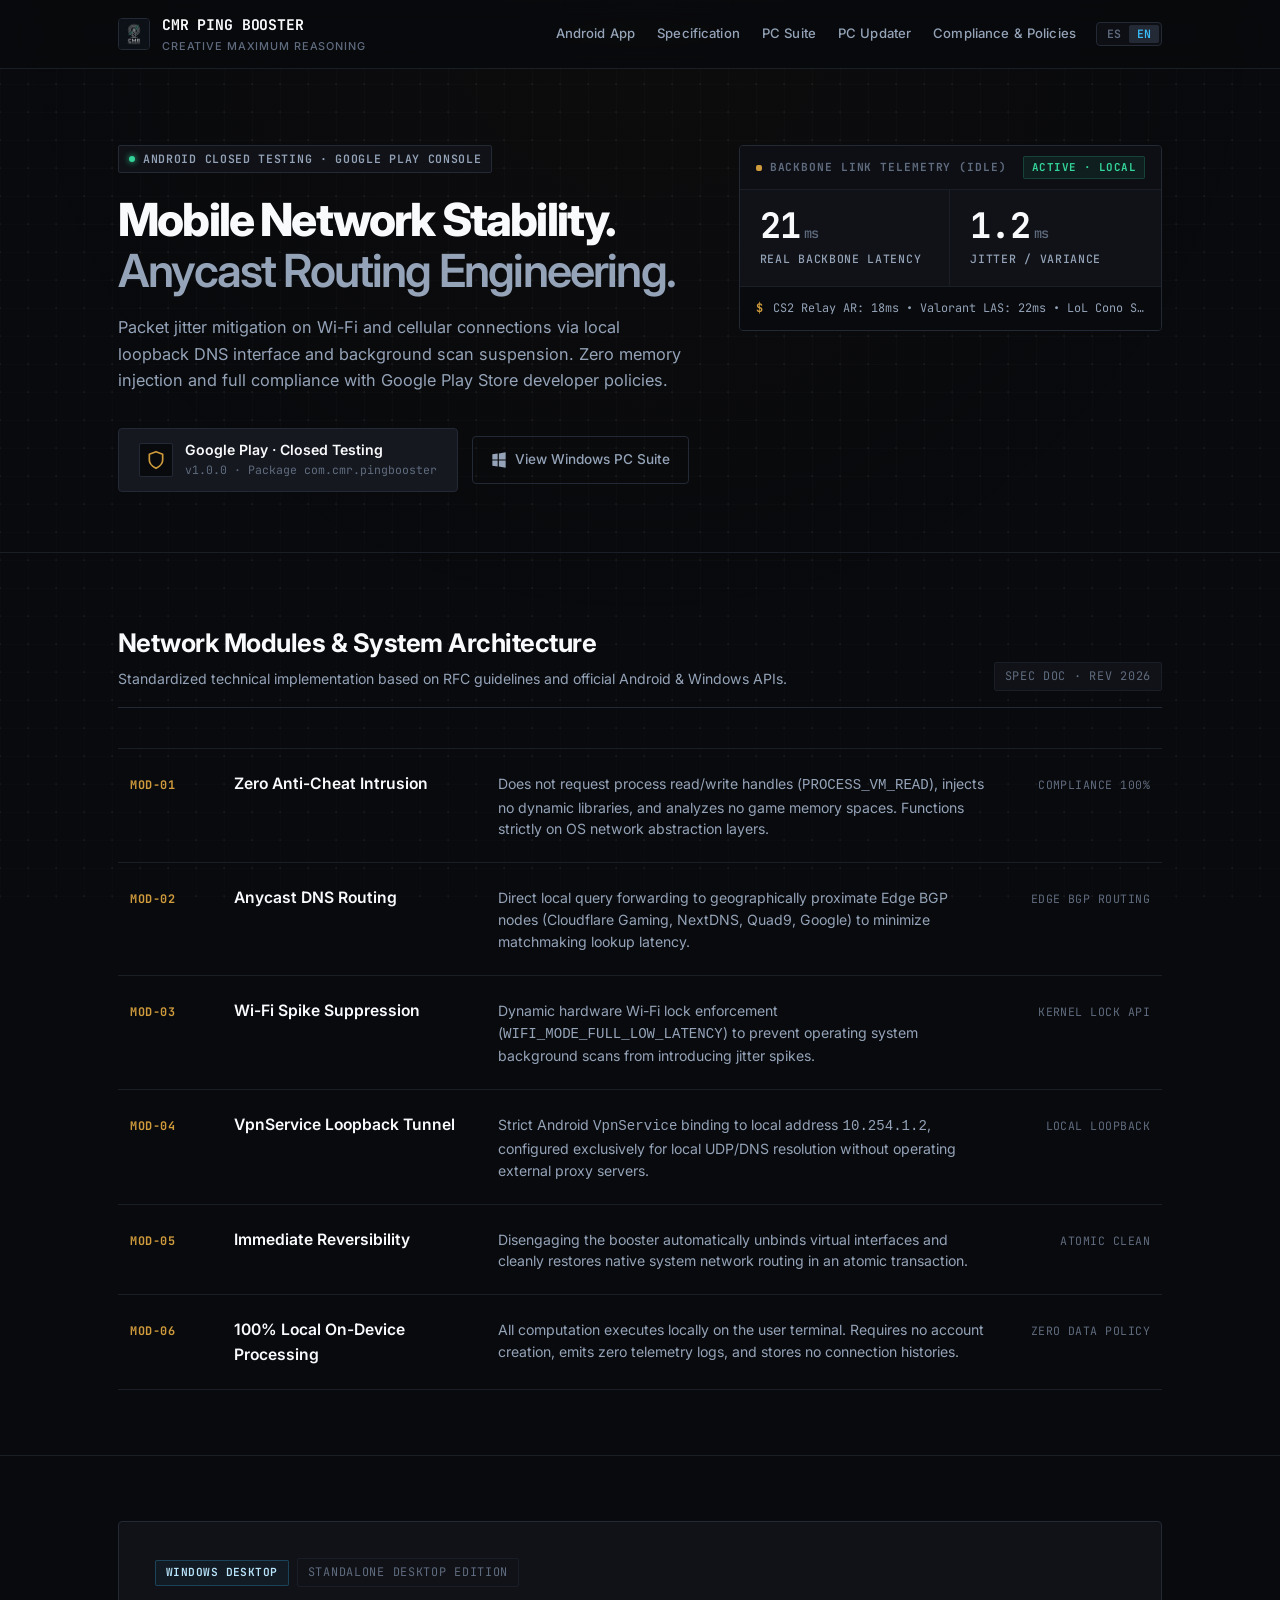
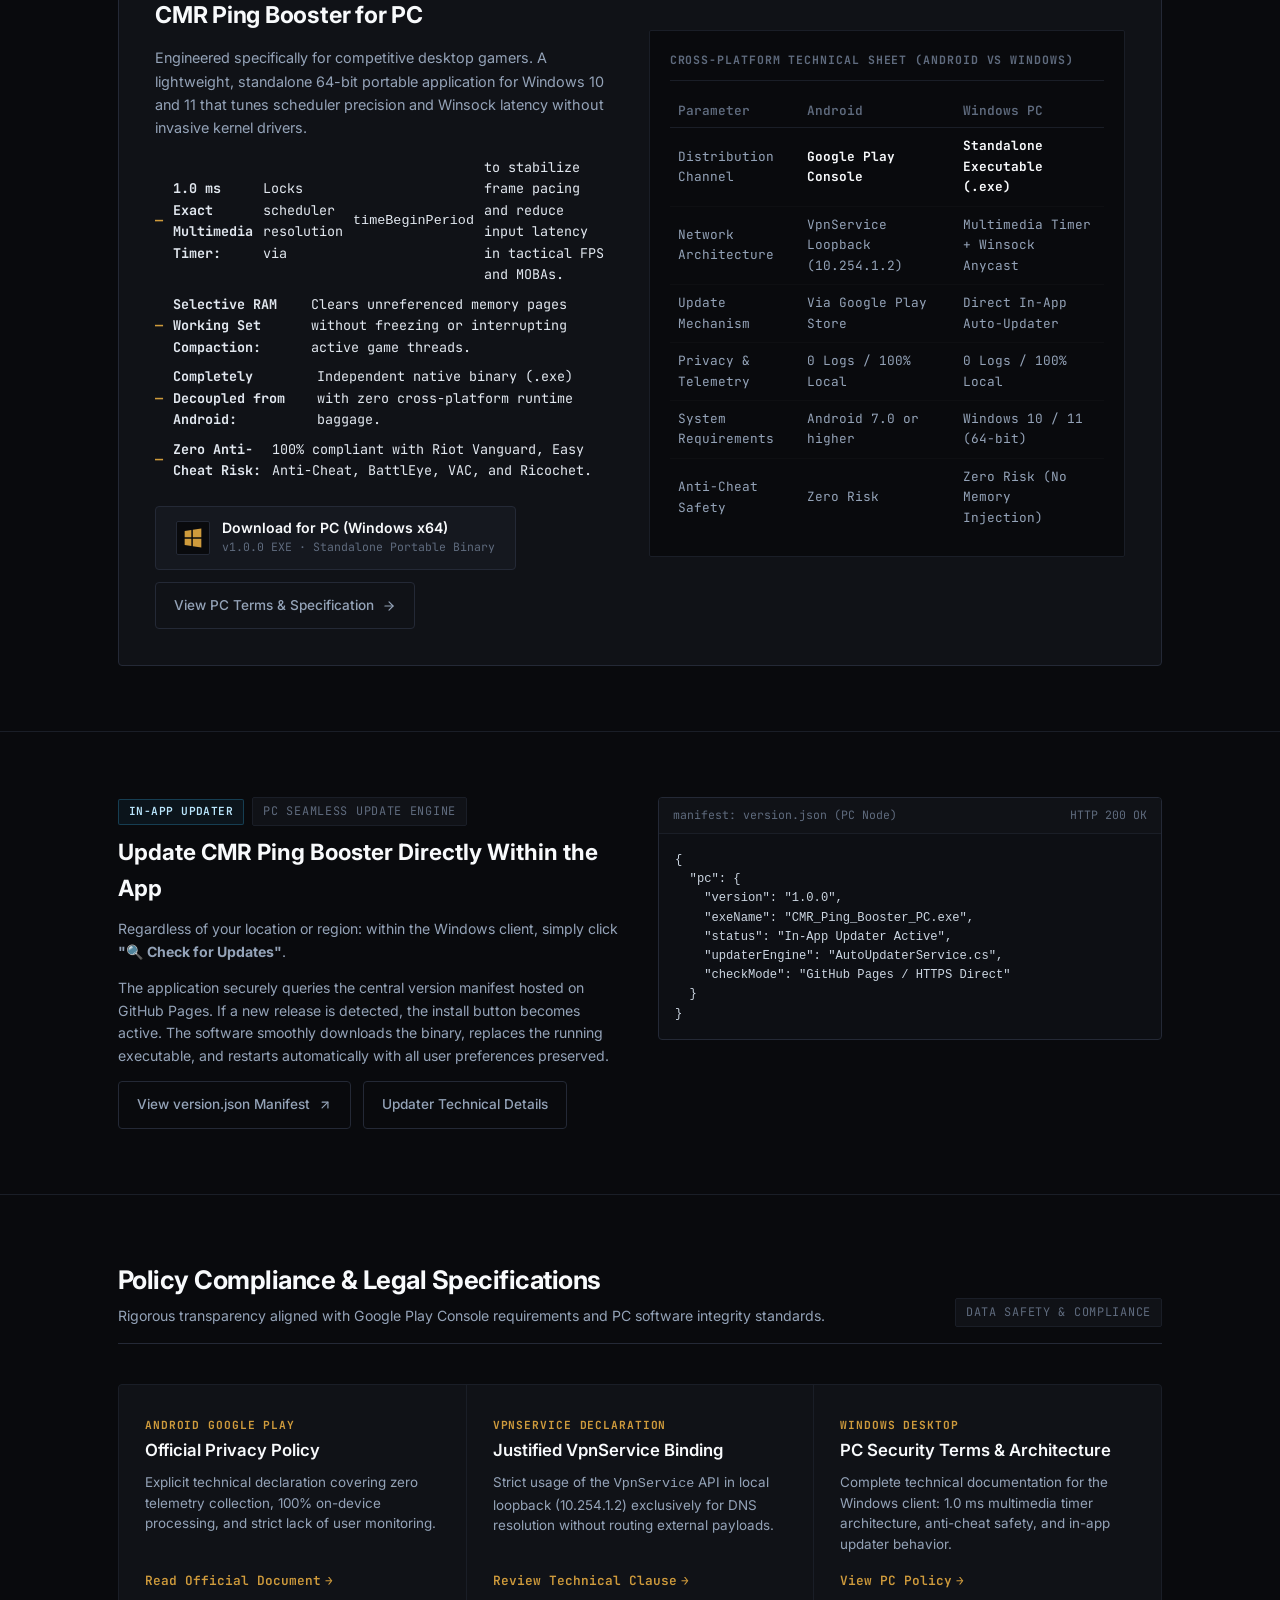
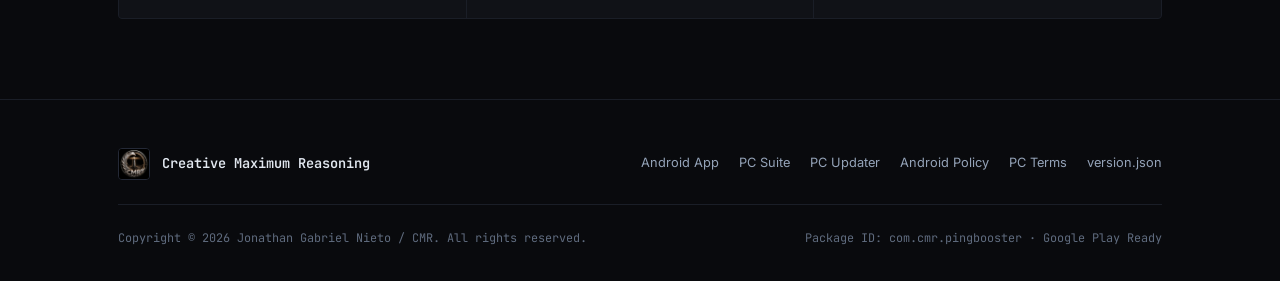
==== en/index.html @ 562e1747 "feat: optimizar landing, agregar soporte bilingue ES/EN, politica PC y actualizador in-app" ====
<!DOCTYPE html>
<html lang="en">
<head>
  <meta charset="UTF-8">
  <meta name="viewport" content="width=device-width, initial-scale=1.0">
  <title>CMR Ping Booster · Gaming Network Stability Suite (Android & PC)</title>
  
  <meta name="description" content="Official website for CMR Ping Booster. Network latency optimization, Anycast DNS routing, and jitter mitigation for mobile gaming and Windows PC. Google Play Store compliant.">
  <meta name="author" content="Jonathan Gabriel Nieto / CMR — Creative Maximum Reasoning">
  <meta name="creator" content="Jonathan Gabriel Nieto">
  <meta name="publisher" content="Creative Maximum Reasoning (CMR)">
  <meta name="copyright" content="Copyright © 2026 Jonathan Gabriel Nieto / CMR — Creative Maximum Reasoning. All rights reserved.">
  <meta name="application-name" content="CMR Ping Booster">
  <meta name="theme-color" content="#090a0d">
  
  <meta property="og:title" content="CMR Ping Booster · Official Gaming Network Suite">
  <meta property="og:description" content="Network and system stability optimization for Android and Windows. Matte technical interface, LATAM Anycast routing, and zero anti-cheat risk.">
  <meta property="og:type" content="website">
  <meta property="og:site_name" content="Creative Maximum Reasoning (CMR)">
  <meta property="og:image" content="../assets/cmr_brand.png">
  <meta property="article:author" content="Jonathan Gabriel Nieto">
  
  <link rel="icon" type="image/x-icon" href="../assets/favicon.ico">
  <link rel="apple-touch-icon" href="../assets/logo.png">
  
  <link rel="preconnect" href="https://fonts.googleapis.com">
  <link rel="preconnect" href="https://fonts.gstatic.com" crossorigin>
  <link href="https://fonts.googleapis.com/css2?family=Inter:wght@400;500;600;700;800&family=JetBrains+Mono:wght@400;500;600;700&display=swap" rel="stylesheet">
  
  <link rel="stylesheet" href="../styles.css">

  <script type="application/ld+json">
  {
    "@context": "https://schema.org",
    "@type": "SoftwareApplication",
    "name": "CMR Ping Booster",
    "operatingSystem": "Android, Windows 10, Windows 11",
    "applicationCategory": "UtilitiesApplication",
    "offers": {
      "@type": "Offer",
      "price": "0.00",
      "priceCurrency": "USD"
    },
    "author": {
      "@type": "Person",
      "name": "Jonathan Gabriel Nieto"
    },
    "publisher": {
      "@type": "Organization",
      "name": "Creative Maximum Reasoning (CMR)",
      "logo": "https://chinomr262.github.io/CMR-Ping-Booster/assets/cmr_brand.png"
    },
    "copyrightHolder": {
      "@type": "Person",
      "name": "Jonathan Gabriel Nieto"
    },
    "copyrightYear": 2026,
    "description": "Cross-platform network optimization, jitter mitigation, and Anycast DNS routing suite for Android and PC developed by Creative Maximum Reasoning."
  }
  </script>
</head>
<body>

  <header class="navbar">
    <div class="container nav-container">
      <a href="./index.html" class="brand">
        <img src="../assets/logo.png" alt="Official CMR Logo" class="brand-logo">
        <div class="brand-text">
          <h1>CMR Ping Booster</h1>
          <span>Creative Maximum Reasoning</span>
        </div>
      </a>
      <div class="nav-wrapper">
        <nav class="nav-links">
          <a href="#app-android" class="nav-link">Android App</a>
          <a href="#architecture" class="nav-link">Specification</a>
          <a href="#pc-suite" class="nav-link">PC Suite</a>
          <a href="#pc-updater" class="nav-link">PC Updater</a>
          <a href="#compliance" class="nav-link">Compliance & Policies</a>
        </nav>
        <div class="nav-actions">
          <div class="lang-switch" aria-label="Language selector">
            <a href="../index.html" class="lang-option">ES</a>
            <a href="./index.html" class="lang-option active">EN</a>
          </div>
        </div>
      </div>
    </div>
  </header>

  <main>
    <!-- HERO SECTION / ANDROID MOBILE -->
    <section class="hero" id="app-android">
      <div class="container">
        <div class="hero-editorial">
          
          <div class="hero-main-column">
            <div class="badge-live">
              <span class="status-indicator"></span>
              <span>Android Closed Testing · Google Play Console</span>
            </div>
            
            <h2 class="hero-title">
              Mobile Network Stability.<br>
              <span class="hero-title-sub">Anycast Routing Engineering.</span>
            </h2>
            
            <p class="hero-subtitle">
              Packet jitter mitigation on Wi-Fi and cellular connections via local loopback DNS interface and background scan suspension. Zero memory injection and full compliance with Google Play Store developer policies.
            </p>

            <div class="cta-group" id="downloads-android">
              <a href="./privacy.html" class="btn-download" id="btn-dl-android">
                <div class="btn-icon-wrapper">
                  <svg width="20" height="20" viewBox="0 0 24 24" fill="none" stroke="currentColor" stroke-width="2" stroke-linecap="round" stroke-linejoin="round">
                    <path d="M12 22s8-4 8-10V5l-8-3-8 3v7c0 6 8 10 8 10z" />
                  </svg>
                </div>
                <div class="btn-content">
                  <span class="btn-title">Google Play · Closed Testing</span>
                  <span class="btn-sub" id="android-version-badge">v1.0.0 · Package com.cmr.pingbooster</span>
                </div>
              </a>

              <a href="#pc-suite" class="btn-secondary-action">
                <svg width="16" height="16" viewBox="0 0 24 24" fill="currentColor">
                  <path d="M2 3.5l8-1.1v8.8H2V3.5zm9.8-1.4L22 0.5v10.7h-10.2V2.1zm-9.8 10.7h8v8.8l-8-1.1v-7.7zm9.8 0H22v10.7l-10.2-1.6V12.8z"/>
                </svg>
                <span>View Windows PC Suite</span>
              </a>
            </div>
          </div>

          <!-- TELEMETRY RACK HUD -->
          <div class="telemetry-rack">
            <div class="rack-header">
              <span class="rack-header-label">Backbone Link Telemetry (Idle)</span>
              <span class="rack-state-pill">ACTIVE · LOCAL</span>
            </div>

            <div class="rack-metrics-grid">
              <div class="rack-metric-cell">
                <div class="rack-metric-value">
                  <span id="live-ping-val">21</span><span class="rack-metric-unit">ms</span>
                </div>
                <div class="rack-metric-caption">Real Backbone Latency</div>
              </div>
              
              <div class="rack-metric-cell">
                <div class="rack-metric-value">
                  <span id="live-jitter-val">1.2</span><span class="rack-metric-unit">ms</span>
                </div>
                <div class="rack-metric-caption">Jitter / Variance</div>
              </div>
            </div>

            <div class="rack-terminal">
              <span class="terminal-prompt">$</span>
              <span class="terminal-stream" id="radar-live-text">CS2 Relay AR: 18ms   •   Valorant LAS: 22ms   •   LoL Cono Sur: 19ms   •   Fortnite BR: 28ms</span>
            </div>
          </div>

        </div>
      </div>
    </section>

    <!-- TECHNICAL SPECIFICATION -->
    <section class="spec-section" id="architecture">
      <div class="container">
        
        <div class="section-editorial-head">
          <div class="head-title-wrap">
            <h2>Network Modules & System Architecture</h2>
            <p>Standardized technical implementation based on RFC guidelines and official Android & Windows APIs.</p>
          </div>
          <span class="head-meta-code">SPEC DOC · REV 2026</span>
        </div>

        <div class="spec-rows-list">
          
          <div class="spec-row">
            <span class="spec-code">MOD-01</span>
            <div class="spec-name">Zero Anti-Cheat Intrusion</div>
            <div class="spec-desc">
              Does not request process read/write handles (<code>PROCESS_VM_READ</code>), injects no dynamic libraries, and analyzes no game memory spaces. Functions strictly on OS network abstraction layers.
            </div>
            <div class="spec-status">Compliance 100%</div>
          </div>

          <div class="spec-row">
            <span class="spec-code">MOD-02</span>
            <div class="spec-name">Anycast DNS Routing</div>
            <div class="spec-desc">
              Direct local query forwarding to geographically proximate Edge BGP nodes (Cloudflare Gaming, NextDNS, Quad9, Google) to minimize matchmaking lookup latency.
            </div>
            <div class="spec-status">Edge BGP Routing</div>
          </div>

          <div class="spec-row">
            <span class="spec-code">MOD-03</span>
            <div class="spec-name">Wi-Fi Spike Suppression</div>
            <div class="spec-desc">
              Dynamic hardware Wi-Fi lock enforcement (<code>WIFI_MODE_FULL_LOW_LATENCY</code>) to prevent operating system background scans from introducing jitter spikes.
            </div>
            <div class="spec-status">Kernel Lock API</div>
          </div>

          <div class="spec-row">
            <span class="spec-code">MOD-04</span>
            <div class="spec-name">VpnService Loopback Tunnel</div>
            <div class="spec-desc">
              Strict Android <code>VpnService</code> binding to local address <code>10.254.1.2</code>, configured exclusively for local UDP/DNS resolution without operating external proxy servers.
            </div>
            <div class="spec-status">Local Loopback</div>
          </div>

          <div class="spec-row">
            <span class="spec-code">MOD-05</span>
            <div class="spec-name">Immediate Reversibility</div>
            <div class="spec-desc">
              Disengaging the booster automatically unbinds virtual interfaces and cleanly restores native system network routing in an atomic transaction.
            </div>
            <div class="spec-status">Atomic Clean</div>
          </div>

          <div class="spec-row">
            <span class="spec-code">MOD-06</span>
            <div class="spec-name">100% Local On-Device Processing</div>
            <div class="spec-desc">
              All computation executes locally on the user terminal. Requires no account creation, emits zero telemetry logs, and stores no connection histories.
            </div>
            <div class="spec-status">Zero Data Policy</div>
          </div>

        </div>

      </div>
    </section>

    <!-- DEDICATED PC SUITE (WINDOWS) -->
    <section class="desktop-suite-section" id="pc-suite">
      <div class="container">
        
        <div class="desktop-console-layout">
          <div class="desktop-info-col">
            <div style="display: flex; align-items: center; gap: 8px; margin-bottom: 6px;">
              <span class="badge-pill-status pc">WINDOWS DESKTOP</span>
              <span class="head-meta-code">STANDALONE DESKTOP EDITION</span>
            </div>
            <h3>CMR Ping Booster for PC</h3>
            <p>
              Engineered specifically for competitive desktop gamers. A lightweight, standalone 64-bit portable application for Windows 10 and 11 that tunes scheduler precision and Winsock latency without invasive kernel drivers.
            </p>
            
            <ul class="desktop-features-check">
              <li><strong>1.0 ms Exact Multimedia Timer:</strong> Locks scheduler resolution via <code>timeBeginPeriod</code> to stabilize frame pacing and reduce input latency in tactical FPS and MOBAs.</li>
              <li><strong>Selective RAM Working Set Compaction:</strong> Clears unreferenced memory pages without freezing or interrupting active game threads.</li>
              <li><strong>Completely Decoupled from Android:</strong> Independent native binary (.exe) with zero cross-platform runtime baggage.</li>
              <li><strong>Zero Anti-Cheat Risk:</strong> 100% compliant with Riot Vanguard, Easy Anti-Cheat, BattlEye, VAC, and Ricochet.</li>
            </ul>

            <div style="display: flex; flex-wrap: wrap; gap: 12px; margin-top: 20px;">
              <a href="../CMR_Ping_Booster_PC.exe" download class="btn-download" id="btn-dl-pc">
                <div class="btn-icon-wrapper">
                  <svg width="20" height="20" viewBox="0 0 24 24" fill="currentColor">
                    <path d="M2 3.5l8-1.1v8.8H2V3.5zm9.8-1.4L22 0.5v10.7h-10.2V2.1zm-9.8 10.7h8v8.8l-8-1.1v-7.7zm9.8 0H22v10.7l-10.2-1.6V12.8z"/>
                  </svg>
                </div>
                <div class="btn-content">
                  <span class="btn-title">Download for PC (Windows x64)</span>
                  <span class="btn-sub" id="pc-version-badge">v1.0.0 EXE · Standalone Portable Binary</span>
                </div>
              </a>

              <a href="./pc-privacy.html" class="btn-secondary-action">
                <span>View PC Terms & Specification</span>
                <svg width="14" height="14" viewBox="0 0 24 24" fill="none" stroke="currentColor" stroke-width="2" stroke-linecap="round" stroke-linejoin="round">
                  <line x1="5" y1="12" x2="19" y2="12"></line>
                  <polyline points="12 5 19 12 12 19"></polyline>
                </svg>
              </a>
            </div>
          </div>

          <div class="arch-compare-box">
            <div class="arch-compare-title">Cross-Platform Technical Sheet (Android vs Windows)</div>
            <table class="arch-table">
              <thead>
                <tr>
                  <th>Parameter</th>
                  <th>Android</th>
                  <th>Windows PC</th>
                </tr>
              </thead>
              <tbody>
                <tr>
                  <td>Distribution Channel</td>
                  <td><strong>Google Play Console</strong></td>
                  <td><strong>Standalone Executable (.exe)</strong></td>
                </tr>
                <tr>
                  <td>Network Architecture</td>
                  <td>VpnService Loopback (10.254.1.2)</td>
                  <td>Multimedia Timer + Winsock Anycast</td>
                </tr>
                <tr>
                  <td>Update Mechanism</td>
                  <td>Via Google Play Store</td>
                  <td>Direct In-App Auto-Updater</td>
                </tr>
                <tr>
                  <td>Privacy & Telemetry</td>
                  <td>0 Logs / 100% Local</td>
                  <td>0 Logs / 100% Local</td>
                </tr>
                <tr>
                  <td>System Requirements</td>
                  <td>Android 7.0 or higher</td>
                  <td>Windows 10 / 11 (64-bit)</td>
                </tr>
                <tr>
                  <td>Anti-Cheat Safety</td>
                  <td>Zero Risk</td>
                  <td>Zero Risk (No Memory Injection)</td>
                </tr>
              </tbody>
            </table>
          </div>
        </div>

      </div>
    </section>

    <!-- PC IN-APP AUTO-UPDATER SECTION -->
    <section class="updater-section" id="pc-updater">
      <div class="container">
        <div class="updater-layout">
          
          <div class="updater-details">
            <div style="display: flex; align-items: center; gap: 8px; margin-bottom: 6px;">
              <span class="badge-pill-status pc">IN-APP UPDATER</span>
              <span class="head-meta-code">PC SEAMLESS UPDATE ENGINE</span>
            </div>
            <h3>Update CMR Ping Booster Directly Within the App</h3>
            <p>
              Regardless of your location or region: within the Windows client, simply click <strong>"🔍 Check for Updates"</strong>.
            </p>
            <p>
              The application securely queries the central version manifest hosted on GitHub Pages. If a new release is detected, the install button becomes active. The software smoothly downloads the binary, replaces the running executable, and restarts automatically with all user preferences preserved.
            </p>
            <div style="margin-top: 14px; display: flex; gap: 12px; align-items: center;">
              <a href="../version.json" target="_blank" class="btn-secondary-action">
                <span>View version.json Manifest</span>
                <svg width="14" height="14" viewBox="0 0 24 24" fill="none" stroke="currentColor" stroke-width="2" stroke-linecap="round" stroke-linejoin="round">
                  <line x1="7" y1="17" x2="17" y2="7"></line>
                  <polyline points="7 7 17 7 17 17"></polyline>
                </svg>
              </a>
              <a href="./pc-privacy.html#in-app-updater" class="btn-secondary-action">
                <span>Updater Technical Details</span>
              </a>
            </div>
          </div>

          <div class="json-console">
            <div class="json-console-header">
              <span>manifest: version.json (PC Node)</span>
              <span>HTTP 200 OK</span>
            </div>
            <pre><code>{
  "pc": {
    "version": "1.0.0",
    "exeName": "CMR_Ping_Booster_PC.exe",
    "status": "In-App Updater Active",
    "updaterEngine": "AutoUpdaterService.cs",
    "checkMode": "GitHub Pages / HTTPS Direct"
  }
}</code></pre>
          </div>

        </div>
      </div>
    </section>

    <!-- COMPLIANCE & LEGAL AUDIT -->
    <section class="legal-audit-section" id="compliance">
      <div class="container">
        
        <div class="section-editorial-head">
          <div class="head-title-wrap">
            <h2>Policy Compliance & Legal Specifications</h2>
            <p>Rigorous transparency aligned with Google Play Console requirements and PC software integrity standards.</p>
          </div>
          <span class="head-meta-code">DATA SAFETY & COMPLIANCE</span>
        </div>

        <div class="audit-grid">
          
          <div class="audit-cell">
            <div>
              <span class="audit-cell-tag">ANDROID GOOGLE PLAY</span>
              <h3>Official Privacy Policy</h3>
              <p>
                Explicit technical declaration covering zero telemetry collection, 100% on-device processing, and strict lack of user monitoring.
              </p>
            </div>
            <a href="./privacy.html" class="audit-cell-link">
              <span>Read Official Document</span>
              <span>→</span>
            </a>
          </div>

          <div class="audit-cell">
            <div>
              <span class="audit-cell-tag">VPNSERVICE DECLARATION</span>
              <h3>Justified VpnService Binding</h3>
              <p>
                Strict usage of the <code>VpnService</code> API in local loopback (10.254.1.2) exclusively for DNS resolution without routing external payloads.
              </p>
            </div>
            <a href="./privacy.html#vpnservice" class="audit-cell-link">
              <span>Review Technical Clause</span>
              <span>→</span>
            </a>
          </div>

          <div class="audit-cell">
            <div>
              <span class="audit-cell-tag">WINDOWS DESKTOP</span>
              <h3>PC Security Terms & Architecture</h3>
              <p>
                Complete technical documentation for the Windows client: 1.0 ms multimedia timer architecture, anti-cheat safety, and in-app updater behavior.
              </p>
            </div>
            <a href="./pc-privacy.html" class="audit-cell-link">
              <span>View PC Policy</span>
              <span>→</span>
            </a>
          </div>

        </div>

      </div>
    </section>
  </main>

  <footer class="footer">
    <div class="container">
      <div class="footer-top-row">
        <div class="footer-identity">
          <img src="../assets/cmr_brand.png?v=2026" alt="Official CMR Logo" class="footer-logo-img">
          <span class="footer-brand-name">Creative Maximum Reasoning</span>
        </div>
        
        <div class="footer-links-row">
          <a href="./index.html#app-android" class="footer-link">Android App</a>
          <a href="./index.html#pc-suite" class="footer-link">PC Suite</a>
          <a href="./index.html#pc-updater" class="footer-link">PC Updater</a>
          <a href="./privacy.html" class="footer-link">Android Policy</a>
          <a href="./pc-privacy.html" class="footer-link">PC Terms</a>
          <a href="../version.json" class="footer-link">version.json</a>
        </div>
      </div>

      <div class="footer-bottom-row">
        <span>Copyright © 2026 Jonathan Gabriel Nieto / CMR. All rights reserved.</span>
        <span>Package ID: com.cmr.pingbooster · Google Play Ready</span>
      </div>
    </div>
  </footer>

  <script src="../app.js"></script>
</body>
</html>
---- styles.css ----
/* ==========================================================================
   CMR PING BOOSTER — SISTEMA DE DISEÑO MATE INDUSTRIAL & EDITORIAL TÉCNICO
   Diseñado con criterio de ingeniería real: sin tarjetas de IA repetitivas,
   sin gradientes neón genéricos, con fondo sólido texturizado y alta legibilidad.
   ========================================================================== */

:root {
  /* Fondo Sólido Grafito & Carbón Mate */
  --bg-canvas: #090a0d;
  --bg-panel: #101217;
  --bg-panel-elevated: #15181f;
  --bg-panel-subtle: #0d0f14;
  --bg-input: #08090c;

  /* Bordes de Corte Técnico y Separadores Milimétricos */
  --border-dim: #1a1e27;
  --border-subtle: #242936;
  --border-mid: #323a4b;
  --border-strong: #454f64;

  /* Acentos Mate Calibrados (Bronce Industrial, Verde Telemetría, Titanio) */
  --accent-gold: #cf9b3c;
  --accent-gold-subtle: rgba(207, 155, 60, 0.08);
  --accent-gold-border: rgba(207, 155, 60, 0.25);
  --accent-green: #34d399;
  --accent-green-subtle: rgba(52, 211, 153, 0.08);
  --accent-cyan: #38bdf8;
  --accent-cyan-subtle: rgba(56, 189, 248, 0.08);

  /* Tipografía y Escala de Contraste Mate */
  --text-pure: #f8fafc;
  --text-primary: #e2e8f0;
  --text-secondary: #94a3b8;
  --text-muted: #5f6b7e;
  --text-code: #cbd5e1;

  --font-main: 'Inter', -apple-system, BlinkMacSystemFont, 'Segoe UI', Roboto, sans-serif;
  --font-mono: 'JetBrains Mono', 'Consolas', monospace;

  --radius-xs: 2px;
  --radius-sm: 4px;
  --radius-md: 6px;
  --radius-lg: 8px;

  --ease-fast: 0.15s cubic-bezier(0.2, 0, 0, 1);
  --ease-smooth: 0.25s cubic-bezier(0.16, 1, 0.3, 1);
}

*, *::before, *::after {
  box-sizing: border-box;
  margin: 0;
  padding: 0;
}

html {
  scroll-behavior: smooth;
  color-scheme: dark;
}

body {
  background-color: var(--bg-canvas);
  color: var(--text-primary);
  font-family: var(--font-main);
  line-height: 1.6;
  -webkit-font-smoothing: antialiased;
  -moz-osx-font-smoothing: grayscale;
  overflow-x: hidden;
  position: relative;
  min-height: 100vh;
}

/* ================= TEXTURA DE FONDO SÓLIDO TÉCNICO =================
   Trama de micromalla táctil mate (puntos y retícula de ingeniería de 28px)
   que aporta profundidad física tangible sin gradientes brillantes de IA. */
body::before {
  content: "";
  position: fixed;
  top: 0;
  left: 0;
  width: 100vw;
  height: 100vh;
  background-image: 
    radial-gradient(circle at 50% 0%, rgba(207, 155, 60, 0.025) 0%, transparent 60%),
    linear-gradient(to right, rgba(255, 255, 255, 0.012) 1px, transparent 1px),
    linear-gradient(to bottom, rgba(255, 255, 255, 0.012) 1px, transparent 1px),
    radial-gradient(rgba(255, 255, 255, 0.04) 1px, transparent 1px);
  background-size: 100% 100%, 28px 28px, 28px 28px, 28px 28px;
  background-position: center top, 0 0, 0 0, 14px 14px;
  pointer-events: none;
  z-index: -1;
}

/* Contenedor central con guías de alineación */
.container {
  width: 100%;
  max-width: 1100px;
  margin: 0 auto;
  padding: 0 28px;
}

/* ================= HEADER / NAVBAR TÉCNICO ================= */
.navbar {
  position: sticky;
  top: 0;
  z-index: 100;
  background: rgba(9, 10, 13, 0.92);
  backdrop-filter: blur(12px);
  -webkit-backdrop-filter: blur(12px);
  border-bottom: 1px solid var(--border-dim);
  padding: 13px 0;
}

.nav-container {
  display: flex;
  align-items: center;
  justify-content: space-between;
  gap: 16px;
}

.nav-wrapper {
  display: flex;
  align-items: center;
  gap: 20px;
}

.brand {
  display: flex;
  align-items: center;
  gap: 12px;
  text-decoration: none;
  color: inherit;
}

.brand-logo {
  width: 32px;
  height: 32px;
  border-radius: var(--radius-sm);
  border: 1px solid var(--border-subtle);
  display: block;
}

.brand-text h1 {
  font-size: 0.92rem;
  font-weight: 700;
  letter-spacing: -0.01em;
  color: var(--text-pure);
  text-transform: uppercase;
  font-family: var(--font-mono);
}

.brand-text span {
  font-size: 0.68rem;
  color: var(--text-muted);
  text-transform: uppercase;
  letter-spacing: 0.08em;
  font-weight: 500;
  display: block;
  margin-top: 1px;
}

.nav-links {
  display: flex;
  align-items: center;
  gap: 22px;
}

.nav-link {
  color: var(--text-secondary);
  text-decoration: none;
  font-size: 0.82rem;
  font-weight: 500;
  letter-spacing: 0.01em;
  transition: color var(--ease-fast);
}

.nav-link:hover {
  color: var(--text-pure);
}

.btn-nav {
  padding: 6px 14px;
  background: var(--bg-panel-elevated);
  border: 1px solid var(--border-subtle);
  color: var(--text-primary);
  font-size: 0.80rem;
  font-weight: 600;
  border-radius: var(--radius-xs);
  text-decoration: none;
  transition: all var(--ease-fast);
  font-family: var(--font-mono);
  letter-spacing: 0.02em;
}

.btn-nav:hover {
  background: var(--border-dim);
  border-color: var(--border-mid);
  color: var(--text-pure);
}

/* Selector de Idioma (ES / EN) */
.nav-actions {
  display: flex;
  align-items: center;
  gap: 12px;
}

.lang-switch {
  display: inline-flex;
  align-items: center;
  background: var(--bg-panel-subtle);
  border: 1px solid var(--border-subtle);
  border-radius: var(--radius-sm);
  padding: 2px;
  font-family: var(--font-mono);
  font-size: 0.72rem;
  font-weight: 600;
}

.lang-option {
  padding: 3px 8px;
  color: var(--text-muted);
  text-decoration: none;
  border-radius: 2px;
  transition: all var(--ease-fast);
  line-height: 1;
}

.lang-option:hover {
  color: var(--text-primary);
}

.lang-option.active {
  background: var(--border-subtle);
  color: var(--accent-cyan);
}

.badge-pill-status {
  display: inline-flex;
  align-items: center;
  gap: 6px;
  padding: 3px 10px;
  font-family: var(--font-mono);
  font-size: 0.70rem;
  font-weight: 600;
  letter-spacing: 0.04em;
  border-radius: var(--radius-xs);
  border: 1px solid var(--border-subtle);
  background: var(--bg-panel-subtle);
  color: var(--text-secondary);
}

.badge-pill-status.android {
  border-color: rgba(52, 211, 153, 0.25);
  color: #a7f3d0;
  background: rgba(16, 185, 129, 0.06);
}

.badge-pill-status.pc {
  border-color: rgba(56, 189, 248, 0.25);
  color: #bae6fd;
  background: rgba(56, 189, 248, 0.06);
}

/* ================= HERO POSTER & PRESENTACIÓN ================= */
.hero {
  padding: 76px 0 60px;
  position: relative;
  border-bottom: 1px solid var(--border-dim);
}

.hero-editorial {
  display: grid;
  grid-template-columns: 1.15fr 0.85fr;
  gap: 48px;
  align-items: start;
}

.hero-main-column {
  display: flex;
  flex-direction: column;
}

.badge-live {
  display: inline-flex;
  align-items: center;
  gap: 8px;
  align-self: flex-start;
  background: var(--bg-panel);
  border: 1px solid var(--border-subtle);
  padding: 4px 10px;
  border-radius: var(--radius-xs);
  font-size: 0.72rem;
  font-weight: 600;
  color: var(--text-secondary);
  text-transform: uppercase;
  letter-spacing: 0.06em;
  font-family: var(--font-mono);
  margin-bottom: 22px;
}

.status-indicator {
  width: 6px;
  height: 6px;
  background: var(--accent-green);
  border-radius: 50%;
  box-shadow: 0 0 6px var(--accent-green);
}

.hero-title {
  font-size: 2.85rem;
  font-weight: 800;
  letter-spacing: -0.04em;
  line-height: 1.1;
  margin-bottom: 18px;
  color: var(--text-pure);
}

.hero-title-sub {
  color: var(--text-secondary);
  font-weight: 600;
}

.hero-subtitle {
  font-size: 1.02rem;
  color: var(--text-secondary);
  line-height: 1.65;
  margin-bottom: 34px;
  max-width: 580px;
}

/* ================= BOTONES MECANIZADOS SÓLIDOS ================= */
.cta-group {
  display: flex;
  gap: 14px;
  flex-wrap: wrap;
  align-items: center;
}

.btn-download {
  display: inline-flex;
  align-items: center;
  gap: 12px;
  padding: 12px 20px;
  background: var(--bg-panel-elevated);
  border: 1px solid var(--border-subtle);
  border-radius: var(--radius-sm);
  text-decoration: none;
  color: var(--text-pure);
  transition: all var(--ease-fast);
  text-align: left;
}

.btn-download:hover {
  background: var(--border-subtle);
  border-color: var(--border-mid);
  transform: translateY(-1px);
}

.btn-download:active {
  transform: translateY(0);
}

.btn-icon-wrapper {
  width: 34px;
  height: 34px;
  background: var(--bg-canvas);
  border: 1px solid var(--border-subtle);
  border-radius: var(--radius-xs);
  display: flex;
  align-items: center;
  justify-content: center;
  color: var(--accent-gold);
  flex-shrink: 0;
}

.btn-content {
  display: flex;
  flex-direction: column;
}

.btn-title {
  font-size: 0.88rem;
  font-weight: 600;
  color: var(--text-pure);
  line-height: 1.25;
}

.btn-sub {
  font-size: 0.72rem;
  color: var(--text-muted);
  font-family: var(--font-mono);
  margin-top: 2px;
}

/* Botón secundario sobrio */
.btn-secondary-action {
  display: inline-flex;
  align-items: center;
  gap: 8px;
  padding: 12px 18px;
  background: transparent;
  border: 1px solid var(--border-subtle);
  border-radius: var(--radius-sm);
  color: var(--text-secondary);
  font-size: 0.85rem;
  font-weight: 500;
  text-decoration: none;
  transition: all var(--ease-fast);
}

.btn-secondary-action:hover {
  color: var(--text-pure);
  border-color: var(--border-mid);
  background: var(--bg-panel);
}

/* ================= RACK DE INSTRUMENTACIÓN & TELEMETRÍA =================
   Diseño de ingeniería sobrio (tipo consola de rack de red) */
.telemetry-rack {
  background: var(--bg-panel);
  border: 1px solid var(--border-subtle);
  border-radius: var(--radius-sm);
  overflow: hidden;
}

.rack-header {
  display: flex;
  justify-content: space-between;
  align-items: center;
  padding: 10px 16px;
  background: var(--bg-panel-subtle);
  border-bottom: 1px solid var(--border-dim);
}

.rack-header-label {
  font-size: 0.70rem;
  font-weight: 700;
  text-transform: uppercase;
  letter-spacing: 0.08em;
  color: var(--text-muted);
  font-family: var(--font-mono);
  display: flex;
  align-items: center;
  gap: 8px;
}

.rack-header-label::before {
  content: "";
  display: inline-block;
  width: 6px;
  height: 6px;
  background: var(--accent-gold);
  border-radius: var(--radius-xs);
}

.rack-state-pill {
  font-size: 0.68rem;
  font-weight: 700;
  font-family: var(--font-mono);
  color: var(--accent-green);
  background: var(--accent-green-subtle);
  padding: 2px 8px;
  border: 1px solid rgba(52, 211, 153, 0.2);
  border-radius: var(--radius-xs);
  letter-spacing: 0.04em;
}

.rack-metrics-grid {
  display: grid;
  grid-template-columns: 1fr 1fr;
  border-bottom: 1px solid var(--border-dim);
}

.rack-metric-cell {
  padding: 18px 20px;
  border-right: 1px solid var(--border-dim);
}

.rack-metric-cell:last-child {
  border-right: none;
}

.rack-metric-value {
  font-family: var(--font-mono);
  font-size: 2.2rem;
  font-weight: 700;
  line-height: 1;
  color: var(--text-pure);
  letter-spacing: -0.03em;
  display: flex;
  align-items: baseline;
  gap: 4px;
}

.rack-metric-unit {
  font-size: 0.85rem;
  font-weight: 500;
  color: var(--text-muted);
}

.rack-metric-caption {
  font-size: 0.72rem;
  color: var(--text-secondary);
  font-weight: 500;
  text-transform: uppercase;
  letter-spacing: 0.06em;
  margin-top: 6px;
  font-family: var(--font-mono);
}

/* Terminal de servidores en vivo */
.rack-terminal {
  padding: 12px 16px;
  background: var(--bg-canvas);
  font-family: var(--font-mono);
  font-size: 0.74rem;
  color: var(--text-secondary);
  display: flex;
  align-items: center;
  gap: 10px;
  overflow: hidden;
}

.terminal-prompt {
  color: var(--accent-gold);
  font-weight: 700;
  flex-shrink: 0;
}

.terminal-stream {
  overflow: hidden;
  white-space: nowrap;
  text-overflow: ellipsis;
  color: var(--text-secondary);
}

/* ================= ESPECIFICACIÓN DE INGENIERÍA (CARDLESS SPEC SHEET) =================
   En lugar de tarjetas de IA repetidas, usamos una división de especificación técnica
   limpia con numeración de arquitectura, metadatos y rigor analítico. */
.spec-section {
  padding: 70px 0 65px;
  border-bottom: 1px solid var(--border-dim);
}

.section-editorial-head {
  display: flex;
  justify-content: space-between;
  align-items: flex-end;
  margin-bottom: 40px;
  padding-bottom: 16px;
  border-bottom: 1px solid var(--border-subtle);
  flex-wrap: wrap;
  gap: 16px;
}

.head-title-wrap h2 {
  font-size: 1.6rem;
  font-weight: 700;
  letter-spacing: -0.02em;
  color: var(--text-pure);
}

.head-title-wrap p {
  color: var(--text-secondary);
  font-size: 0.88rem;
  margin-top: 4px;
}

.head-meta-code {
  font-family: var(--font-mono);
  font-size: 0.74rem;
  color: var(--text-muted);
  text-transform: uppercase;
  letter-spacing: 0.06em;
  background: var(--bg-panel);
  border: 1px solid var(--border-dim);
  padding: 4px 10px;
  border-radius: var(--radius-xs);
}

/* Lista dividida de especificaciones técnicas (Anti-Cards) */
.spec-rows-list {
  display: flex;
  flex-direction: column;
}

.spec-row {
  display: grid;
  grid-template-columns: 80px 240px 1fr 140px;
  gap: 24px;
  padding: 22px 12px;
  border-bottom: 1px solid var(--border-dim);
  align-items: baseline;
  transition: background-color var(--ease-fast);
}

.spec-row:first-child {
  border-top: 1px solid var(--border-dim);
}

.spec-row:hover {
  background: rgba(255, 255, 255, 0.015);
}

.spec-code {
  font-family: var(--font-mono);
  font-size: 0.74rem;
  font-weight: 700;
  color: var(--accent-gold);
  letter-spacing: 0.05em;
}

.spec-name {
  font-size: 0.98rem;
  font-weight: 600;
  color: var(--text-pure);
}

.spec-desc {
  font-size: 0.88rem;
  color: var(--text-secondary);
  line-height: 1.55;
}

.spec-status {
  font-family: var(--font-mono);
  font-size: 0.72rem;
  color: var(--text-muted);
  text-align: right;
  text-transform: uppercase;
  letter-spacing: 0.04em;
}

/* ================= SECCIÓN PC / COMPLEMENTO DE ESCRITORIO ================= */
.desktop-suite-section {
  padding: 65px 0;
  border-bottom: 1px solid var(--border-dim);
}

.desktop-console-layout {
  display: grid;
  grid-template-columns: 1fr 1.05fr;
  gap: 40px;
  align-items: center;
  background: var(--bg-panel);
  border: 1px solid var(--border-subtle);
  border-radius: var(--radius-sm);
  padding: 36px;
}

.desktop-info-col h3 {
  font-size: 1.45rem;
  font-weight: 700;
  color: var(--text-pure);
  margin-top: 10px;
  margin-bottom: 12px;
  letter-spacing: -0.01em;
}

.desktop-info-col p {
  font-size: 0.90rem;
  color: var(--text-secondary);
  line-height: 1.6;
  margin-bottom: 14px;
}

.desktop-features-check {
  list-style: none;
  display: flex;
  flex-direction: column;
  gap: 8px;
  margin: 18px 0 24px;
}

.desktop-features-check li {
  display: flex;
  align-items: center;
  gap: 10px;
  font-size: 0.84rem;
  color: var(--text-primary);
  font-family: var(--font-mono);
}

.desktop-features-check li::before {
  content: "—";
  color: var(--accent-gold);
  font-weight: 700;
}

/* Bloque comparativo de arquitectura */
.arch-compare-box {
  background: var(--bg-canvas);
  border: 1px solid var(--border-dim);
  border-radius: var(--radius-xs);
  padding: 20px;
}

.arch-compare-title {
  font-family: var(--font-mono);
  font-size: 0.72rem;
  font-weight: 700;
  text-transform: uppercase;
  color: var(--text-muted);
  letter-spacing: 0.08em;
  padding-bottom: 10px;
  border-bottom: 1px solid var(--border-dim);
  margin-bottom: 14px;
}

.arch-table {
  width: 100%;
  border-collapse: collapse;
  font-size: 0.80rem;
  font-family: var(--font-mono);
}

.arch-table th {
  text-align: left;
  padding: 6px 8px;
  color: var(--text-muted);
  font-weight: 600;
  border-bottom: 1px solid var(--border-dim);
}

.arch-table td {
  padding: 8px 8px;
  color: var(--text-secondary);
  border-bottom: 1px solid rgba(255, 255, 255, 0.02);
}

.arch-table tr:last-child td {
  border-bottom: none;
}

.arch-table td strong {
  color: var(--text-pure);
}

/* ================= SECCIÓN DE ACTUALIZADOR & VERSION.JSON ================= */
.updater-section {
  padding: 65px 0;
  border-bottom: 1px solid var(--border-dim);
}

.updater-layout {
  display: grid;
  grid-template-columns: 1fr 1fr;
  gap: 36px;
  align-items: start;
}

.updater-details h3 {
  font-size: 1.4rem;
  font-weight: 700;
  color: var(--text-pure);
  margin-top: 8px;
  margin-bottom: 12px;
}

.updater-details p {
  font-size: 0.88rem;
  color: var(--text-secondary);
  line-height: 1.6;
  margin-bottom: 14px;
}

.json-console {
  background: var(--bg-panel-subtle);
  border: 1px solid var(--border-subtle);
  border-radius: var(--radius-sm);
  overflow: hidden;
}

.json-console-header {
  display: flex;
  justify-content: space-between;
  align-items: center;
  padding: 8px 14px;
  background: var(--bg-panel);
  border-bottom: 1px solid var(--border-dim);
  font-family: var(--font-mono);
  font-size: 0.72rem;
  color: var(--text-muted);
}

.json-console pre {
  padding: 16px;
  font-family: var(--font-mono);
  font-size: 0.76rem;
  color: var(--text-code);
  line-height: 1.5;
  overflow-x: auto;
}

/* ================= CUMPLIMIENTO LEGAL & AUDITORÍA GOOGLE PLAY ================= */
.legal-audit-section {
  padding: 65px 0 80px;
}

.audit-grid {
  display: grid;
  grid-template-columns: repeat(3, 1fr);
  gap: 1px;
  background: var(--border-dim);
  border: 1px solid var(--border-dim);
  border-radius: var(--radius-sm);
  overflow: hidden;
}

.audit-cell {
  background: var(--bg-panel);
  padding: 26px;
  display: flex;
  flex-direction: column;
  justify-content: space-between;
}

.audit-cell-tag {
  font-family: var(--font-mono);
  font-size: 0.70rem;
  font-weight: 700;
  color: var(--accent-gold);
  text-transform: uppercase;
  letter-spacing: 0.08em;
  margin-bottom: 8px;
}

.audit-cell h3 {
  font-size: 1.05rem;
  font-weight: 600;
  color: var(--text-pure);
  margin-bottom: 8px;
}

.audit-cell p {
  font-size: 0.84rem;
  color: var(--text-secondary);
  line-height: 1.55;
  margin-bottom: 16px;
}

.audit-cell-link {
  font-size: 0.80rem;
  color: var(--accent-gold);
  text-decoration: none;
  font-weight: 600;
  font-family: var(--font-mono);
  display: inline-flex;
  align-items: center;
  gap: 4px;
}

.audit-cell-link:hover {
  text-decoration: underline;
}

/* ================= FOOTER EDITORIAL SOBRIO ================= */
.footer {
  padding: 48px 0 36px;
  border-top: 1px solid var(--border-dim);
  background: var(--bg-canvas);
  font-size: 0.82rem;
  color: var(--text-muted);
}

.footer-top-row {
  display: flex;
  justify-content: space-between;
  align-items: center;
  padding-bottom: 24px;
  border-bottom: 1px solid var(--border-dim);
  margin-bottom: 24px;
  flex-wrap: wrap;
  gap: 16px;
}

.footer-identity {
  display: flex;
  align-items: center;
  gap: 12px;
}

.footer-logo-img {
  width: 32px;
  height: 32px;
  border-radius: var(--radius-sm);
  border: 1px solid var(--border-subtle);
  object-fit: cover;
}

.footer-brand-name {
  font-weight: 600;
  color: var(--text-primary);
  font-family: var(--font-mono);
  font-size: 0.85rem;
}

.footer-links-row {
  display: flex;
  gap: 20px;
}

.footer-link {
  color: var(--text-secondary);
  text-decoration: none;
  font-size: 0.80rem;
  transition: color var(--ease-fast);
}

.footer-link:hover {
  color: var(--accent-gold);
}

.footer-bottom-row {
  display: flex;
  justify-content: space-between;
  align-items: center;
  color: var(--text-muted);
  font-size: 0.74rem;
  font-family: var(--font-mono);
  flex-wrap: wrap;
  gap: 12px;
}

/* ================= DOCUMENTO LEGAL & POLÍTICAS (EDITORIAL PRIVACY) ================= */
.legal-main {
  padding: 60px 0 80px;
}

.legal-document {
  background: var(--bg-panel);
  border: 1px solid var(--border-subtle);
  border-radius: var(--radius-sm);
  overflow: hidden;
}

.legal-header {
  padding: 36px 36px 28px;
  border-bottom: 1px solid var(--border-dim);
  background: var(--bg-panel-subtle);
}

.legal-header h1 {
  font-size: 1.85rem;
  font-weight: 700;
  color: var(--text-pure);
  letter-spacing: -0.02em;
  margin: 10px 0 8px;
}

.legal-meta-strip {
  display: flex;
  flex-wrap: wrap;
  gap: 14px;
  align-items: center;
  font-size: 0.76rem;
  font-family: var(--font-mono);
  color: var(--text-muted);
}

.legal-summary-grid {
  display: grid;
  grid-template-columns: repeat(4, 1fr);
  gap: 1px;
  background: var(--border-dim);
  border-bottom: 1px solid var(--border-dim);
}

.legal-summary-item {
  background: var(--bg-panel);
  padding: 18px 20px;
  display: flex;
  flex-direction: column;
  gap: 4px;
}

.legal-summary-val {
  font-family: var(--font-mono);
  font-size: 1.05rem;
  font-weight: 700;
  color: var(--text-pure);
}

.legal-summary-lbl {
  font-size: 0.70rem;
  color: var(--text-muted);
  text-transform: uppercase;
  letter-spacing: 0.05em;
  font-family: var(--font-mono);
}

.legal-content {
  padding: 36px;
  display: flex;
  flex-direction: column;
  gap: 36px;
  color: var(--text-secondary);
  font-size: 0.92rem;
  line-height: 1.7;
}

.legal-section {
  padding-left: 20px;
  border-left: 1px solid var(--border-mid);
}

.legal-section-title {
  font-size: 1.05rem;
  font-weight: 600;
  color: var(--text-pure);
  margin-bottom: 10px;
  display: flex;
  align-items: center;
  gap: 10px;
}

.legal-section-num {
  font-family: var(--font-mono);
  font-size: 0.74rem;
  color: var(--accent-gold);
  background: var(--accent-gold-subtle);
  border: 1px solid var(--accent-gold-border);
  padding: 1px 6px;
  border-radius: var(--radius-xs);
}

.legal-highlight-box {
  background: var(--bg-panel-subtle);
  border: 1px solid var(--border-subtle);
  border-radius: var(--radius-xs);
  padding: 18px 20px;
  margin-top: 12px;
}

.legal-table {
  width: 100%;
  border-collapse: collapse;
  margin-top: 14px;
  font-size: 0.82rem;
}

.legal-table th, .legal-table td {
  padding: 10px 14px;
  text-align: left;
  border-bottom: 1px solid var(--border-dim);
}

.legal-table th {
  background: var(--bg-panel-subtle);
  color: var(--text-muted);
  font-weight: 600;
  font-size: 0.74rem;
  text-transform: uppercase;
  letter-spacing: 0.05em;
  font-family: var(--font-mono);
}

.legal-table td {
  color: var(--text-secondary);
}

.legal-table td code {
  font-family: var(--font-mono);
  color: var(--text-pure);
  background: var(--bg-canvas);
  border: 1px solid var(--border-dim);
  padding: 2px 6px;
  border-radius: var(--radius-xs);
}

.contact-channels {
  display: grid;
  grid-template-columns: repeat(auto-fit, minmax(240px, 1fr));
  gap: 14px;
  margin-top: 14px;
}

.contact-card {
  background: var(--bg-panel-subtle);
  border: 1px solid var(--border-subtle);
  border-radius: var(--radius-xs);
  padding: 14px 18px;
  display: flex;
  flex-direction: column;
  gap: 4px;
}

.contact-label {
  font-size: 0.70rem;
  text-transform: uppercase;
  color: var(--text-muted);
  letter-spacing: 0.05em;
  font-family: var(--font-mono);
}

.contact-email {
  font-family: var(--font-mono);
  color: var(--accent-gold);
  text-decoration: none;
  font-size: 0.88rem;
  font-weight: 600;
}

/* ================= RESPONSIVE DESIGN ================= */
@media (max-width: 960px) {
  .hero-editorial {
    grid-template-columns: 1fr;
    gap: 36px;
  }

  .spec-row {
    grid-template-columns: 70px 1fr;
    gap: 12px 18px;
  }

  .spec-row .spec-name {
    grid-column: 2;
  }

  .spec-row .spec-desc {
    grid-column: 1 / -1;
  }

  .spec-row .spec-status {
    grid-column: 1 / -1;
    text-align: left;
    margin-top: 4px;
  }

  .desktop-console-layout {
    grid-template-columns: 1fr;
  }

  .updater-layout {
    grid-template-columns: 1fr;
  }

  .audit-grid {
    grid-template-columns: 1fr;
  }

  .legal-summary-grid {
    grid-template-columns: 1fr 1fr;
  }
}

@media (max-width: 680px) {
  .hero-title {
    font-size: 2.2rem;
  }

  .nav-links {
    display: none;
  }

  .rack-metrics-grid {
    grid-template-columns: 1fr;
  }

  .rack-metric-cell {
    border-right: none;
    border-bottom: 1px solid var(--border-dim);
  }

  .cta-group {
    flex-direction: column;
    align-items: stretch;
  }

  .btn-download {
    width: 100%;
  }

  .legal-header, .legal-content {
    padding: 24px 20px;
  }
}
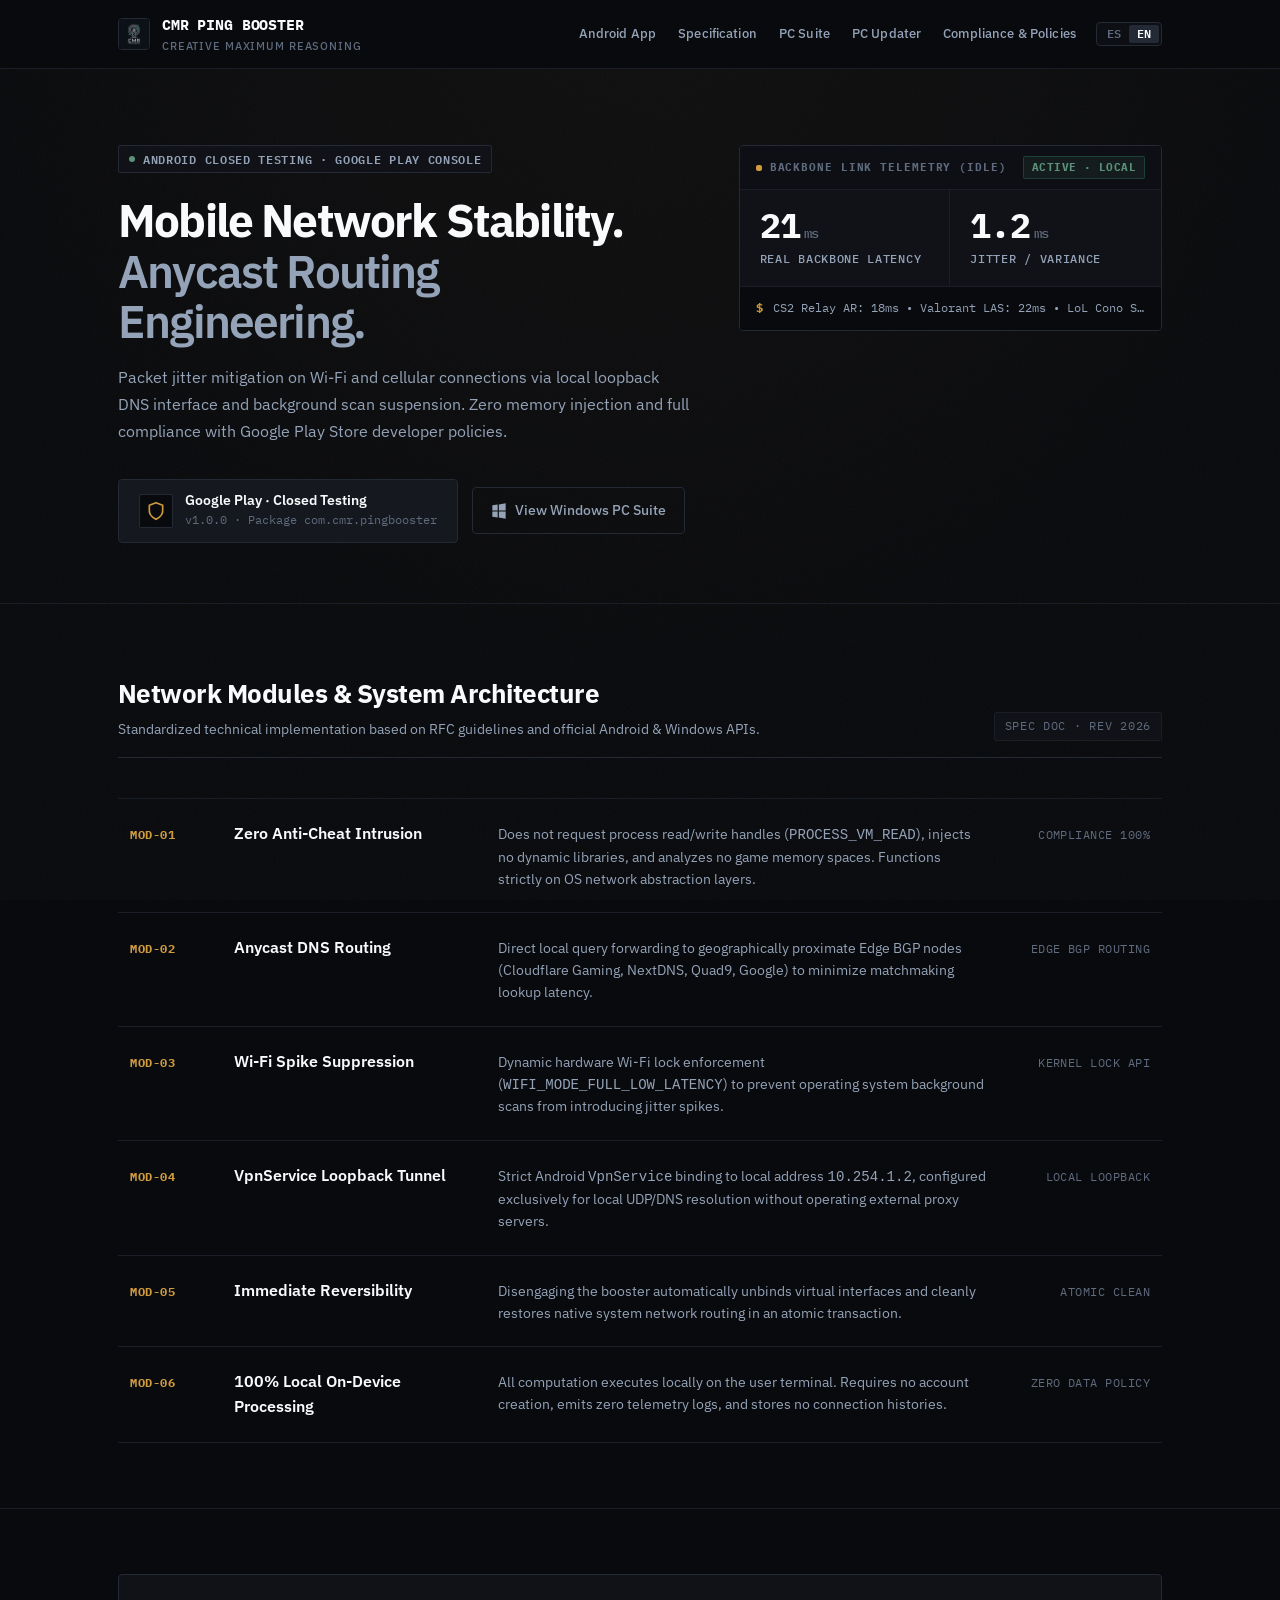
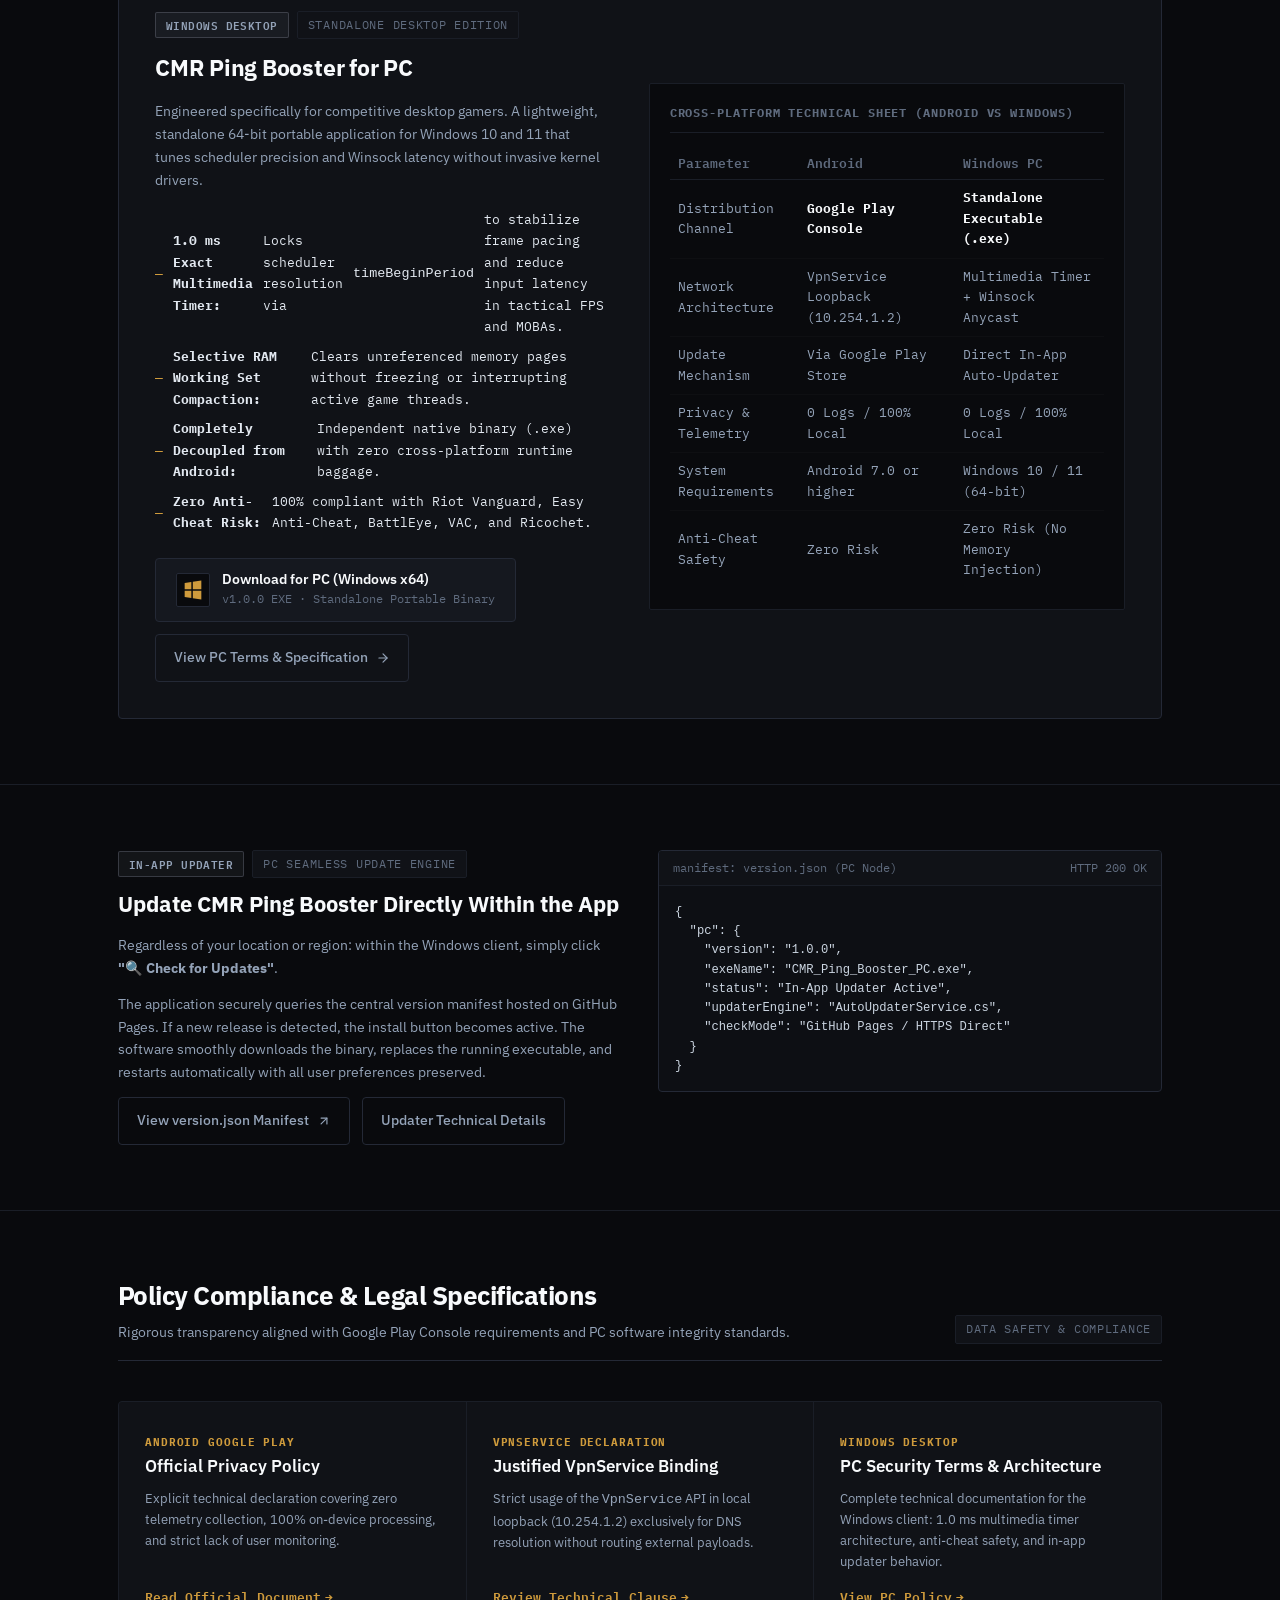
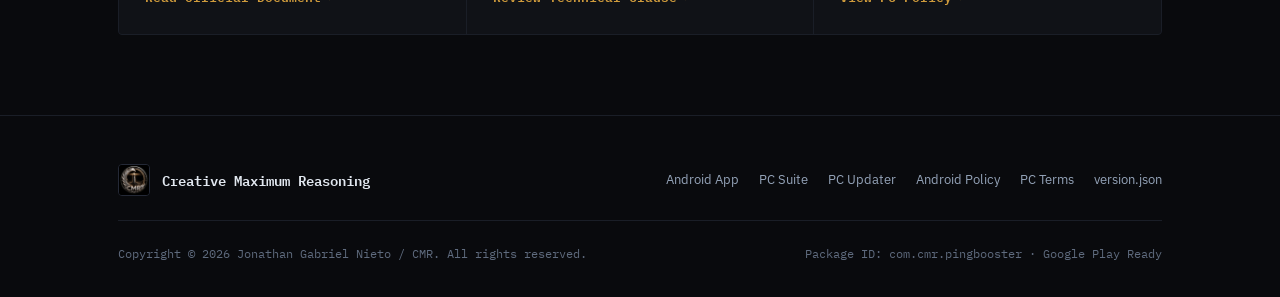
==== commit fcd2673c: "style: limpieza visual anti-IA, tipografia IBM Plex, textura de grano fisico y paleta acero" ====
--- a/en/index.html
+++ b/en/index.html
@@ -25,7 +25,7 @@
   
   <link rel="preconnect" href="https://fonts.googleapis.com">
   <link rel="preconnect" href="https://fonts.gstatic.com" crossorigin>
-  <link href="https://fonts.googleapis.com/css2?family=Inter:wght@400;500;600;700;800&family=JetBrains+Mono:wght@400;500;600;700&display=swap" rel="stylesheet">
+  <link href="https://fonts.googleapis.com/css2?family=IBM+Plex+Mono:wght@400;500;600;700&family=IBM+Plex+Sans:wght@400;500;600;700&display=swap" rel="stylesheet">
   
   <link rel="stylesheet" href="../styles.css">
 
--- a/styles.css
+++ b/styles.css
@@ -18,24 +18,24 @@
   --border-mid: #323a4b;
   --border-strong: #454f64;
 
-  /* Acentos Mate Calibrados (Bronce Industrial, Verde Telemetría, Titanio) */
+  /* Acentos Mate Calibrados (Bronce Industrial, Verde Óxido, Gris Acero) */
   --accent-gold: #cf9b3c;
   --accent-gold-subtle: rgba(207, 155, 60, 0.08);
   --accent-gold-border: rgba(207, 155, 60, 0.25);
-  --accent-green: #34d399;
-  --accent-green-subtle: rgba(52, 211, 153, 0.08);
-  --accent-cyan: #38bdf8;
-  --accent-cyan-subtle: rgba(56, 189, 248, 0.08);
-
-  /* Tipografía y Escala de Contraste Mate */
+  --accent-green: #5b9279;
+  --accent-green-subtle: rgba(91, 146, 121, 0.10);
+  --accent-steel: #8b93a3;
+  --accent-steel-subtle: rgba(139, 147, 163, 0.10);
+
+  /* Tipografía Técnica de Ingeniería (IBM Plex) */
   --text-pure: #f8fafc;
   --text-primary: #e2e8f0;
   --text-secondary: #94a3b8;
   --text-muted: #5f6b7e;
   --text-code: #cbd5e1;
 
-  --font-main: 'Inter', -apple-system, BlinkMacSystemFont, 'Segoe UI', Roboto, sans-serif;
-  --font-mono: 'JetBrains Mono', 'Consolas', monospace;
+  --font-main: 'IBM Plex Sans', -apple-system, BlinkMacSystemFont, 'Segoe UI', Roboto, sans-serif;
+  --font-mono: 'IBM Plex Mono', 'Consolas', monospace;
 
   --radius-xs: 2px;
   --radius-sm: 4px;
@@ -69,9 +69,9 @@
   min-height: 100vh;
 }
 
-/* ================= TEXTURA DE FONDO SÓLIDO TÉCNICO =================
-   Trama de micromalla táctil mate (puntos y retícula de ingeniería de 28px)
-   que aporta profundidad física tangible sin gradientes brillantes de IA. */
+/* ================= TEXTURA DE FONDO FÍSICO MATE =================
+   Grano sutil e imperfección física orgánica (ruido mineral y halo de bronce tenue)
+   en reemplazo de retículas y patrones matemáticos regulares. */
 body::before {
   content: "";
   position: fixed;
@@ -80,12 +80,10 @@
   width: 100vw;
   height: 100vh;
   background-image: 
-    radial-gradient(circle at 50% 0%, rgba(207, 155, 60, 0.025) 0%, transparent 60%),
-    linear-gradient(to right, rgba(255, 255, 255, 0.012) 1px, transparent 1px),
-    linear-gradient(to bottom, rgba(255, 255, 255, 0.012) 1px, transparent 1px),
-    radial-gradient(rgba(255, 255, 255, 0.04) 1px, transparent 1px);
-  background-size: 100% 100%, 28px 28px, 28px 28px, 28px 28px;
-  background-position: center top, 0 0, 0 0, 14px 14px;
+    radial-gradient(circle at 50% 0%, rgba(207, 155, 60, 0.035) 0%, transparent 65%),
+    url("data:image/svg+xml,%3Csvg viewBox='0 0 200 200' xmlns='http://www.w3.org/2000/svg'%3E%3Cfilter id='noiseFilter'%3E%3CfeTurbulence type='fractalNoise' baseFrequency='0.75' numOctaves='3' stitchTiles='stitch'/%3E%3C/filter%3E%3Crect width='100%25' height='100%25' filter='url(%23noiseFilter)' opacity='0.035'/%3E%3C/svg%3E");
+  background-size: 100% 100%, 180px 180px;
+  background-position: center top, 0 0;
   pointer-events: none;
   z-index: -1;
 }
@@ -103,9 +101,7 @@
   position: sticky;
   top: 0;
   z-index: 100;
-  background: rgba(9, 10, 13, 0.92);
-  backdrop-filter: blur(12px);
-  -webkit-backdrop-filter: blur(12px);
+  background: var(--bg-canvas);
   border-bottom: 1px solid var(--border-dim);
   padding: 13px 0;
 }
@@ -231,7 +227,7 @@
 
 .lang-option.active {
   background: var(--border-subtle);
-  color: var(--accent-cyan);
+  color: var(--text-pure);
 }
 
 .badge-pill-status {
@@ -250,15 +246,15 @@
 }
 
 .badge-pill-status.android {
-  border-color: rgba(52, 211, 153, 0.25);
+  border-color: rgba(91, 146, 121, 0.35);
   color: #a7f3d0;
-  background: rgba(16, 185, 129, 0.06);
+  background: rgba(91, 146, 121, 0.08);
 }
 
 .badge-pill-status.pc {
-  border-color: rgba(56, 189, 248, 0.25);
-  color: #bae6fd;
-  background: rgba(56, 189, 248, 0.06);
+  border-color: rgba(139, 147, 163, 0.30);
+  color: var(--text-secondary);
+  background: rgba(139, 147, 163, 0.08);
 }
 
 /* ================= HERO POSTER & PRESENTACIÓN ================= */
@@ -303,7 +299,16 @@
   height: 6px;
   background: var(--accent-green);
   border-radius: 50%;
-  box-shadow: 0 0 6px var(--accent-green);
+  animation: status-pulse 2.5s ease-in-out infinite;
+}
+
+@keyframes status-pulse {
+  0%, 100% {
+    opacity: 1;
+  }
+  50% {
+    opacity: 0.45;
+  }
 }
 
 .hero-title {
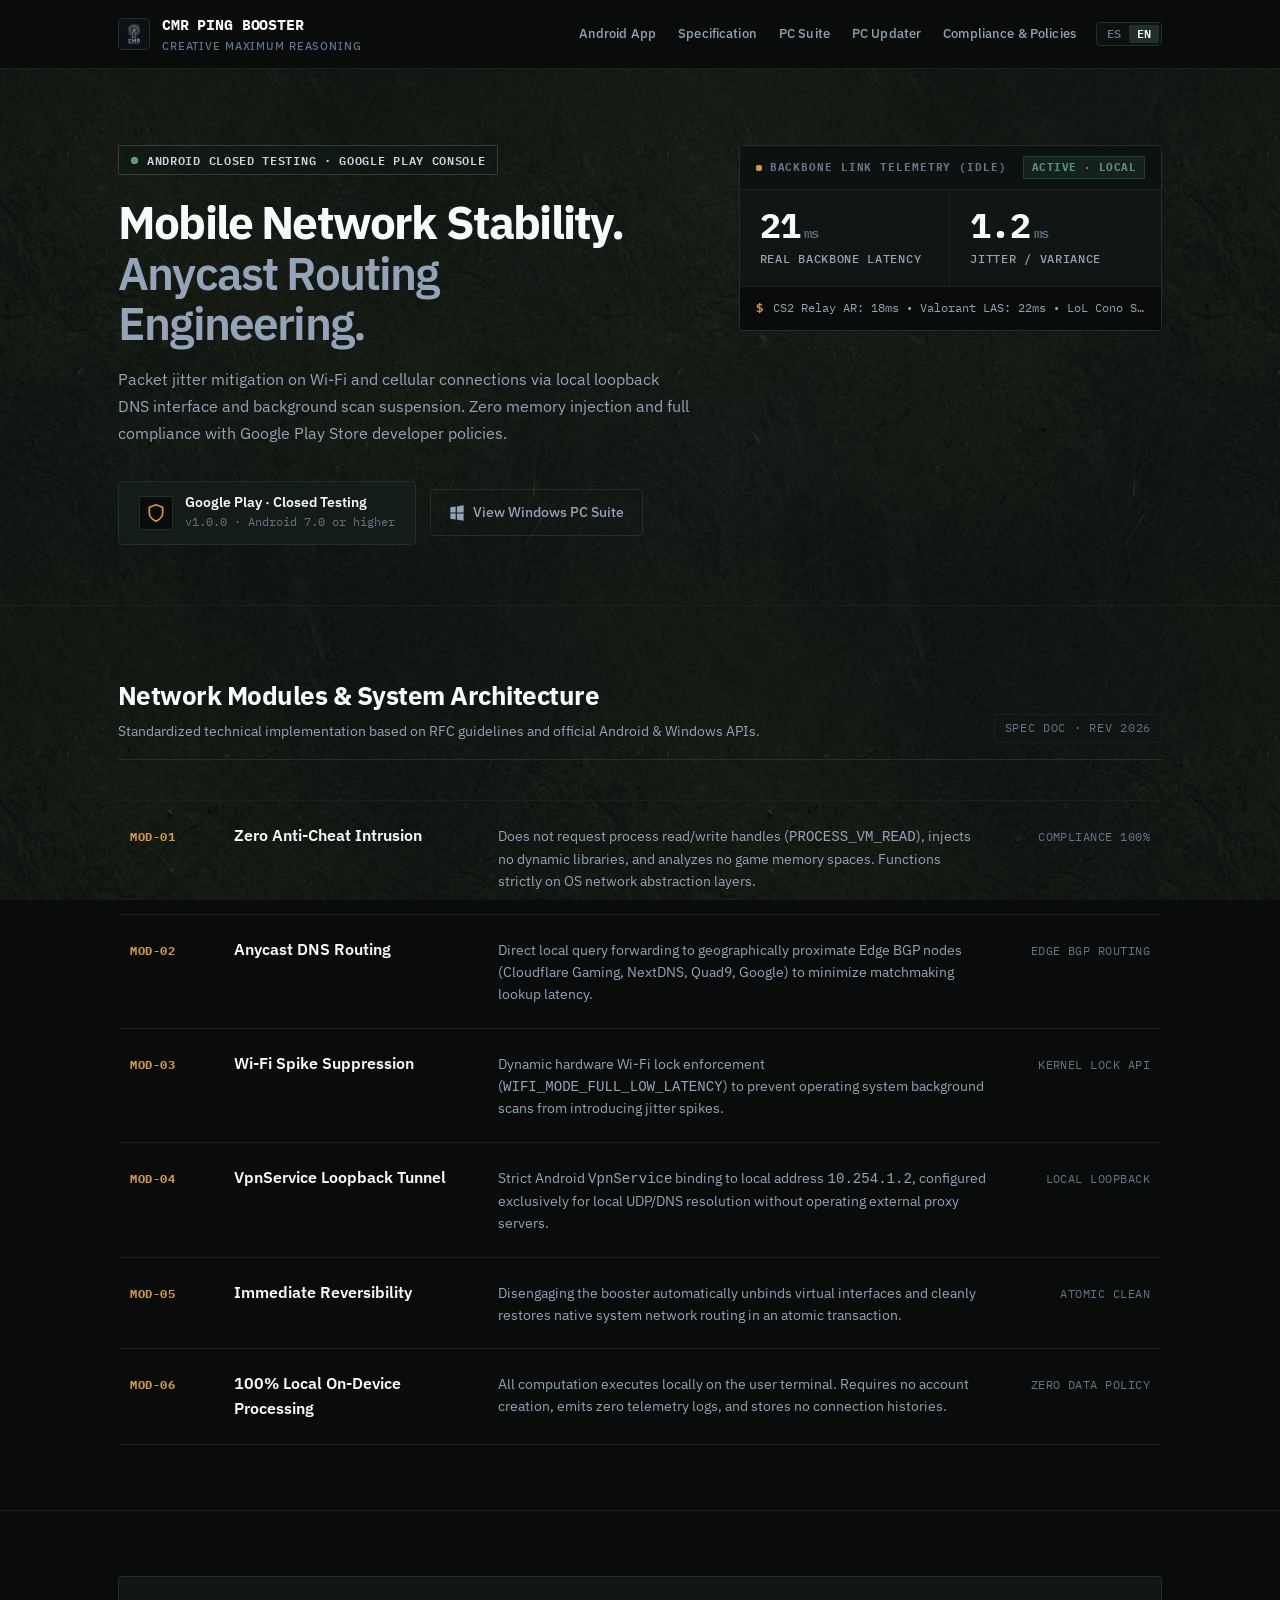
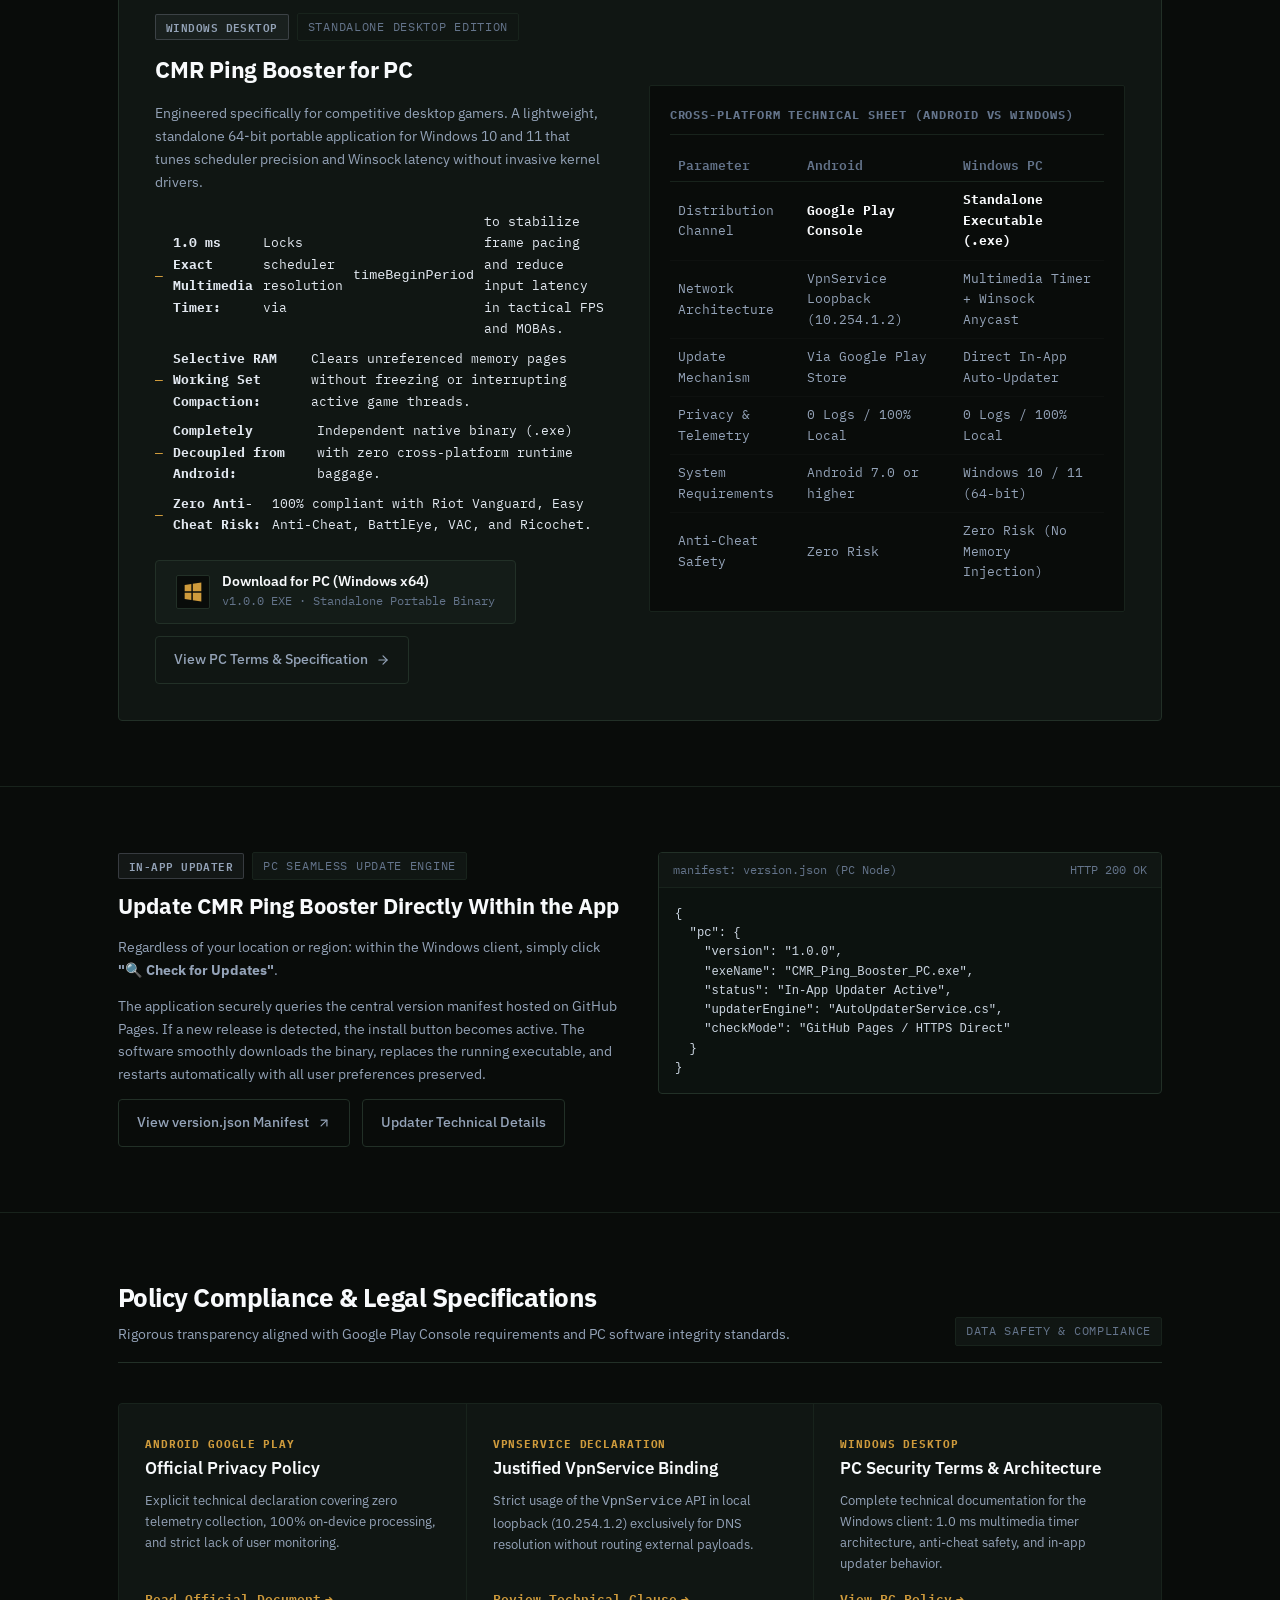
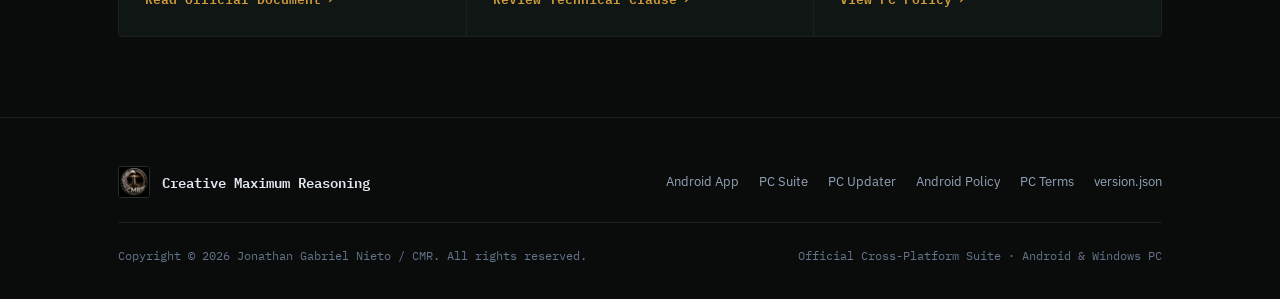
==== commit 6f0af558: "feat: textura fisica verde mate, hover verdoso suntuoso, sello fijo sobrio y limpieza de comentarios" ====
--- a/en/index.html
+++ b/en/index.html
@@ -118,7 +118,7 @@
                 </div>
                 <div class="btn-content">
                   <span class="btn-title">Google Play · Closed Testing</span>
-                  <span class="btn-sub" id="android-version-badge">v1.0.0 · Package com.cmr.pingbooster</span>
+                  <span class="btn-sub" id="android-version-badge">v1.0.0 · Android 7.0 or higher</span>
                 </div>
               </a>
 
@@ -464,7 +464,7 @@
 
       <div class="footer-bottom-row">
         <span>Copyright © 2026 Jonathan Gabriel Nieto / CMR. All rights reserved.</span>
-        <span>Package ID: com.cmr.pingbooster · Google Play Ready</span>
+        <span>Official Cross-Platform Suite · Android & Windows PC</span>
       </div>
     </div>
   </footer>
--- a/styles.css
+++ b/styles.css
@@ -1,29 +1,28 @@
 /* ==========================================================================
    CMR PING BOOSTER — SISTEMA DE DISEÑO MATE INDUSTRIAL & EDITORIAL TÉCNICO
-   Diseñado con criterio de ingeniería real: sin tarjetas de IA repetitivas,
-   sin gradientes neón genéricos, con fondo sólido texturizado y alta legibilidad.
+   Arquitectura visual de instrumentación técnica, acabados minerales y alta legibilidad.
    ========================================================================== */
 
 :root {
-  /* Fondo Sólido Grafito & Carbón Mate */
-  --bg-canvas: #090a0d;
-  --bg-panel: #101217;
-  --bg-panel-elevated: #15181f;
-  --bg-panel-subtle: #0d0f14;
-  --bg-input: #08090c;
-
-  /* Bordes de Corte Técnico y Separadores Milimétricos */
-  --border-dim: #1a1e27;
-  --border-subtle: #242936;
-  --border-mid: #323a4b;
-  --border-strong: #454f64;
-
-  /* Acentos Mate Calibrados (Bronce Industrial, Verde Óxido, Gris Acero) */
+  /* Fondo Sólido Grafito & Carbón con Matiz Bosque Mate */
+  --bg-canvas: #090c0a;
+  --bg-panel: #101613;
+  --bg-panel-elevated: #141c18;
+  --bg-panel-subtle: #0c120f;
+  --bg-input: #080b09;
+
+  /* Bordes de Corte Técnico y Separadores con Pátina Mineral */
+  --border-dim: #18231c;
+  --border-subtle: #223027;
+  --border-mid: #2f4236;
+  --border-strong: #405849;
+
+  /* Acentos Mate Calibrados (Bronce Industrial, Verde Óxido Artesanal, Gris Acero) */
   --accent-gold: #cf9b3c;
   --accent-gold-subtle: rgba(207, 155, 60, 0.08);
   --accent-gold-border: rgba(207, 155, 60, 0.25);
   --accent-green: #5b9279;
-  --accent-green-subtle: rgba(91, 146, 121, 0.10);
+  --accent-green-subtle: rgba(91, 146, 121, 0.12);
   --accent-steel: #8b93a3;
   --accent-steel-subtle: rgba(139, 147, 163, 0.10);
 
@@ -31,7 +30,7 @@
   --text-pure: #f8fafc;
   --text-primary: #e2e8f0;
   --text-secondary: #94a3b8;
-  --text-muted: #5f6b7e;
+  --text-muted: #64748b;
   --text-code: #cbd5e1;
 
   --font-main: 'IBM Plex Sans', -apple-system, BlinkMacSystemFont, 'Segoe UI', Roboto, sans-serif;
@@ -42,8 +41,8 @@
   --radius-md: 6px;
   --radius-lg: 8px;
 
-  --ease-fast: 0.15s cubic-bezier(0.2, 0, 0, 1);
-  --ease-smooth: 0.25s cubic-bezier(0.16, 1, 0.3, 1);
+  --ease-fast: 0.2s cubic-bezier(0.16, 1, 0.3, 1);
+  --ease-smooth: 0.3s cubic-bezier(0.16, 1, 0.3, 1);
 }
 
 *, *::before, *::after {
@@ -69,9 +68,9 @@
   min-height: 100vh;
 }
 
-/* ================= TEXTURA DE FONDO FÍSICO MATE =================
-   Grano sutil e imperfección física orgánica (ruido mineral y halo de bronce tenue)
-   en reemplazo de retículas y patrones matemáticos regulares. */
+/* ================= TEXTURA DE FONDO VERDE PIZARRA MATE (ARTESANAL) =================
+   Imagen de textura física de grano mineral y fibra vegetal verdosa mate,
+   combinada con un halo sutil de bronce cálido superior. */
 body::before {
   content: "";
   position: fixed;
@@ -80,10 +79,13 @@
   width: 100vw;
   height: 100vh;
   background-image: 
-    radial-gradient(circle at 50% 0%, rgba(207, 155, 60, 0.035) 0%, transparent 65%),
-    url("data:image/svg+xml,%3Csvg viewBox='0 0 200 200' xmlns='http://www.w3.org/2000/svg'%3E%3Cfilter id='noiseFilter'%3E%3CfeTurbulence type='fractalNoise' baseFrequency='0.75' numOctaves='3' stitchTiles='stitch'/%3E%3C/filter%3E%3Crect width='100%25' height='100%25' filter='url(%23noiseFilter)' opacity='0.035'/%3E%3C/svg%3E");
-  background-size: 100% 100%, 180px 180px;
-  background-position: center top, 0 0;
+    radial-gradient(circle at 50% 0%, rgba(207, 155, 60, 0.045) 0%, transparent 65%),
+    radial-gradient(circle at 50% 45%, rgba(91, 146, 121, 0.06) 0%, transparent 80%),
+    url("./assets/green_slate_texture.jpg");
+  background-size: 100% 100%, 100% 100%, 600px 600px;
+  background-position: center top, center center, 0 0;
+  background-repeat: no-repeat, no-repeat, repeat;
+  opacity: 0.38;
   pointer-events: none;
   z-index: -1;
 }
@@ -279,15 +281,15 @@
 .badge-live {
   display: inline-flex;
   align-items: center;
-  gap: 8px;
+  gap: 9px;
   align-self: flex-start;
-  background: var(--bg-panel);
-  border: 1px solid var(--border-subtle);
-  padding: 4px 10px;
+  background: rgba(16, 26, 20, 0.65);
+  border: 1px solid rgba(91, 146, 121, 0.35);
+  padding: 5px 12px;
   border-radius: var(--radius-xs);
   font-size: 0.72rem;
   font-weight: 600;
-  color: var(--text-secondary);
+  color: #cbd5e1;
   text-transform: uppercase;
   letter-spacing: 0.06em;
   font-family: var(--font-mono);
@@ -295,20 +297,13 @@
 }
 
 .status-indicator {
-  width: 6px;
-  height: 6px;
+  width: 7px;
+  height: 7px;
   background: var(--accent-green);
+  border: 1px solid rgba(167, 243, 208, 0.35);
   border-radius: 50%;
-  animation: status-pulse 2.5s ease-in-out infinite;
-}
-
-@keyframes status-pulse {
-  0%, 100% {
-    opacity: 1;
-  }
-  50% {
-    opacity: 0.45;
-  }
+  display: inline-block;
+  flex-shrink: 0;
 }
 
 .hero-title {
@@ -333,7 +328,7 @@
   max-width: 580px;
 }
 
-/* ================= BOTONES MECANIZADOS SÓLIDOS ================= */
+/* ================= BOTONES MECANIZADOS ARTESANALES (VERDE MATE HOVER) ================= */
 .cta-group {
   display: flex;
   gap: 14px;
@@ -351,14 +346,21 @@
   border-radius: var(--radius-sm);
   text-decoration: none;
   color: var(--text-pure);
-  transition: all var(--ease-fast);
+  transition: all 0.25s cubic-bezier(0.16, 1, 0.3, 1);
   text-align: left;
 }
 
 .btn-download:hover {
-  background: var(--border-subtle);
-  border-color: var(--border-mid);
-  transform: translateY(-1px);
+  background: #14221a;
+  border-color: rgba(91, 146, 121, 0.55);
+  box-shadow: 0 6px 20px rgba(16, 32, 23, 0.40);
+  transform: translateY(-2px);
+}
+
+.btn-download:hover .btn-icon-wrapper {
+  border-color: rgba(91, 146, 121, 0.50);
+  background: #0c1510;
+  color: #a7f3d0;
 }
 
 .btn-download:active {
@@ -376,6 +378,7 @@
   justify-content: center;
   color: var(--accent-gold);
   flex-shrink: 0;
+  transition: all 0.25s ease;
 }
 
 .btn-content {
@@ -397,7 +400,7 @@
   margin-top: 2px;
 }
 
-/* Botón secundario sobrio */
+/* Botón secundario con pátina verde mate en hover */
 .btn-secondary-action {
   display: inline-flex;
   align-items: center;
@@ -410,22 +413,28 @@
   font-size: 0.85rem;
   font-weight: 500;
   text-decoration: none;
-  transition: all var(--ease-fast);
+  transition: all 0.25s cubic-bezier(0.16, 1, 0.3, 1);
 }
 
 .btn-secondary-action:hover {
   color: var(--text-pure);
-  border-color: var(--border-mid);
-  background: var(--bg-panel);
-}
-
-/* ================= RACK DE INSTRUMENTACIÓN & TELEMETRÍA =================
-   Diseño de ingeniería sobrio (tipo consola de rack de red) */
+  border-color: rgba(91, 146, 121, 0.45);
+  background: rgba(91, 146, 121, 0.12);
+  transform: translateY(-1px);
+}
+
+/* ================= RACK DE INSTRUMENTACIÓN & TELEMETRÍA ================= */
 .telemetry-rack {
   background: var(--bg-panel);
   border: 1px solid var(--border-subtle);
   border-radius: var(--radius-sm);
   overflow: hidden;
+  transition: border-color 0.25s ease, box-shadow 0.25s ease;
+}
+
+.telemetry-rack:hover {
+  border-color: rgba(91, 146, 121, 0.40);
+  box-shadow: 0 8px 24px rgba(16, 30, 22, 0.35);
 }
 
 .rack-header {
@@ -540,8 +549,7 @@
 }
 
 /* ================= ESPECIFICACIÓN DE INGENIERÍA (CARDLESS SPEC SHEET) =================
-   En lugar de tarjetas de IA repetidas, usamos una división de especificación técnica
-   limpia con numeración de arquitectura, metadatos y rigor analítico. */
+   Estructura modular dividida en formato spec sheet con numeración de arquitectura y rigor técnico. */
 .spec-section {
   padding: 70px 0 65px;
   border-bottom: 1px solid var(--border-dim);
@@ -596,7 +604,8 @@
   padding: 22px 12px;
   border-bottom: 1px solid var(--border-dim);
   align-items: baseline;
-  transition: background-color var(--ease-fast);
+  transition: all 0.25s cubic-bezier(0.16, 1, 0.3, 1);
+  border-radius: var(--radius-xs);
 }
 
 .spec-row:first-child {
@@ -604,7 +613,9 @@
 }
 
 .spec-row:hover {
-  background: rgba(255, 255, 255, 0.015);
+  background: rgba(18, 30, 23, 0.45);
+  border-color: rgba(91, 146, 121, 0.30);
+  padding-left: 16px;
 }
 
 .spec-code {
@@ -698,6 +709,13 @@
   border: 1px solid var(--border-dim);
   border-radius: var(--radius-xs);
   padding: 20px;
+  transition: all 0.25s cubic-bezier(0.16, 1, 0.3, 1);
+}
+
+.arch-compare-box:hover {
+  background: #111b15;
+  border-color: rgba(91, 146, 121, 0.40);
+  box-shadow: 0 6px 20px rgba(16, 32, 23, 0.30);
 }
 
 .arch-compare-title {
@@ -818,6 +836,20 @@
   display: flex;
   flex-direction: column;
   justify-content: space-between;
+  transition: all 0.25s cubic-bezier(0.16, 1, 0.3, 1);
+}
+
+.audit-cell:hover {
+  background: #132219;
+  box-shadow: inset 0 0 0 1px rgba(91, 146, 121, 0.45);
+}
+
+.audit-cell:hover h3 {
+  color: var(--text-pure);
+}
+
+.audit-cell:hover .audit-cell-link {
+  color: #a7f3d0;
 }
 
 .audit-cell-tag {
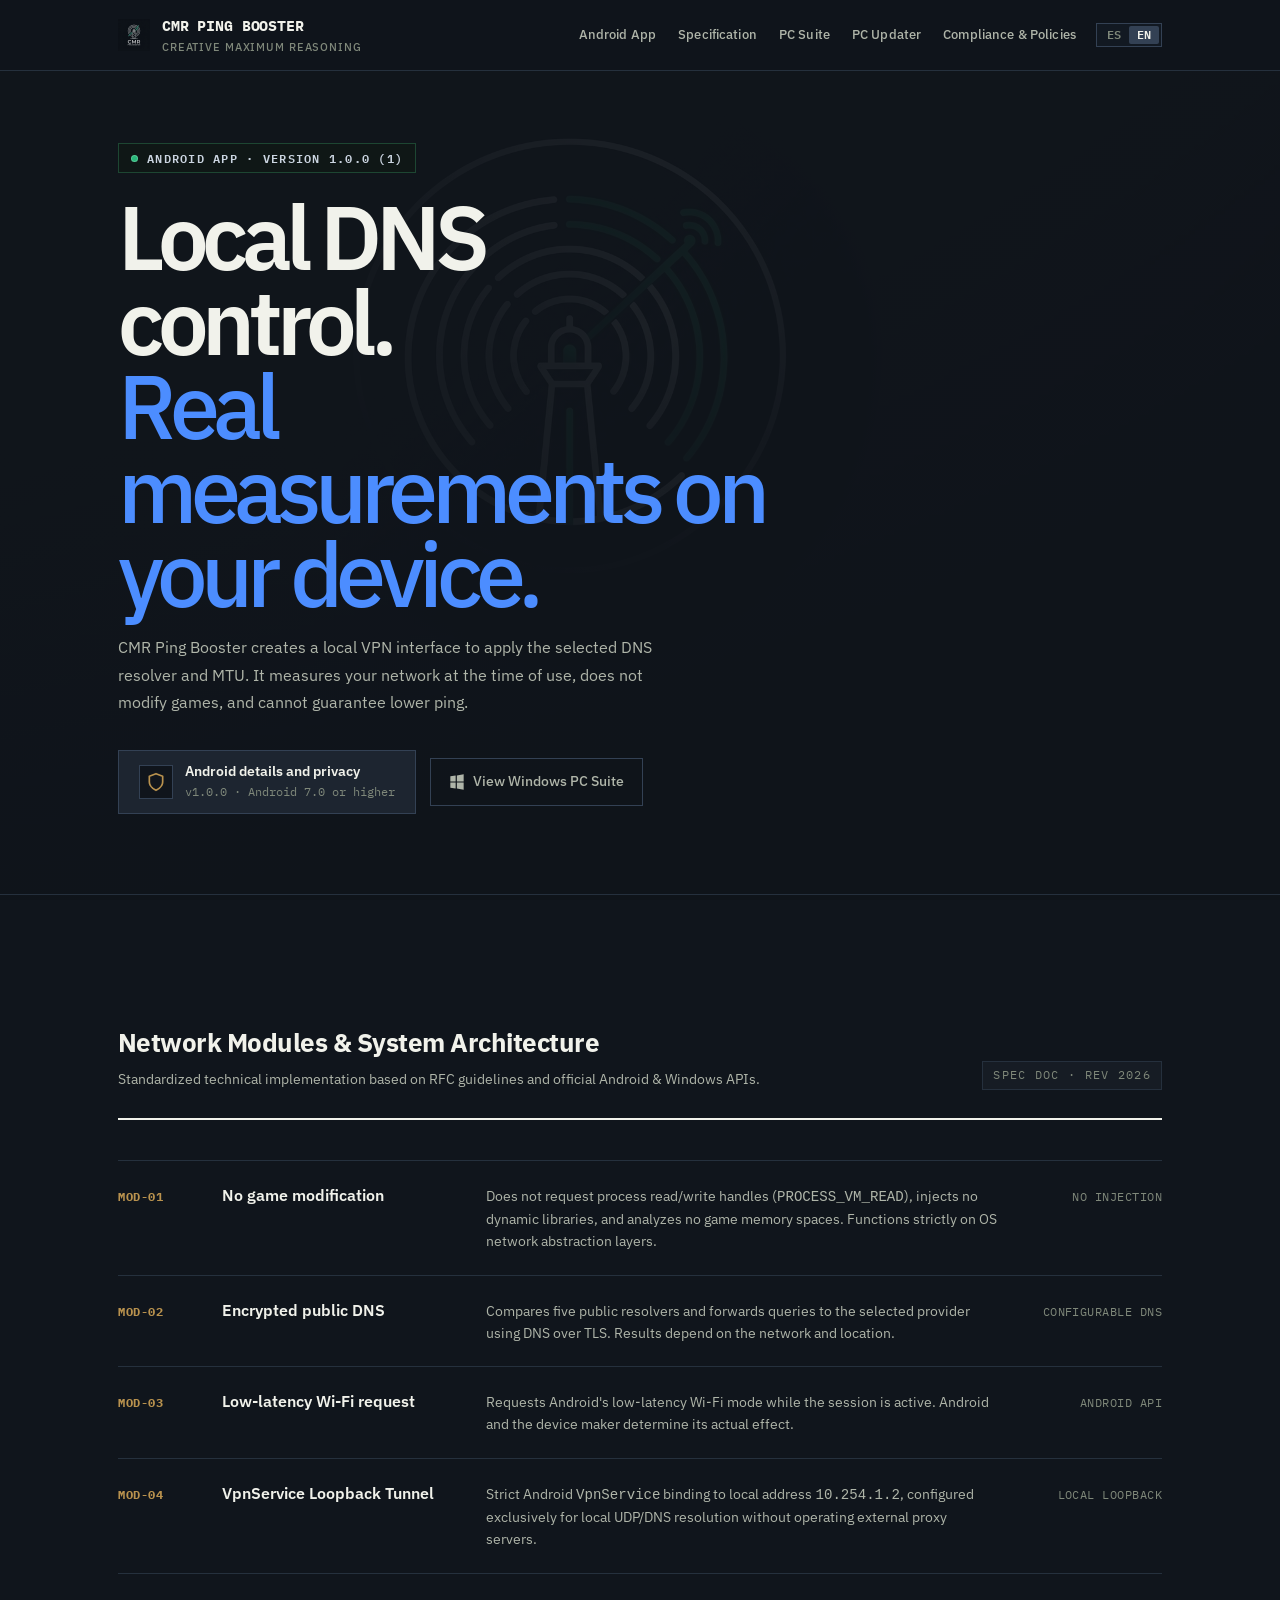
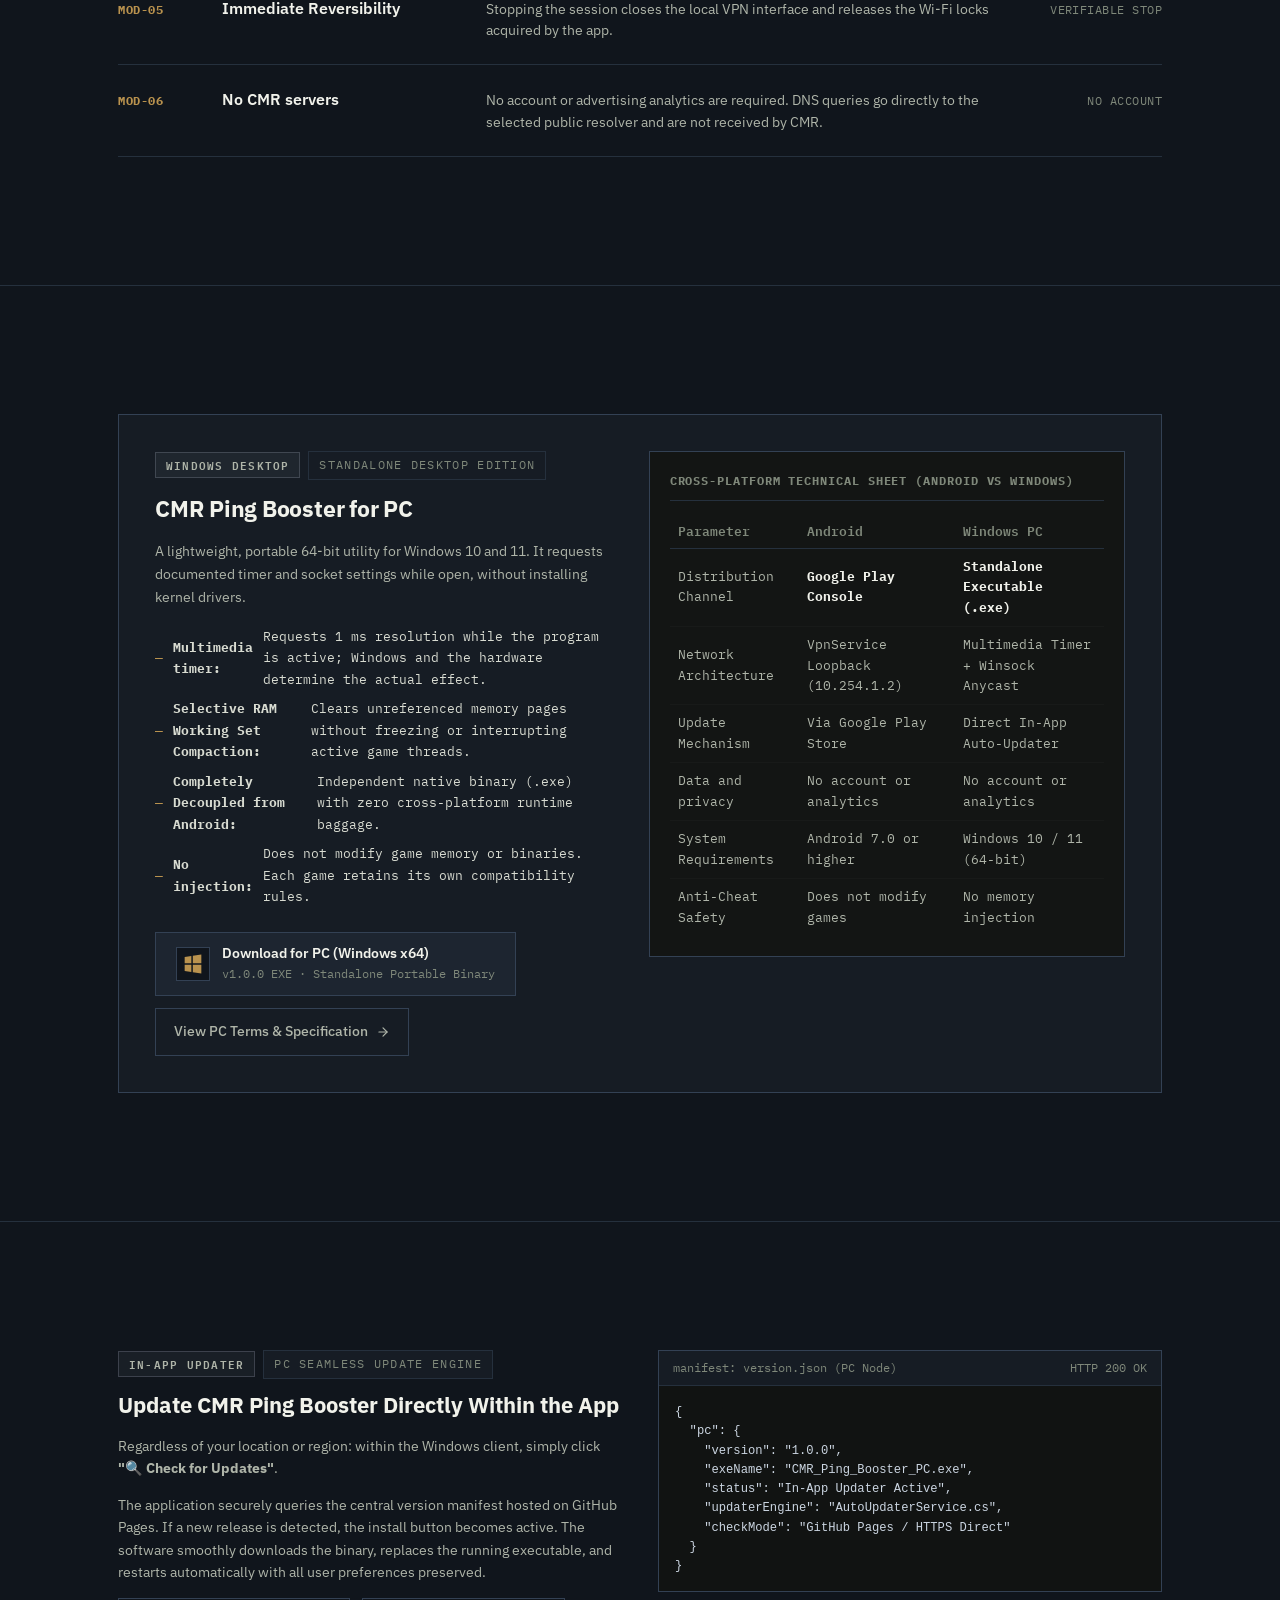
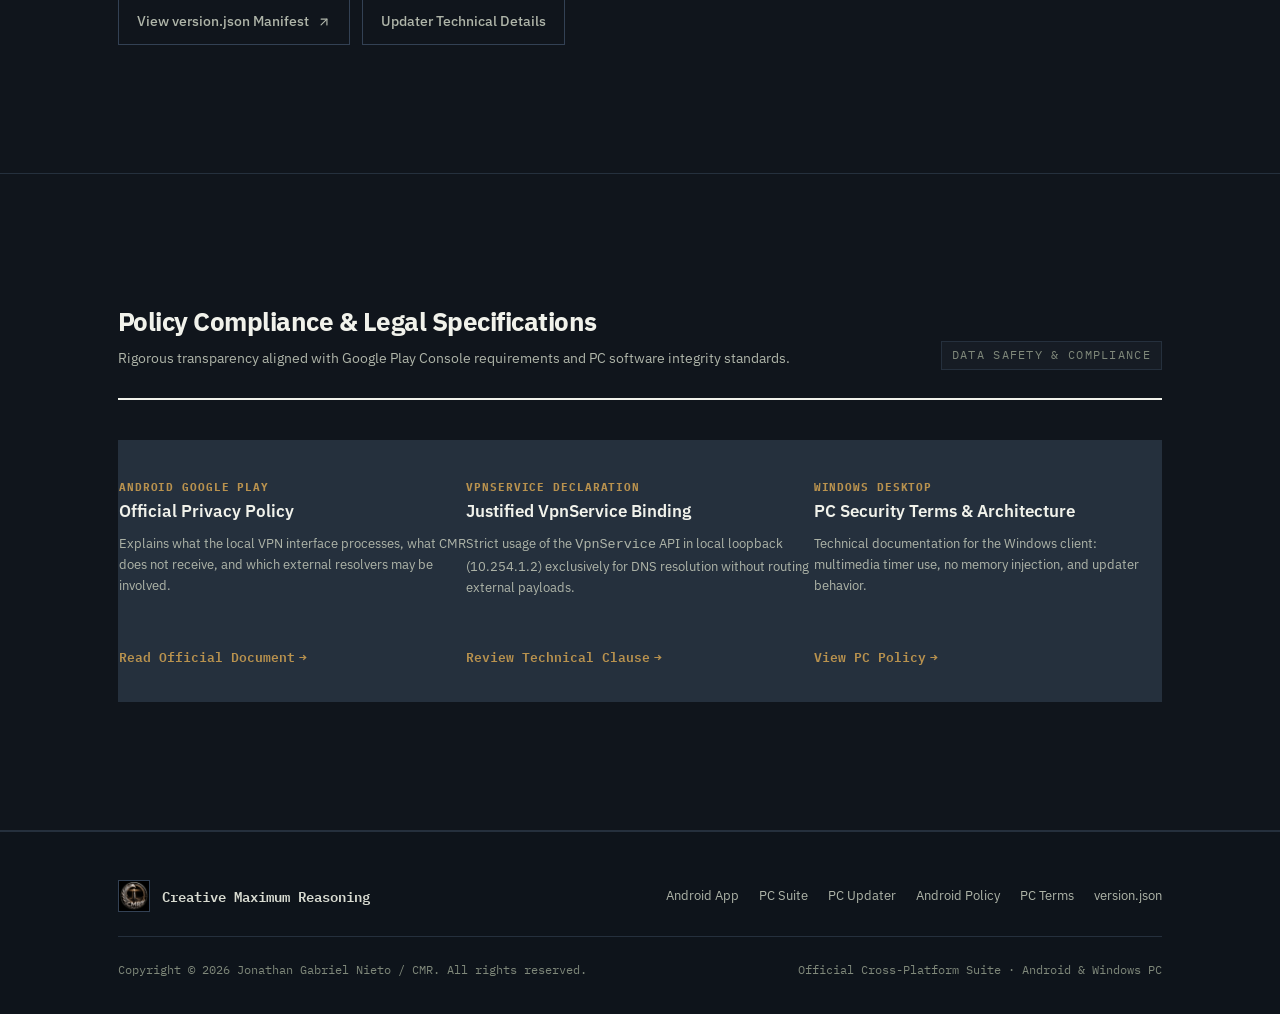
==== commit 10273476: "Add files via upload" ====
--- a/en/index.html
+++ b/en/index.html
@@ -3,30 +3,30 @@
 <head>
   <meta charset="UTF-8">
   <meta name="viewport" content="width=device-width, initial-scale=1.0">
-  <title>CMR Ping Booster · Gaming Network Stability Suite (Android & PC)</title>
-  
-  <meta name="description" content="Official website for CMR Ping Booster. Network latency optimization, Anycast DNS routing, and jitter mitigation for mobile gaming and Windows PC. Google Play Store compliant.">
+  <title>CMR Ping Booster · Gaming Network Stability Suite (Android &amp; PC)</title>
+
+  <meta name="description" content="Official CMR Ping Booster website for Android and Windows: network measurements, configurable DNS, documentation, and privacy.">
   <meta name="author" content="Jonathan Gabriel Nieto / CMR — Creative Maximum Reasoning">
   <meta name="creator" content="Jonathan Gabriel Nieto">
   <meta name="publisher" content="Creative Maximum Reasoning (CMR)">
   <meta name="copyright" content="Copyright © 2026 Jonathan Gabriel Nieto / CMR — Creative Maximum Reasoning. All rights reserved.">
   <meta name="application-name" content="CMR Ping Booster">
   <meta name="theme-color" content="#090a0d">
-  
+
   <meta property="og:title" content="CMR Ping Booster · Official Gaming Network Suite">
-  <meta property="og:description" content="Network and system stability optimization for Android and Windows. Matte technical interface, LATAM Anycast routing, and zero anti-cheat risk.">
+  <meta property="og:description" content="Local network measurement and configuration tools for Android and Windows, without guaranteed performance claims.">
   <meta property="og:type" content="website">
   <meta property="og:site_name" content="Creative Maximum Reasoning (CMR)">
   <meta property="og:image" content="../assets/cmr_brand.png">
   <meta property="article:author" content="Jonathan Gabriel Nieto">
-  
+
   <link rel="icon" type="image/x-icon" href="../assets/favicon.ico">
   <link rel="apple-touch-icon" href="../assets/logo.png">
-  
+
   <link rel="preconnect" href="https://fonts.googleapis.com">
   <link rel="preconnect" href="https://fonts.gstatic.com" crossorigin>
   <link href="https://fonts.googleapis.com/css2?family=IBM+Plex+Mono:wght@400;500;600;700&family=IBM+Plex+Sans:wght@400;500;600;700&display=swap" rel="stylesheet">
-  
+
   <link rel="stylesheet" href="../styles.css">
 
   <script type="application/ld+json">
@@ -55,7 +55,7 @@
       "name": "Jonathan Gabriel Nieto"
     },
     "copyrightYear": 2026,
-    "description": "Cross-platform network optimization, jitter mitigation, and Anycast DNS routing suite for Android and PC developed by Creative Maximum Reasoning."
+    "description": "Local network measurement and DNS configuration tools for Android and Windows developed by Creative Maximum Reasoning."
   }
   </script>
 </head>
@@ -76,10 +76,10 @@
           <a href="#architecture" class="nav-link">Specification</a>
           <a href="#pc-suite" class="nav-link">PC Suite</a>
           <a href="#pc-updater" class="nav-link">PC Updater</a>
-          <a href="#compliance" class="nav-link">Compliance & Policies</a>
+          <a href="#compliance" class="nav-link">Compliance &amp; Policies</a>
         </nav>
         <div class="nav-actions">
-          <div class="lang-switch" aria-label="Language selector">
+          <div class="lang-switch" role="group" aria-label="Language selector">
             <a href="../index.html" class="lang-option">ES</a>
             <a href="./index.html" class="lang-option active">EN</a>
           </div>
@@ -93,20 +93,20 @@
     <section class="hero" id="app-android">
       <div class="container">
         <div class="hero-editorial">
-          
+
           <div class="hero-main-column">
             <div class="badge-live">
               <span class="status-indicator"></span>
-              <span>Android Closed Testing · Google Play Console</span>
-            </div>
-            
+              <span>ANDROID APP · VERSION 1.0.0 (1)</span>
+            </div>
+
             <h2 class="hero-title">
-              Mobile Network Stability.<br>
-              <span class="hero-title-sub">Anycast Routing Engineering.</span>
+              Local DNS control.<br>
+              <span class="hero-title-sub">Real measurements on your device.</span>
             </h2>
-            
+
             <p class="hero-subtitle">
-              Packet jitter mitigation on Wi-Fi and cellular connections via local loopback DNS interface and background scan suspension. Zero memory injection and full compliance with Google Play Store developer policies.
+              CMR Ping Booster creates a local VPN interface to apply the selected DNS resolver and MTU. It measures your network at the time of use, does not modify games, and cannot guarantee lower ping.
             </p>
 
             <div class="cta-group" id="downloads-android">
@@ -117,7 +117,7 @@
                   </svg>
                 </div>
                 <div class="btn-content">
-                  <span class="btn-title">Google Play · Closed Testing</span>
+                  <span class="btn-title">Android details and privacy</span>
                   <span class="btn-sub" id="android-version-badge">v1.0.0 · Android 7.0 or higher</span>
                 </div>
               </a>
@@ -131,35 +131,6 @@
             </div>
           </div>
 
-          <!-- TELEMETRY RACK HUD -->
-          <div class="telemetry-rack">
-            <div class="rack-header">
-              <span class="rack-header-label">Backbone Link Telemetry (Idle)</span>
-              <span class="rack-state-pill">ACTIVE · LOCAL</span>
-            </div>
-
-            <div class="rack-metrics-grid">
-              <div class="rack-metric-cell">
-                <div class="rack-metric-value">
-                  <span id="live-ping-val">21</span><span class="rack-metric-unit">ms</span>
-                </div>
-                <div class="rack-metric-caption">Real Backbone Latency</div>
-              </div>
-              
-              <div class="rack-metric-cell">
-                <div class="rack-metric-value">
-                  <span id="live-jitter-val">1.2</span><span class="rack-metric-unit">ms</span>
-                </div>
-                <div class="rack-metric-caption">Jitter / Variance</div>
-              </div>
-            </div>
-
-            <div class="rack-terminal">
-              <span class="terminal-prompt">$</span>
-              <span class="terminal-stream" id="radar-live-text">CS2 Relay AR: 18ms   •   Valorant LAS: 22ms   •   LoL Cono Sur: 19ms   •   Fortnite BR: 28ms</span>
-            </div>
-          </div>
-
         </div>
       </div>
     </section>
@@ -167,42 +138,42 @@
     <!-- TECHNICAL SPECIFICATION -->
     <section class="spec-section" id="architecture">
       <div class="container">
-        
+
         <div class="section-editorial-head">
           <div class="head-title-wrap">
-            <h2>Network Modules & System Architecture</h2>
-            <p>Standardized technical implementation based on RFC guidelines and official Android & Windows APIs.</p>
+            <h2>Network Modules &amp; System Architecture</h2>
+            <p>Standardized technical implementation based on RFC guidelines and official Android &amp; Windows APIs.</p>
           </div>
           <span class="head-meta-code">SPEC DOC · REV 2026</span>
         </div>
 
         <div class="spec-rows-list">
-          
+
           <div class="spec-row">
             <span class="spec-code">MOD-01</span>
-            <div class="spec-name">Zero Anti-Cheat Intrusion</div>
+            <div class="spec-name">No game modification</div>
             <div class="spec-desc">
               Does not request process read/write handles (<code>PROCESS_VM_READ</code>), injects no dynamic libraries, and analyzes no game memory spaces. Functions strictly on OS network abstraction layers.
             </div>
-            <div class="spec-status">Compliance 100%</div>
+            <div class="spec-status">No injection</div>
           </div>
 
           <div class="spec-row">
             <span class="spec-code">MOD-02</span>
-            <div class="spec-name">Anycast DNS Routing</div>
-            <div class="spec-desc">
-              Direct local query forwarding to geographically proximate Edge BGP nodes (Cloudflare Gaming, NextDNS, Quad9, Google) to minimize matchmaking lookup latency.
-            </div>
-            <div class="spec-status">Edge BGP Routing</div>
+            <div class="spec-name">Encrypted public DNS</div>
+            <div class="spec-desc">
+              Compares five public resolvers and forwards queries to the selected provider using DNS over TLS. Results depend on the network and location.
+            </div>
+            <div class="spec-status">Configurable DNS</div>
           </div>
 
           <div class="spec-row">
             <span class="spec-code">MOD-03</span>
-            <div class="spec-name">Wi-Fi Spike Suppression</div>
-            <div class="spec-desc">
-              Dynamic hardware Wi-Fi lock enforcement (<code>WIFI_MODE_FULL_LOW_LATENCY</code>) to prevent operating system background scans from introducing jitter spikes.
-            </div>
-            <div class="spec-status">Kernel Lock API</div>
+            <div class="spec-name">Low-latency Wi-Fi request</div>
+            <div class="spec-desc">
+              Requests Android's low-latency Wi-Fi mode while the session is active. Android and the device maker determine its actual effect.
+            </div>
+            <div class="spec-status">Android API</div>
           </div>
 
           <div class="spec-row">
@@ -218,18 +189,18 @@
             <span class="spec-code">MOD-05</span>
             <div class="spec-name">Immediate Reversibility</div>
             <div class="spec-desc">
-              Disengaging the booster automatically unbinds virtual interfaces and cleanly restores native system network routing in an atomic transaction.
-            </div>
-            <div class="spec-status">Atomic Clean</div>
+              Stopping the session closes the local VPN interface and releases the Wi-Fi locks acquired by the app.
+            </div>
+            <div class="spec-status">Verifiable stop</div>
           </div>
 
           <div class="spec-row">
             <span class="spec-code">MOD-06</span>
-            <div class="spec-name">100% Local On-Device Processing</div>
-            <div class="spec-desc">
-              All computation executes locally on the user terminal. Requires no account creation, emits zero telemetry logs, and stores no connection histories.
-            </div>
-            <div class="spec-status">Zero Data Policy</div>
+            <div class="spec-name">No CMR servers</div>
+            <div class="spec-desc">
+              No account or advertising analytics are required. DNS queries go directly to the selected public resolver and are not received by CMR.
+            </div>
+            <div class="spec-status">No account</div>
           </div>
 
         </div>
@@ -240,7 +211,7 @@
     <!-- DEDICATED PC SUITE (WINDOWS) -->
     <section class="desktop-suite-section" id="pc-suite">
       <div class="container">
-        
+
         <div class="desktop-console-layout">
           <div class="desktop-info-col">
             <div style="display: flex; align-items: center; gap: 8px; margin-bottom: 6px;">
@@ -249,14 +220,14 @@
             </div>
             <h3>CMR Ping Booster for PC</h3>
             <p>
-              Engineered specifically for competitive desktop gamers. A lightweight, standalone 64-bit portable application for Windows 10 and 11 that tunes scheduler precision and Winsock latency without invasive kernel drivers.
+              A lightweight, portable 64-bit utility for Windows 10 and 11. It requests documented timer and socket settings while open, without installing kernel drivers.
             </p>
-            
+
             <ul class="desktop-features-check">
-              <li><strong>1.0 ms Exact Multimedia Timer:</strong> Locks scheduler resolution via <code>timeBeginPeriod</code> to stabilize frame pacing and reduce input latency in tactical FPS and MOBAs.</li>
+              <li><strong>Multimedia timer:</strong> Requests 1 ms resolution while the program is active; Windows and the hardware determine the actual effect.</li>
               <li><strong>Selective RAM Working Set Compaction:</strong> Clears unreferenced memory pages without freezing or interrupting active game threads.</li>
               <li><strong>Completely Decoupled from Android:</strong> Independent native binary (.exe) with zero cross-platform runtime baggage.</li>
-              <li><strong>Zero Anti-Cheat Risk:</strong> 100% compliant with Riot Vanguard, Easy Anti-Cheat, BattlEye, VAC, and Ricochet.</li>
+              <li><strong>No injection:</strong> Does not modify game memory or binaries. Each game retains its own compatibility rules.</li>
             </ul>
 
             <div style="display: flex; flex-wrap: wrap; gap: 12px; margin-top: 20px;">
@@ -273,7 +244,7 @@
               </a>
 
               <a href="./pc-privacy.html" class="btn-secondary-action">
-                <span>View PC Terms & Specification</span>
+                <span>View PC Terms &amp; Specification</span>
                 <svg width="14" height="14" viewBox="0 0 24 24" fill="none" stroke="currentColor" stroke-width="2" stroke-linecap="round" stroke-linejoin="round">
                   <line x1="5" y1="12" x2="19" y2="12"></line>
                   <polyline points="12 5 19 12 12 19"></polyline>
@@ -309,9 +280,9 @@
                   <td>Direct In-App Auto-Updater</td>
                 </tr>
                 <tr>
-                  <td>Privacy & Telemetry</td>
-                  <td>0 Logs / 100% Local</td>
-                  <td>0 Logs / 100% Local</td>
+                  <td>Data and privacy</td>
+                  <td>No account or analytics</td>
+                  <td>No account or analytics</td>
                 </tr>
                 <tr>
                   <td>System Requirements</td>
@@ -320,8 +291,8 @@
                 </tr>
                 <tr>
                   <td>Anti-Cheat Safety</td>
-                  <td>Zero Risk</td>
-                  <td>Zero Risk (No Memory Injection)</td>
+                  <td>Does not modify games</td>
+                  <td>No memory injection</td>
                 </tr>
               </tbody>
             </table>
@@ -335,7 +306,7 @@
     <section class="updater-section" id="pc-updater">
       <div class="container">
         <div class="updater-layout">
-          
+
           <div class="updater-details">
             <div style="display: flex; align-items: center; gap: 8px; margin-bottom: 6px;">
               <span class="badge-pill-status pc">IN-APP UPDATER</span>
@@ -385,23 +356,23 @@
     <!-- COMPLIANCE & LEGAL AUDIT -->
     <section class="legal-audit-section" id="compliance">
       <div class="container">
-        
+
         <div class="section-editorial-head">
           <div class="head-title-wrap">
-            <h2>Policy Compliance & Legal Specifications</h2>
+            <h2>Policy Compliance &amp; Legal Specifications</h2>
             <p>Rigorous transparency aligned with Google Play Console requirements and PC software integrity standards.</p>
           </div>
-          <span class="head-meta-code">DATA SAFETY & COMPLIANCE</span>
+          <span class="head-meta-code">DATA SAFETY &amp; COMPLIANCE</span>
         </div>
 
         <div class="audit-grid">
-          
+
           <div class="audit-cell">
             <div>
               <span class="audit-cell-tag">ANDROID GOOGLE PLAY</span>
               <h3>Official Privacy Policy</h3>
               <p>
-                Explicit technical declaration covering zero telemetry collection, 100% on-device processing, and strict lack of user monitoring.
+                Explains what the local VPN interface processes, what CMR does not receive, and which external resolvers may be involved.
               </p>
             </div>
             <a href="./privacy.html" class="audit-cell-link">
@@ -427,9 +398,9 @@
           <div class="audit-cell">
             <div>
               <span class="audit-cell-tag">WINDOWS DESKTOP</span>
-              <h3>PC Security Terms & Architecture</h3>
+              <h3>PC Security Terms &amp; Architecture</h3>
               <p>
-                Complete technical documentation for the Windows client: 1.0 ms multimedia timer architecture, anti-cheat safety, and in-app updater behavior.
+                Technical documentation for the Windows client: multimedia timer use, no memory injection, and updater behavior.
               </p>
             </div>
             <a href="./pc-privacy.html" class="audit-cell-link">
@@ -451,7 +422,7 @@
           <img src="../assets/cmr_brand.png?v=2026" alt="Official CMR Logo" class="footer-logo-img">
           <span class="footer-brand-name">Creative Maximum Reasoning</span>
         </div>
-        
+
         <div class="footer-links-row">
           <a href="./index.html#app-android" class="footer-link">Android App</a>
           <a href="./index.html#pc-suite" class="footer-link">PC Suite</a>
@@ -464,7 +435,7 @@
 
       <div class="footer-bottom-row">
         <span>Copyright © 2026 Jonathan Gabriel Nieto / CMR. All rights reserved.</span>
-        <span>Official Cross-Platform Suite · Android & Windows PC</span>
+        <span>Official Cross-Platform Suite · Android &amp; Windows PC</span>
       </div>
     </div>
   </footer>
--- a/styles.css
+++ b/styles.css
@@ -1,1214 +1,1606 @@
-/* ==========================================================================
-   CMR PING BOOSTER — SISTEMA DE DISEÑO MATE INDUSTRIAL & EDITORIAL TÉCNICO
-   Arquitectura visual de instrumentación técnica, acabados minerales y alta legibilidad.
-   ========================================================================== */
-
+/* ==========================================================================
+   CMR PING BOOSTER — SISTEMA DE DISEÑO MATE INDUSTRIAL & EDITORIAL TÉCNICO
+   Arquitectura visual de instrumentación técnica, acabados minerales y alta legibilidad.
+   ========================================================================== */
+
+:root {
+  /* Fondo Táctico Carbón & Pizarra Antracita (Sincronizado con el Emblema de Radar) */
+  --bg-canvas: #0c0f16;
+  --bg-panel: #121620;
+  --bg-panel-elevated: #181d2a;
+  --bg-panel-subtle: #0e121a;
+  --bg-input: #090c12;
+
+  /* Bordes de Corte Técnico y Separadores con Tono Acero y Pizarra */
+  --border-dim: #1c2331;
+  --border-subtle: #262f42;
+  --border-mid: #34415a;
+  --border-strong: #48597a;
+
+  /* Acentos Mate Calibrados (Bronce Industrial, Verde Radar de Telecomunicaciones, Gris Acero) */
+  --accent-gold: #cf9b3c;
+  --accent-gold-subtle: rgba(207, 155, 60, 0.08);
+  --accent-gold-border: rgba(207, 155, 60, 0.25);
+  --accent-green: #38a169;
+  --accent-green-subtle: rgba(56, 161, 105, 0.12);
+  --accent-steel: #8b93a3;
+  --accent-steel-subtle: rgba(139, 147, 163, 0.10);
+
+  /* Tipografía Técnica de Ingeniería (IBM Plex) */
+  --text-pure: #f8fafc;
+  --text-primary: #e2e8f0;
+  --text-secondary: #94a3b8;
+  --text-muted: #64748b;
+  --text-code: #cbd5e1;
+
+  --font-main: 'IBM Plex Sans', -apple-system, BlinkMacSystemFont, 'Segoe UI', Roboto, sans-serif;
+  --font-mono: 'IBM Plex Mono', 'Consolas', monospace;
+
+  --radius-xs: 2px;
+  --radius-sm: 4px;
+  --radius-md: 6px;
+  --radius-lg: 8px;
+
+  --ease-fast: 0.2s cubic-bezier(0.16, 1, 0.3, 1);
+  --ease-smooth: 0.3s cubic-bezier(0.16, 1, 0.3, 1);
+}
+
+*, *::before, *::after {
+  box-sizing: border-box;
+  margin: 0;
+  padding: 0;
+}
+
+html {
+  scroll-behavior: smooth;
+  color-scheme: dark;
+}
+
+body {
+  background-color: var(--bg-canvas);
+  color: var(--text-primary);
+  font-family: var(--font-main);
+  line-height: 1.6;
+  -webkit-font-smoothing: antialiased;
+  -moz-osx-font-smoothing: grayscale;
+  overflow-x: hidden;
+  position: relative;
+  min-height: 100vh;
+}
+
+/* ================= ATMÓSFERA DE FONDO DE INSTRUMENTACIÓN & RADAR =================
+   Fondo ambiental oficial derivado del emblema de radar y telemetría de CMR Ping Booster.
+   Refleja la identidad visual de la aplicación con degradé cenital carbón-acero y presencia de señal. */
+body::before {
+  content: "";
+  position: fixed;
+  top: -24px;
+  left: -24px;
+  width: calc(100vw + 48px);
+  height: calc(100vh + 48px);
+  background-image: 
+    radial-gradient(ellipse at 50% 20%, rgba(37, 41, 50, 0.25) 0%, rgba(12, 15, 22, 0.70) 85%),
+    url("./assets/radar_bg_hd.jpg");
+  background-size: cover, cover;
+  background-position: center top, center top;
+  background-repeat: no-repeat, no-repeat;
+  filter: none;
+  -webkit-filter: none;
+  transform: scale(1.06);
+  opacity: 0.75;
+  pointer-events: none;
+  z-index: -1;
+}
+
+/* Contenedor central con guías de alineación */
+.container {
+  width: 100%;
+  max-width: 1100px;
+  margin: 0 auto;
+  padding: 0 28px;
+}
+
+/* ================= HEADER / NAVBAR TÉCNICO ================= */
+.navbar {
+  position: sticky;
+  top: 0;
+  z-index: 100;
+  background: var(--bg-canvas);
+  border-bottom: 1px solid var(--border-dim);
+  padding: 13px 0;
+}
+
+.nav-container {
+  display: flex;
+  align-items: center;
+  justify-content: space-between;
+  gap: 16px;
+}
+
+.nav-wrapper {
+  display: flex;
+  align-items: center;
+  gap: 20px;
+}
+
+.brand {
+  display: flex;
+  align-items: center;
+  gap: 12px;
+  text-decoration: none;
+  color: inherit;
+}
+
+.brand-logo {
+  width: 32px;
+  height: 32px;
+  border-radius: var(--radius-sm);
+  border: 1px solid var(--border-subtle);
+  display: block;
+}
+
+.brand-text h1 {
+  font-size: 0.92rem;
+  font-weight: 700;
+  letter-spacing: -0.01em;
+  color: var(--text-pure);
+  text-transform: uppercase;
+  font-family: var(--font-mono);
+}
+
+.brand-text span {
+  font-size: 0.68rem;
+  color: var(--text-muted);
+  text-transform: uppercase;
+  letter-spacing: 0.08em;
+  font-weight: 500;
+  display: block;
+  margin-top: 1px;
+}
+
+.nav-links {
+  display: flex;
+  align-items: center;
+  gap: 22px;
+}
+
+.nav-link {
+  color: var(--text-secondary);
+  text-decoration: none;
+  font-size: 0.82rem;
+  font-weight: 500;
+  letter-spacing: 0.01em;
+  transition: color var(--ease-fast);
+}
+
+.nav-link:hover {
+  color: var(--text-pure);
+}
+
+.btn-nav {
+  padding: 6px 14px;
+  background: var(--bg-panel-elevated);
+  border: 1px solid var(--border-subtle);
+  color: var(--text-primary);
+  font-size: 0.80rem;
+  font-weight: 600;
+  border-radius: var(--radius-xs);
+  text-decoration: none;
+  transition: all var(--ease-fast);
+  font-family: var(--font-mono);
+  letter-spacing: 0.02em;
+}
+
+.btn-nav:hover {
+  background: var(--border-dim);
+  border-color: var(--border-mid);
+  color: var(--text-pure);
+}
+
+/* Selector de Idioma (ES / EN) */
+.nav-actions {
+  display: flex;
+  align-items: center;
+  gap: 12px;
+}
+
+.lang-switch {
+  display: inline-flex;
+  align-items: center;
+  background: var(--bg-panel-subtle);
+  border: 1px solid var(--border-subtle);
+  border-radius: var(--radius-sm);
+  padding: 2px;
+  font-family: var(--font-mono);
+  font-size: 0.72rem;
+  font-weight: 600;
+}
+
+.lang-option {
+  padding: 3px 8px;
+  color: var(--text-muted);
+  text-decoration: none;
+  border-radius: 2px;
+  transition: all var(--ease-fast);
+  line-height: 1;
+}
+
+.lang-option:hover {
+  color: var(--text-primary);
+}
+
+.lang-option.active {
+  background: var(--border-subtle);
+  color: var(--text-pure);
+}
+
+.badge-pill-status {
+  display: inline-flex;
+  align-items: center;
+  gap: 6px;
+  padding: 3px 10px;
+  font-family: var(--font-mono);
+  font-size: 0.70rem;
+  font-weight: 600;
+  letter-spacing: 0.04em;
+  border-radius: var(--radius-xs);
+  border: 1px solid var(--border-subtle);
+  background: var(--bg-panel-subtle);
+  color: var(--text-secondary);
+}
+
+.badge-pill-status.android {
+  border-color: rgba(56, 161, 105, 0.35);
+  color: #a7f3d0;
+  background: rgba(56, 161, 105, 0.08);
+}
+
+.badge-pill-status.pc {
+  border-color: rgba(139, 147, 163, 0.30);
+  color: var(--text-secondary);
+  background: rgba(139, 147, 163, 0.08);
+}
+
+/* ================= HERO POSTER & PRESENTACIÓN ================= */
+.hero {
+  padding: 76px 0 60px;
+  position: relative;
+  border-bottom: 1px solid var(--border-dim);
+}
+
+.hero-editorial {
+  display: grid;
+  grid-template-columns: 1.15fr 0.85fr;
+  gap: 48px;
+  align-items: start;
+}
+
+.hero-main-column {
+  display: flex;
+  flex-direction: column;
+}
+
+.badge-live {
+  display: inline-flex;
+  align-items: center;
+  gap: 9px;
+  align-self: flex-start;
+  background: rgba(16, 26, 20, 0.65);
+  border: 1px solid rgba(56, 161, 105, 0.35);
+  padding: 5px 12px;
+  border-radius: var(--radius-xs);
+  font-size: 0.72rem;
+  font-weight: 600;
+  color: #cbd5e1;
+  text-transform: uppercase;
+  letter-spacing: 0.06em;
+  font-family: var(--font-mono);
+  margin-bottom: 22px;
+}
+
+.status-indicator {
+  width: 7px;
+  height: 7px;
+  background: var(--accent-green);
+  border: 1px solid rgba(167, 243, 208, 0.35);
+  border-radius: 50%;
+  display: inline-block;
+  flex-shrink: 0;
+}
+
+.hero-title {
+  font-size: 2.85rem;
+  font-weight: 800;
+  letter-spacing: -0.04em;
+  line-height: 1.1;
+  margin-bottom: 18px;
+  color: var(--text-pure);
+}
+
+.hero-title-sub {
+  color: var(--text-secondary);
+  font-weight: 600;
+}
+
+.hero-subtitle {
+  font-size: 1.02rem;
+  color: var(--text-secondary);
+  line-height: 1.65;
+  margin-bottom: 34px;
+  max-width: 580px;
+}
+
+/* ================= BOTONES MECANIZADOS ARTESANALES (VERDE MATE HOVER) ================= */
+.cta-group {
+  display: flex;
+  gap: 14px;
+  flex-wrap: wrap;
+  align-items: center;
+}
+
+.btn-download {
+  display: inline-flex;
+  align-items: center;
+  gap: 12px;
+  padding: 12px 20px;
+  background: var(--bg-panel-elevated);
+  border: 1px solid var(--border-subtle);
+  border-radius: var(--radius-sm);
+  text-decoration: none;
+  color: var(--text-pure);
+  transition: all 0.25s cubic-bezier(0.16, 1, 0.3, 1);
+  text-align: left;
+}
+
+.btn-download:hover {
+  background: #14221a;
+  border-color: rgba(56, 161, 105, 0.55);
+  box-shadow: 0 6px 20px rgba(16, 32, 23, 0.40);
+  transform: translateY(-2px);
+}
+
+.btn-download:hover .btn-icon-wrapper {
+  border-color: rgba(56, 161, 105, 0.50);
+  background: #0c1510;
+  color: #a7f3d0;
+}
+
+.btn-download:active {
+  transform: translateY(0);
+}
+
+.btn-icon-wrapper {
+  width: 34px;
+  height: 34px;
+  background: var(--bg-canvas);
+  border: 1px solid var(--border-subtle);
+  border-radius: var(--radius-xs);
+  display: flex;
+  align-items: center;
+  justify-content: center;
+  color: var(--accent-gold);
+  flex-shrink: 0;
+  transition: all 0.25s ease;
+}
+
+.btn-content {
+  display: flex;
+  flex-direction: column;
+}
+
+.btn-title {
+  font-size: 0.88rem;
+  font-weight: 600;
+  color: var(--text-pure);
+  line-height: 1.25;
+}
+
+.btn-sub {
+  font-size: 0.72rem;
+  color: var(--text-muted);
+  font-family: var(--font-mono);
+  margin-top: 2px;
+}
+
+/* Botón secundario con pátina verde mate en hover */
+.btn-secondary-action {
+  display: inline-flex;
+  align-items: center;
+  gap: 8px;
+  padding: 12px 18px;
+  background: transparent;
+  border: 1px solid var(--border-subtle);
+  border-radius: var(--radius-sm);
+  color: var(--text-secondary);
+  font-size: 0.85rem;
+  font-weight: 500;
+  text-decoration: none;
+  transition: all 0.25s cubic-bezier(0.16, 1, 0.3, 1);
+}
+
+.btn-secondary-action:hover {
+  color: var(--text-pure);
+  border-color: rgba(56, 161, 105, 0.45);
+  background: rgba(56, 161, 105, 0.12);
+  transform: translateY(-1px);
+}
+
+/* ================= RACK DE INSTRUMENTACIÓN & TELEMETRÍA ================= */
+.telemetry-rack {
+  background: var(--bg-panel);
+  border: 1px solid var(--border-subtle);
+  border-radius: var(--radius-sm);
+  overflow: hidden;
+  transition: border-color 0.25s ease, box-shadow 0.25s ease;
+}
+
+.telemetry-rack:hover {
+  border-color: rgba(56, 161, 105, 0.40);
+  box-shadow: 0 8px 24px rgba(16, 30, 22, 0.35);
+}
+
+.rack-header {
+  display: flex;
+  justify-content: space-between;
+  align-items: center;
+  padding: 10px 16px;
+  background: var(--bg-panel-subtle);
+  border-bottom: 1px solid var(--border-dim);
+}
+
+.rack-header-label {
+  font-size: 0.70rem;
+  font-weight: 700;
+  text-transform: uppercase;
+  letter-spacing: 0.08em;
+  color: var(--text-muted);
+  font-family: var(--font-mono);
+  display: flex;
+  align-items: center;
+  gap: 8px;
+}
+
+.rack-header-label::before {
+  content: "";
+  display: inline-block;
+  width: 6px;
+  height: 6px;
+  background: var(--accent-gold);
+  border-radius: var(--radius-xs);
+}
+
+.rack-state-pill {
+  font-size: 0.68rem;
+  font-weight: 700;
+  font-family: var(--font-mono);
+  color: var(--accent-green);
+  background: var(--accent-green-subtle);
+  padding: 2px 8px;
+  border: 1px solid rgba(52, 211, 153, 0.2);
+  border-radius: var(--radius-xs);
+  letter-spacing: 0.04em;
+}
+
+.rack-metrics-grid {
+  display: grid;
+  grid-template-columns: 1fr 1fr;
+  border-bottom: 1px solid var(--border-dim);
+}
+
+.rack-metric-cell {
+  padding: 18px 20px;
+  border-right: 1px solid var(--border-dim);
+}
+
+.rack-metric-cell:last-child {
+  border-right: none;
+}
+
+.rack-metric-value {
+  font-family: var(--font-mono);
+  font-size: 2.2rem;
+  font-weight: 700;
+  line-height: 1;
+  color: var(--text-pure);
+  letter-spacing: -0.03em;
+  display: flex;
+  align-items: baseline;
+  gap: 4px;
+}
+
+.rack-metric-unit {
+  font-size: 0.85rem;
+  font-weight: 500;
+  color: var(--text-muted);
+}
+
+.rack-metric-caption {
+  font-size: 0.72rem;
+  color: var(--text-secondary);
+  font-weight: 500;
+  text-transform: uppercase;
+  letter-spacing: 0.06em;
+  margin-top: 6px;
+  font-family: var(--font-mono);
+}
+
+/* Terminal de servidores en vivo */
+.rack-terminal {
+  padding: 12px 16px;
+  background: var(--bg-canvas);
+  font-family: var(--font-mono);
+  font-size: 0.74rem;
+  color: var(--text-secondary);
+  display: flex;
+  align-items: center;
+  gap: 10px;
+  overflow: hidden;
+}
+
+.terminal-prompt {
+  color: var(--accent-gold);
+  font-weight: 700;
+  flex-shrink: 0;
+}
+
+.terminal-stream {
+  overflow: hidden;
+  white-space: nowrap;
+  text-overflow: ellipsis;
+  color: var(--text-secondary);
+}
+
+/* ================= ESPECIFICACIÓN DE INGENIERÍA (CARDLESS SPEC SHEET) =================
+   Estructura modular dividida en formato spec sheet con numeración de arquitectura y rigor técnico. */
+.spec-section {
+  padding: 70px 0 65px;
+  border-bottom: 1px solid var(--border-dim);
+}
+
+.section-editorial-head {
+  display: flex;
+  justify-content: space-between;
+  align-items: flex-end;
+  margin-bottom: 40px;
+  padding-bottom: 16px;
+  border-bottom: 1px solid var(--border-subtle);
+  flex-wrap: wrap;
+  gap: 16px;
+}
+
+.head-title-wrap h2 {
+  font-size: 1.6rem;
+  font-weight: 700;
+  letter-spacing: -0.02em;
+  color: var(--text-pure);
+}
+
+.head-title-wrap p {
+  color: var(--text-secondary);
+  font-size: 0.88rem;
+  margin-top: 4px;
+}
+
+.head-meta-code {
+  font-family: var(--font-mono);
+  font-size: 0.74rem;
+  color: var(--text-muted);
+  text-transform: uppercase;
+  letter-spacing: 0.06em;
+  background: var(--bg-panel);
+  border: 1px solid var(--border-dim);
+  padding: 4px 10px;
+  border-radius: var(--radius-xs);
+}
+
+/* Lista dividida de especificaciones técnicas (Anti-Cards) */
+.spec-rows-list {
+  display: flex;
+  flex-direction: column;
+}
+
+.spec-row {
+  display: grid;
+  grid-template-columns: 80px 240px 1fr 140px;
+  gap: 24px;
+  padding: 22px 12px;
+  border-bottom: 1px solid var(--border-dim);
+  align-items: baseline;
+  transition: all 0.25s cubic-bezier(0.16, 1, 0.3, 1);
+  border-radius: var(--radius-xs);
+}
+
+.spec-row:first-child {
+  border-top: 1px solid var(--border-dim);
+}
+
+.spec-row:hover {
+  background: rgba(18, 30, 23, 0.45);
+  border-color: rgba(56, 161, 105, 0.30);
+  padding-left: 16px;
+}
+
+.spec-code {
+  font-family: var(--font-mono);
+  font-size: 0.74rem;
+  font-weight: 700;
+  color: var(--accent-gold);
+  letter-spacing: 0.05em;
+}
+
+.spec-name {
+  font-size: 0.98rem;
+  font-weight: 600;
+  color: var(--text-pure);
+}
+
+.spec-desc {
+  font-size: 0.88rem;
+  color: var(--text-secondary);
+  line-height: 1.55;
+}
+
+.spec-status {
+  font-family: var(--font-mono);
+  font-size: 0.72rem;
+  color: var(--text-muted);
+  text-align: right;
+  text-transform: uppercase;
+  letter-spacing: 0.04em;
+}
+
+/* ================= SECCIÓN PC / COMPLEMENTO DE ESCRITORIO ================= */
+.desktop-suite-section {
+  padding: 65px 0;
+  border-bottom: 1px solid var(--border-dim);
+}
+
+.desktop-console-layout {
+  display: grid;
+  grid-template-columns: 1fr 1.05fr;
+  gap: 40px;
+  align-items: center;
+  background: var(--bg-panel);
+  border: 1px solid var(--border-subtle);
+  border-radius: var(--radius-sm);
+  padding: 36px;
+}
+
+.desktop-info-col h3 {
+  font-size: 1.45rem;
+  font-weight: 700;
+  color: var(--text-pure);
+  margin-top: 10px;
+  margin-bottom: 12px;
+  letter-spacing: -0.01em;
+}
+
+.desktop-info-col p {
+  font-size: 0.90rem;
+  color: var(--text-secondary);
+  line-height: 1.6;
+  margin-bottom: 14px;
+}
+
+.desktop-features-check {
+  list-style: none;
+  display: flex;
+  flex-direction: column;
+  gap: 8px;
+  margin: 18px 0 24px;
+}
+
+.desktop-features-check li {
+  display: flex;
+  align-items: center;
+  gap: 10px;
+  font-size: 0.84rem;
+  color: var(--text-primary);
+  font-family: var(--font-mono);
+}
+
+.desktop-features-check li::before {
+  content: "—";
+  color: var(--accent-gold);
+  font-weight: 700;
+}
+
+/* Bloque comparativo de arquitectura */
+.arch-compare-box {
+  background: var(--bg-canvas);
+  border: 1px solid var(--border-dim);
+  border-radius: var(--radius-xs);
+  padding: 20px;
+  transition: all 0.25s cubic-bezier(0.16, 1, 0.3, 1);
+}
+
+.arch-compare-box:hover {
+  background: #111b15;
+  border-color: rgba(56, 161, 105, 0.40);
+  box-shadow: 0 6px 20px rgba(16, 32, 23, 0.30);
+}
+
+.arch-compare-title {
+  font-family: var(--font-mono);
+  font-size: 0.72rem;
+  font-weight: 700;
+  text-transform: uppercase;
+  color: var(--text-muted);
+  letter-spacing: 0.08em;
+  padding-bottom: 10px;
+  border-bottom: 1px solid var(--border-dim);
+  margin-bottom: 14px;
+}
+
+.arch-table {
+  width: 100%;
+  border-collapse: collapse;
+  font-size: 0.80rem;
+  font-family: var(--font-mono);
+}
+
+.arch-table th {
+  text-align: left;
+  padding: 6px 8px;
+  color: var(--text-muted);
+  font-weight: 600;
+  border-bottom: 1px solid var(--border-dim);
+}
+
+.arch-table td {
+  padding: 8px 8px;
+  color: var(--text-secondary);
+  border-bottom: 1px solid rgba(255, 255, 255, 0.02);
+}
+
+.arch-table tr:last-child td {
+  border-bottom: none;
+}
+
+.arch-table td strong {
+  color: var(--text-pure);
+}
+
+/* ================= SECCIÓN DE ACTUALIZADOR & VERSION.JSON ================= */
+.updater-section {
+  padding: 65px 0;
+  border-bottom: 1px solid var(--border-dim);
+}
+
+.updater-layout {
+  display: grid;
+  grid-template-columns: 1fr 1fr;
+  gap: 36px;
+  align-items: start;
+}
+
+.updater-details h3 {
+  font-size: 1.4rem;
+  font-weight: 700;
+  color: var(--text-pure);
+  margin-top: 8px;
+  margin-bottom: 12px;
+}
+
+.updater-details p {
+  font-size: 0.88rem;
+  color: var(--text-secondary);
+  line-height: 1.6;
+  margin-bottom: 14px;
+}
+
+.json-console {
+  background: var(--bg-panel-subtle);
+  border: 1px solid var(--border-subtle);
+  border-radius: var(--radius-sm);
+  overflow: hidden;
+}
+
+.json-console-header {
+  display: flex;
+  justify-content: space-between;
+  align-items: center;
+  padding: 8px 14px;
+  background: var(--bg-panel);
+  border-bottom: 1px solid var(--border-dim);
+  font-family: var(--font-mono);
+  font-size: 0.72rem;
+  color: var(--text-muted);
+}
+
+.json-console pre {
+  padding: 16px;
+  font-family: var(--font-mono);
+  font-size: 0.76rem;
+  color: var(--text-code);
+  line-height: 1.5;
+  overflow-x: auto;
+}
+
+/* ================= CUMPLIMIENTO LEGAL & AUDITORÍA GOOGLE PLAY ================= */
+.legal-audit-section {
+  padding: 65px 0 80px;
+}
+
+.audit-grid {
+  display: grid;
+  grid-template-columns: repeat(3, 1fr);
+  gap: 1px;
+  background: var(--border-dim);
+  border: 1px solid var(--border-dim);
+  border-radius: var(--radius-sm);
+  overflow: hidden;
+}
+
+.audit-cell {
+  background: var(--bg-panel);
+  padding: 26px;
+  display: flex;
+  flex-direction: column;
+  justify-content: space-between;
+  transition: all 0.25s cubic-bezier(0.16, 1, 0.3, 1);
+}
+
+.audit-cell:hover {
+  background: #132219;
+  box-shadow: inset 0 0 0 1px rgba(56, 161, 105, 0.45);
+}
+
+.audit-cell:hover h3 {
+  color: var(--text-pure);
+}
+
+.audit-cell:hover .audit-cell-link {
+  color: #a7f3d0;
+}
+
+.audit-cell-tag {
+  font-family: var(--font-mono);
+  font-size: 0.70rem;
+  font-weight: 700;
+  color: var(--accent-gold);
+  text-transform: uppercase;
+  letter-spacing: 0.08em;
+  margin-bottom: 8px;
+}
+
+.audit-cell h3 {
+  font-size: 1.05rem;
+  font-weight: 600;
+  color: var(--text-pure);
+  margin-bottom: 8px;
+}
+
+.audit-cell p {
+  font-size: 0.84rem;
+  color: var(--text-secondary);
+  line-height: 1.55;
+  margin-bottom: 16px;
+}
+
+.audit-cell-link {
+  font-size: 0.80rem;
+  color: var(--accent-gold);
+  text-decoration: none;
+  font-weight: 600;
+  font-family: var(--font-mono);
+  display: inline-flex;
+  align-items: center;
+  gap: 4px;
+}
+
+.audit-cell-link:hover {
+  text-decoration: underline;
+}
+
+/* ================= FOOTER EDITORIAL SOBRIO ================= */
+.footer {
+  padding: 48px 0 36px;
+  border-top: 1px solid var(--border-dim);
+  background: var(--bg-canvas);
+  font-size: 0.82rem;
+  color: var(--text-muted);
+}
+
+.footer-top-row {
+  display: flex;
+  justify-content: space-between;
+  align-items: center;
+  padding-bottom: 24px;
+  border-bottom: 1px solid var(--border-dim);
+  margin-bottom: 24px;
+  flex-wrap: wrap;
+  gap: 16px;
+}
+
+.footer-identity {
+  display: flex;
+  align-items: center;
+  gap: 12px;
+}
+
+.footer-logo-img {
+  width: 32px;
+  height: 32px;
+  border-radius: var(--radius-sm);
+  border: 1px solid var(--border-subtle);
+  object-fit: cover;
+}
+
+.footer-brand-name {
+  font-weight: 600;
+  color: var(--text-primary);
+  font-family: var(--font-mono);
+  font-size: 0.85rem;
+}
+
+.footer-links-row {
+  display: flex;
+  gap: 20px;
+}
+
+.footer-link {
+  color: var(--text-secondary);
+  text-decoration: none;
+  font-size: 0.80rem;
+  transition: color var(--ease-fast);
+}
+
+.footer-link:hover {
+  color: var(--accent-gold);
+}
+
+.footer-bottom-row {
+  display: flex;
+  justify-content: space-between;
+  align-items: center;
+  color: var(--text-muted);
+  font-size: 0.74rem;
+  font-family: var(--font-mono);
+  flex-wrap: wrap;
+  gap: 12px;
+}
+
+/* ================= DOCUMENTO LEGAL & POLÍTICAS (EDITORIAL PRIVACY) ================= */
+.legal-main {
+  padding: 60px 0 80px;
+}
+
+.legal-document {
+  background: var(--bg-panel);
+  border: 1px solid var(--border-subtle);
+  border-radius: var(--radius-sm);
+  overflow: hidden;
+}
+
+.legal-header {
+  padding: 36px 36px 28px;
+  border-bottom: 1px solid var(--border-dim);
+  background: var(--bg-panel-subtle);
+}
+
+.legal-header h1 {
+  font-size: 1.85rem;
+  font-weight: 700;
+  color: var(--text-pure);
+  letter-spacing: -0.02em;
+  margin: 10px 0 8px;
+}
+
+.legal-meta-strip {
+  display: flex;
+  flex-wrap: wrap;
+  gap: 14px;
+  align-items: center;
+  font-size: 0.76rem;
+  font-family: var(--font-mono);
+  color: var(--text-muted);
+}
+
+.legal-summary-grid {
+  display: grid;
+  grid-template-columns: repeat(4, 1fr);
+  gap: 1px;
+  background: var(--border-dim);
+  border-bottom: 1px solid var(--border-dim);
+}
+
+.legal-summary-item {
+  background: var(--bg-panel);
+  padding: 18px 20px;
+  display: flex;
+  flex-direction: column;
+  gap: 4px;
+}
+
+.legal-summary-val {
+  font-family: var(--font-mono);
+  font-size: 1.05rem;
+  font-weight: 700;
+  color: var(--text-pure);
+}
+
+.legal-summary-lbl {
+  font-size: 0.70rem;
+  color: var(--text-muted);
+  text-transform: uppercase;
+  letter-spacing: 0.05em;
+  font-family: var(--font-mono);
+}
+
+.legal-content {
+  padding: 36px;
+  display: flex;
+  flex-direction: column;
+  gap: 36px;
+  color: var(--text-secondary);
+  font-size: 0.92rem;
+  line-height: 1.7;
+}
+
+.legal-section {
+  padding-left: 20px;
+  border-left: 1px solid var(--border-mid);
+}
+
+.legal-section-title {
+  font-size: 1.05rem;
+  font-weight: 600;
+  color: var(--text-pure);
+  margin-bottom: 10px;
+  display: flex;
+  align-items: center;
+  gap: 10px;
+}
+
+.legal-section-num {
+  font-family: var(--font-mono);
+  font-size: 0.74rem;
+  color: var(--accent-gold);
+  background: var(--accent-gold-subtle);
+  border: 1px solid var(--accent-gold-border);
+  padding: 1px 6px;
+  border-radius: var(--radius-xs);
+}
+
+.legal-highlight-box {
+  background: var(--bg-panel-subtle);
+  border: 1px solid var(--border-subtle);
+  border-radius: var(--radius-xs);
+  padding: 18px 20px;
+  margin-top: 12px;
+}
+
+.legal-table {
+  width: 100%;
+  border-collapse: collapse;
+  margin-top: 14px;
+  font-size: 0.82rem;
+}
+
+.legal-table th, .legal-table td {
+  padding: 10px 14px;
+  text-align: left;
+  border-bottom: 1px solid var(--border-dim);
+}
+
+.legal-table th {
+  background: var(--bg-panel-subtle);
+  color: var(--text-muted);
+  font-weight: 600;
+  font-size: 0.74rem;
+  text-transform: uppercase;
+  letter-spacing: 0.05em;
+  font-family: var(--font-mono);
+}
+
+.legal-table td {
+  color: var(--text-secondary);
+}
+
+.legal-table td code {
+  font-family: var(--font-mono);
+  color: var(--text-pure);
+  background: var(--bg-canvas);
+  border: 1px solid var(--border-dim);
+  padding: 2px 6px;
+  border-radius: var(--radius-xs);
+}
+
+.contact-channels {
+  display: grid;
+  grid-template-columns: repeat(auto-fit, minmax(240px, 1fr));
+  gap: 14px;
+  margin-top: 14px;
+}
+
+.contact-card {
+  background: var(--bg-panel-subtle);
+  border: 1px solid var(--border-subtle);
+  border-radius: var(--radius-xs);
+  padding: 14px 18px;
+  display: flex;
+  flex-direction: column;
+  gap: 4px;
+}
+
+.contact-label {
+  font-size: 0.70rem;
+  text-transform: uppercase;
+  color: var(--text-muted);
+  letter-spacing: 0.05em;
+  font-family: var(--font-mono);
+}
+
+.contact-email {
+  font-family: var(--font-mono);
+  color: var(--accent-gold);
+  text-decoration: none;
+  font-size: 0.88rem;
+  font-weight: 600;
+}
+
+/* ================= RESPONSIVE DESIGN ================= */
+@media (max-width: 960px) {
+  .hero-editorial {
+    grid-template-columns: 1fr;
+    gap: 36px;
+  }
+
+  .spec-row {
+    grid-template-columns: 70px 1fr;
+    gap: 12px 18px;
+  }
+
+  .spec-row .spec-name {
+    grid-column: 2;
+  }
+
+  .spec-row .spec-desc {
+    grid-column: 1 / -1;
+  }
+
+  .spec-row .spec-status {
+    grid-column: 1 / -1;
+    text-align: left;
+    margin-top: 4px;
+  }
+
+  .desktop-console-layout {
+    grid-template-columns: 1fr;
+  }
+
+  .updater-layout {
+    grid-template-columns: 1fr;
+  }
+
+  .audit-grid {
+    grid-template-columns: 1fr;
+  }
+
+  .legal-summary-grid {
+    grid-template-columns: 1fr 1fr;
+  }
+}
+
+@media (max-width: 680px) {
+  .hero-title {
+    font-size: 2.2rem;
+  }
+
+  .nav-links {
+    display: none;
+  }
+
+  .rack-metrics-grid {
+    grid-template-columns: 1fr;
+  }
+
+  .rack-metric-cell {
+    border-right: none;
+    border-bottom: 1px solid var(--border-dim);
+  }
+
+  .cta-group {
+    flex-direction: column;
+    align-items: stretch;
+  }
+
+  .btn-download {
+    width: 100%;
+  }
+
+  .legal-header, .legal-content {
+    padding: 24px 20px;
+  }
+}
+
+/* ========================================================================
+   CMR FIELD PANEL — RECALIBRACIÓN VISUAL
+   Menos interfaz ornamental; más señalética, material y lectura operativa.
+   ======================================================================== */
 :root {
-  /* Fondo Sólido Grafito & Carbón con Matiz Bosque Mate */
-  --bg-canvas: #090c0a;
-  --bg-panel: #101613;
-  --bg-panel-elevated: #141c18;
-  --bg-panel-subtle: #0c120f;
-  --bg-input: #080b09;
-
-  /* Bordes de Corte Técnico y Separadores con Pátina Mineral */
-  --border-dim: #18231c;
-  --border-subtle: #223027;
-  --border-mid: #2f4236;
-  --border-strong: #405849;
-
-  /* Acentos Mate Calibrados (Bronce Industrial, Verde Óxido Artesanal, Gris Acero) */
-  --accent-gold: #cf9b3c;
-  --accent-gold-subtle: rgba(207, 155, 60, 0.08);
-  --accent-gold-border: rgba(207, 155, 60, 0.25);
-  --accent-green: #5b9279;
-  --accent-green-subtle: rgba(91, 146, 121, 0.12);
-  --accent-steel: #8b93a3;
-  --accent-steel-subtle: rgba(139, 147, 163, 0.10);
-
-  /* Tipografía Técnica de Ingeniería (IBM Plex) */
-  --text-pure: #f8fafc;
-  --text-primary: #e2e8f0;
-  --text-secondary: #94a3b8;
-  --text-muted: #64748b;
-  --text-code: #cbd5e1;
-
-  --font-main: 'IBM Plex Sans', -apple-system, BlinkMacSystemFont, 'Segoe UI', Roboto, sans-serif;
-  --font-mono: 'IBM Plex Mono', 'Consolas', monospace;
-
-  --radius-xs: 2px;
-  --radius-sm: 4px;
-  --radius-md: 6px;
-  --radius-lg: 8px;
-
-  --ease-fast: 0.2s cubic-bezier(0.16, 1, 0.3, 1);
-  --ease-smooth: 0.3s cubic-bezier(0.16, 1, 0.3, 1);
-}
-
-*, *::before, *::after {
-  box-sizing: border-box;
-  margin: 0;
-  padding: 0;
-}
-
-html {
-  scroll-behavior: smooth;
-  color-scheme: dark;
-}
-
-body {
-  background-color: var(--bg-canvas);
-  color: var(--text-primary);
-  font-family: var(--font-main);
-  line-height: 1.6;
-  -webkit-font-smoothing: antialiased;
-  -moz-osx-font-smoothing: grayscale;
-  overflow-x: hidden;
-  position: relative;
-  min-height: 100vh;
-}
-
-/* ================= TEXTURA DE FONDO VERDE PIZARRA MATE (ARTESANAL) =================
-   Imagen de textura física de grano mineral y fibra vegetal verdosa mate,
-   combinada con un halo sutil de bronce cálido superior. */
+  --bg-canvas: #10151c;
+  --bg-panel: #161c24;
+  --bg-panel-elevated: #1d2530;
+  --bg-panel-subtle: #121922;
+  --border-dim: #25303d;
+  --border-subtle: #334154;
+  --border-mid: #596151;
+  --border-strong: #77806d;
+  --accent-gold: #b9924e;
+  --accent-gold-subtle: rgba(185, 146, 78, 0.08);
+  --accent-gold-border: rgba(185, 146, 78, 0.38);
+  --accent-green: #28b779;
+  --accent-green-subtle: rgba(40, 183, 121, 0.12);
+  --accent-blue: #4c8dff;
+  --text-pure: #f1f2eb;
+  --text-primary: #d8dbd1;
+  --text-secondary: #afb5a9;
+  --text-muted: #7f887a;
+  --radius-xs: 0;
+  --radius-sm: 0;
+  --radius-md: 0;
+  --radius-lg: 0;
+}
+
 body::before {
-  content: "";
-  position: fixed;
-  top: 0;
-  left: 0;
-  width: 100vw;
-  height: 100vh;
-  background-image: 
-    radial-gradient(circle at 50% 0%, rgba(207, 155, 60, 0.045) 0%, transparent 65%),
-    radial-gradient(circle at 50% 45%, rgba(91, 146, 121, 0.06) 0%, transparent 80%),
-    url("./assets/green_slate_texture.jpg");
-  background-size: 100% 100%, 100% 100%, 600px 600px;
-  background-position: center top, center center, 0 0;
-  background-repeat: no-repeat, no-repeat, repeat;
-  opacity: 0.38;
-  pointer-events: none;
-  z-index: -1;
-}
-
-/* Contenedor central con guías de alineación */
-.container {
+  inset: 0;
   width: 100%;
-  max-width: 1100px;
-  margin: 0 auto;
-  padding: 0 28px;
-}
-
-/* ================= HEADER / NAVBAR TÉCNICO ================= */
+  height: 100%;
+  transform: none;
+  filter: none;
+  opacity: 0.18;
+  background-image: linear-gradient(90deg, rgba(16, 21, 28, 0.84), rgba(16, 21, 28, 0.58)), url("./assets/radar_bg_hd.jpg");
+  background-size: cover;
+  background-position: 72% center;
+}
+
 .navbar {
-  position: sticky;
-  top: 0;
-  z-index: 100;
-  background: var(--bg-canvas);
+  background: rgba(16, 21, 28, 0.95);
+  backdrop-filter: blur(4px);
+  padding: 14px 0;
+}
+
+.brand-logo {
+  border: 0;
+  border-radius: 0;
+}
+
+.hero {
+  min-height: min(760px, calc(100svh - 62px));
+  display: grid;
+  align-items: center;
+  padding: 72px 0 80px;
   border-bottom: 1px solid var(--border-dim);
-  padding: 13px 0;
-}
-
-.nav-container {
-  display: flex;
-  align-items: center;
-  justify-content: space-between;
-  gap: 16px;
-}
-
-.nav-wrapper {
-  display: flex;
-  align-items: center;
-  gap: 20px;
-}
-
-.brand {
-  display: flex;
-  align-items: center;
-  gap: 12px;
-  text-decoration: none;
-  color: inherit;
-}
-
-.brand-logo {
-  width: 32px;
-  height: 32px;
-  border-radius: var(--radius-sm);
+}
+
+.hero-editorial {
+  grid-template-columns: minmax(0, 760px);
+  gap: 0;
+  align-items: start;
+}
+
+.hero-main-column {
+  max-width: 650px;
+}
+
+.badge-live,
+.badge-pill-status,
+.head-meta-code,
+.rack-state-pill {
+  border-radius: 0;
+  letter-spacing: 0.11em;
+}
+
+.hero-title {
+  max-width: 720px;
+  font-size: clamp(3.25rem, 7vw, 6.6rem);
+  line-height: 0.94;
+  letter-spacing: -0.07em;
+  font-weight: 600;
+}
+
+.hero-title-sub {
+  color: var(--accent-blue);
+  font-weight: 500;
+}
+
+.hero-subtitle {
+  max-width: 570px;
+  font-size: 1.03rem;
+  color: var(--text-secondary);
+}
+
+.btn-download,
+.btn-secondary-action,
+.btn-nav {
+  border-radius: 0;
+  box-shadow: none;
+}
+
+.btn-download:hover,
+.btn-secondary-action:hover,
+.btn-nav:hover {
+  box-shadow: none;
+  transform: translateY(-2px);
+}
+
+.telemetry-rack,
+.arch-compare-box,
+.json-console,
+.audit-cell,
+.contact-card {
+  border-radius: 0;
+  box-shadow: none;
+}
+
+.telemetry-rack {
+  background: transparent;
+  border: 0;
+  border-left: 2px solid var(--accent-gold);
+  padding: 0 0 0 22px;
+}
+
+.rack-header {
+  border-bottom-color: var(--border-mid);
+}
+
+.rack-metrics-grid {
+  gap: 0;
+}
+
+.rack-metric-cell {
+  padding: 19px 0;
+}
+
+.rack-metric-value {
+  font-size: 1.6rem;
+  letter-spacing: -0.04em;
+}
+
+.rack-terminal {
+  background: transparent;
+  border-top: 1px solid var(--border-dim);
+  padding: 15px 0 0;
+}
+
+.spec-section,
+.desktop-suite-section,
+.updater-section,
+.legal-audit-section {
+  padding: clamp(72px, 10vw, 132px) 0;
+  border-bottom: 1px solid var(--border-dim);
+}
+
+.section-editorial-head {
+  padding-bottom: 28px;
+  border-bottom: 2px solid var(--text-pure);
+}
+
+.spec-row {
+  border-radius: 0;
+  border-left: 0;
+  border-right: 0;
+  padding-left: 0;
+  padding-right: 0;
+}
+
+.spec-row:hover {
+  background: transparent;
+  box-shadow: none;
+}
+
+.desktop-console-layout,
+.updater-layout {
+  align-items: start;
+}
+
+.arch-compare-box,
+.json-console {
+  background: rgba(18, 20, 16, 0.78);
   border: 1px solid var(--border-subtle);
-  display: block;
-}
-
-.brand-text h1 {
-  font-size: 0.92rem;
-  font-weight: 700;
-  letter-spacing: -0.01em;
-  color: var(--text-pure);
-  text-transform: uppercase;
-  font-family: var(--font-mono);
-}
-
-.brand-text span {
-  font-size: 0.68rem;
-  color: var(--text-muted);
-  text-transform: uppercase;
-  letter-spacing: 0.08em;
-  font-weight: 500;
-  display: block;
-  margin-top: 1px;
-}
-
-.nav-links {
-  display: flex;
-  align-items: center;
-  gap: 22px;
-}
-
-.nav-link {
-  color: var(--text-secondary);
-  text-decoration: none;
-  font-size: 0.82rem;
-  font-weight: 500;
-  letter-spacing: 0.01em;
-  transition: color var(--ease-fast);
-}
-
-.nav-link:hover {
-  color: var(--text-pure);
-}
-
-.btn-nav {
-  padding: 6px 14px;
-  background: var(--bg-panel-elevated);
-  border: 1px solid var(--border-subtle);
-  color: var(--text-primary);
-  font-size: 0.80rem;
-  font-weight: 600;
-  border-radius: var(--radius-xs);
-  text-decoration: none;
-  transition: all var(--ease-fast);
-  font-family: var(--font-mono);
-  letter-spacing: 0.02em;
-}
-
-.btn-nav:hover {
-  background: var(--border-dim);
-  border-color: var(--border-mid);
-  color: var(--text-pure);
-}
-
-/* Selector de Idioma (ES / EN) */
-.nav-actions {
-  display: flex;
-  align-items: center;
-  gap: 12px;
-}
-
-.lang-switch {
-  display: inline-flex;
-  align-items: center;
-  background: var(--bg-panel-subtle);
-  border: 1px solid var(--border-subtle);
-  border-radius: var(--radius-sm);
-  padding: 2px;
-  font-family: var(--font-mono);
-  font-size: 0.72rem;
-  font-weight: 600;
-}
-
-.lang-option {
-  padding: 3px 8px;
-  color: var(--text-muted);
-  text-decoration: none;
-  border-radius: 2px;
-  transition: all var(--ease-fast);
-  line-height: 1;
-}
-
-.lang-option:hover {
-  color: var(--text-primary);
-}
-
-.lang-option.active {
-  background: var(--border-subtle);
-  color: var(--text-pure);
-}
-
-.badge-pill-status {
-  display: inline-flex;
-  align-items: center;
-  gap: 6px;
-  padding: 3px 10px;
-  font-family: var(--font-mono);
-  font-size: 0.70rem;
-  font-weight: 600;
-  letter-spacing: 0.04em;
-  border-radius: var(--radius-xs);
-  border: 1px solid var(--border-subtle);
-  background: var(--bg-panel-subtle);
-  color: var(--text-secondary);
-}
-
-.badge-pill-status.android {
-  border-color: rgba(91, 146, 121, 0.35);
-  color: #a7f3d0;
-  background: rgba(91, 146, 121, 0.08);
-}
-
-.badge-pill-status.pc {
-  border-color: rgba(139, 147, 163, 0.30);
-  color: var(--text-secondary);
-  background: rgba(139, 147, 163, 0.08);
-}
-
-/* ================= HERO POSTER & PRESENTACIÓN ================= */
-.hero {
-  padding: 76px 0 60px;
-  position: relative;
+}
+
+.audit-grid {
+  gap: 0;
+  border-top: 1px solid var(--border-dim);
+}
+
+.audit-cell {
+  min-height: 260px;
+  background: transparent;
+  border: 0;
   border-bottom: 1px solid var(--border-dim);
-}
-
-.hero-editorial {
-  display: grid;
-  grid-template-columns: 1.15fr 0.85fr;
-  gap: 48px;
-  align-items: start;
-}
-
-.hero-main-column {
-  display: flex;
-  flex-direction: column;
-}
-
-.badge-live {
-  display: inline-flex;
-  align-items: center;
-  gap: 9px;
-  align-self: flex-start;
-  background: rgba(16, 26, 20, 0.65);
-  border: 1px solid rgba(91, 146, 121, 0.35);
-  padding: 5px 12px;
-  border-radius: var(--radius-xs);
-  font-size: 0.72rem;
-  font-weight: 600;
-  color: #cbd5e1;
-  text-transform: uppercase;
-  letter-spacing: 0.06em;
-  font-family: var(--font-mono);
-  margin-bottom: 22px;
-}
-
-.status-indicator {
-  width: 7px;
-  height: 7px;
-  background: var(--accent-green);
-  border: 1px solid rgba(167, 243, 208, 0.35);
-  border-radius: 50%;
-  display: inline-block;
-  flex-shrink: 0;
-}
-
-.hero-title {
-  font-size: 2.85rem;
-  font-weight: 800;
-  letter-spacing: -0.04em;
-  line-height: 1.1;
-  margin-bottom: 18px;
-  color: var(--text-pure);
-}
-
-.hero-title-sub {
-  color: var(--text-secondary);
-  font-weight: 600;
-}
-
-.hero-subtitle {
-  font-size: 1.02rem;
-  color: var(--text-secondary);
-  line-height: 1.65;
-  margin-bottom: 34px;
-  max-width: 580px;
-}
-
-/* ================= BOTONES MECANIZADOS ARTESANALES (VERDE MATE HOVER) ================= */
-.cta-group {
-  display: flex;
-  gap: 14px;
-  flex-wrap: wrap;
-  align-items: center;
-}
-
-.btn-download {
-  display: inline-flex;
-  align-items: center;
-  gap: 12px;
-  padding: 12px 20px;
-  background: var(--bg-panel-elevated);
-  border: 1px solid var(--border-subtle);
-  border-radius: var(--radius-sm);
-  text-decoration: none;
-  color: var(--text-pure);
-  transition: all 0.25s cubic-bezier(0.16, 1, 0.3, 1);
-  text-align: left;
-}
-
-.btn-download:hover {
-  background: #14221a;
-  border-color: rgba(91, 146, 121, 0.55);
-  box-shadow: 0 6px 20px rgba(16, 32, 23, 0.40);
-  transform: translateY(-2px);
-}
-
-.btn-download:hover .btn-icon-wrapper {
-  border-color: rgba(91, 146, 121, 0.50);
-  background: #0c1510;
-  color: #a7f3d0;
-}
-
-.btn-download:active {
-  transform: translateY(0);
-}
-
-.btn-icon-wrapper {
-  width: 34px;
-  height: 34px;
-  background: var(--bg-canvas);
-  border: 1px solid var(--border-subtle);
-  border-radius: var(--radius-xs);
-  display: flex;
-  align-items: center;
-  justify-content: center;
-  color: var(--accent-gold);
-  flex-shrink: 0;
-  transition: all 0.25s ease;
-}
-
-.btn-content {
-  display: flex;
-  flex-direction: column;
-}
-
-.btn-title {
-  font-size: 0.88rem;
-  font-weight: 600;
-  color: var(--text-pure);
-  line-height: 1.25;
-}
-
-.btn-sub {
-  font-size: 0.72rem;
-  color: var(--text-muted);
-  font-family: var(--font-mono);
-  margin-top: 2px;
-}
-
-/* Botón secundario con pátina verde mate en hover */
-.btn-secondary-action {
-  display: inline-flex;
-  align-items: center;
-  gap: 8px;
-  padding: 12px 18px;
+  padding: 32px 0;
+}
+
+.audit-cell:hover {
   background: transparent;
-  border: 1px solid var(--border-subtle);
-  border-radius: var(--radius-sm);
-  color: var(--text-secondary);
-  font-size: 0.85rem;
-  font-weight: 500;
-  text-decoration: none;
-  transition: all 0.25s cubic-bezier(0.16, 1, 0.3, 1);
-}
-
-.btn-secondary-action:hover {
-  color: var(--text-pure);
-  border-color: rgba(91, 146, 121, 0.45);
-  background: rgba(91, 146, 121, 0.12);
-  transform: translateY(-1px);
-}
-
-/* ================= RACK DE INSTRUMENTACIÓN & TELEMETRÍA ================= */
-.telemetry-rack {
-  background: var(--bg-panel);
-  border: 1px solid var(--border-subtle);
-  border-radius: var(--radius-sm);
-  overflow: hidden;
-  transition: border-color 0.25s ease, box-shadow 0.25s ease;
-}
-
-.telemetry-rack:hover {
-  border-color: rgba(91, 146, 121, 0.40);
-  box-shadow: 0 8px 24px rgba(16, 30, 22, 0.35);
-}
-
-.rack-header {
-  display: flex;
-  justify-content: space-between;
-  align-items: center;
-  padding: 10px 16px;
-  background: var(--bg-panel-subtle);
-  border-bottom: 1px solid var(--border-dim);
-}
-
-.rack-header-label {
-  font-size: 0.70rem;
-  font-weight: 700;
-  text-transform: uppercase;
-  letter-spacing: 0.08em;
-  color: var(--text-muted);
-  font-family: var(--font-mono);
-  display: flex;
-  align-items: center;
-  gap: 8px;
-}
-
-.rack-header-label::before {
-  content: "";
-  display: inline-block;
-  width: 6px;
-  height: 6px;
-  background: var(--accent-gold);
-  border-radius: var(--radius-xs);
-}
-
-.rack-state-pill {
-  font-size: 0.68rem;
-  font-weight: 700;
-  font-family: var(--font-mono);
-  color: var(--accent-green);
-  background: var(--accent-green-subtle);
-  padding: 2px 8px;
-  border: 1px solid rgba(52, 211, 153, 0.2);
-  border-radius: var(--radius-xs);
-  letter-spacing: 0.04em;
-}
-
-.rack-metrics-grid {
-  display: grid;
-  grid-template-columns: 1fr 1fr;
-  border-bottom: 1px solid var(--border-dim);
-}
-
-.rack-metric-cell {
-  padding: 18px 20px;
-  border-right: 1px solid var(--border-dim);
-}
-
-.rack-metric-cell:last-child {
-  border-right: none;
-}
-
-.rack-metric-value {
-  font-family: var(--font-mono);
-  font-size: 2.2rem;
-  font-weight: 700;
-  line-height: 1;
-  color: var(--text-pure);
-  letter-spacing: -0.03em;
-  display: flex;
-  align-items: baseline;
-  gap: 4px;
-}
-
-.rack-metric-unit {
-  font-size: 0.85rem;
-  font-weight: 500;
-  color: var(--text-muted);
-}
-
-.rack-metric-caption {
-  font-size: 0.72rem;
-  color: var(--text-secondary);
-  font-weight: 500;
-  text-transform: uppercase;
-  letter-spacing: 0.06em;
-  margin-top: 6px;
-  font-family: var(--font-mono);
-}
-
-/* Terminal de servidores en vivo */
-.rack-terminal {
-  padding: 12px 16px;
-  background: var(--bg-canvas);
-  font-family: var(--font-mono);
-  font-size: 0.74rem;
-  color: var(--text-secondary);
-  display: flex;
-  align-items: center;
-  gap: 10px;
-  overflow: hidden;
-}
-
-.terminal-prompt {
-  color: var(--accent-gold);
-  font-weight: 700;
-  flex-shrink: 0;
-}
-
-.terminal-stream {
-  overflow: hidden;
-  white-space: nowrap;
-  text-overflow: ellipsis;
-  color: var(--text-secondary);
-}
-
-/* ================= ESPECIFICACIÓN DE INGENIERÍA (CARDLESS SPEC SHEET) =================
-   Estructura modular dividida en formato spec sheet con numeración de arquitectura y rigor técnico. */
-.spec-section {
-  padding: 70px 0 65px;
-  border-bottom: 1px solid var(--border-dim);
-}
-
-.section-editorial-head {
-  display: flex;
-  justify-content: space-between;
-  align-items: flex-end;
-  margin-bottom: 40px;
-  padding-bottom: 16px;
-  border-bottom: 1px solid var(--border-subtle);
-  flex-wrap: wrap;
-  gap: 16px;
-}
-
-.head-title-wrap h2 {
-  font-size: 1.6rem;
-  font-weight: 700;
-  letter-spacing: -0.02em;
-  color: var(--text-pure);
-}
-
-.head-title-wrap p {
-  color: var(--text-secondary);
-  font-size: 0.88rem;
-  margin-top: 4px;
-}
-
-.head-meta-code {
-  font-family: var(--font-mono);
-  font-size: 0.74rem;
-  color: var(--text-muted);
-  text-transform: uppercase;
-  letter-spacing: 0.06em;
-  background: var(--bg-panel);
-  border: 1px solid var(--border-dim);
-  padding: 4px 10px;
-  border-radius: var(--radius-xs);
-}
-
-/* Lista dividida de especificaciones técnicas (Anti-Cards) */
-.spec-rows-list {
-  display: flex;
-  flex-direction: column;
-}
-
-.spec-row {
-  display: grid;
-  grid-template-columns: 80px 240px 1fr 140px;
-  gap: 24px;
-  padding: 22px 12px;
-  border-bottom: 1px solid var(--border-dim);
-  align-items: baseline;
-  transition: all 0.25s cubic-bezier(0.16, 1, 0.3, 1);
-  border-radius: var(--radius-xs);
-}
-
-.spec-row:first-child {
-  border-top: 1px solid var(--border-dim);
-}
-
-.spec-row:hover {
-  background: rgba(18, 30, 23, 0.45);
-  border-color: rgba(91, 146, 121, 0.30);
-  padding-left: 16px;
-}
-
-.spec-code {
-  font-family: var(--font-mono);
-  font-size: 0.74rem;
-  font-weight: 700;
-  color: var(--accent-gold);
-  letter-spacing: 0.05em;
-}
-
-.spec-name {
-  font-size: 0.98rem;
-  font-weight: 600;
-  color: var(--text-pure);
-}
-
-.spec-desc {
-  font-size: 0.88rem;
-  color: var(--text-secondary);
-  line-height: 1.55;
-}
-
-.spec-status {
-  font-family: var(--font-mono);
-  font-size: 0.72rem;
-  color: var(--text-muted);
-  text-align: right;
-  text-transform: uppercase;
-  letter-spacing: 0.04em;
-}
-
-/* ================= SECCIÓN PC / COMPLEMENTO DE ESCRITORIO ================= */
-.desktop-suite-section {
-  padding: 65px 0;
-  border-bottom: 1px solid var(--border-dim);
-}
-
-.desktop-console-layout {
-  display: grid;
-  grid-template-columns: 1fr 1.05fr;
-  gap: 40px;
-  align-items: center;
-  background: var(--bg-panel);
-  border: 1px solid var(--border-subtle);
-  border-radius: var(--radius-sm);
-  padding: 36px;
-}
-
-.desktop-info-col h3 {
-  font-size: 1.45rem;
-  font-weight: 700;
-  color: var(--text-pure);
-  margin-top: 10px;
-  margin-bottom: 12px;
-  letter-spacing: -0.01em;
-}
-
-.desktop-info-col p {
-  font-size: 0.90rem;
-  color: var(--text-secondary);
-  line-height: 1.6;
-  margin-bottom: 14px;
-}
-
-.desktop-features-check {
-  list-style: none;
-  display: flex;
-  flex-direction: column;
-  gap: 8px;
-  margin: 18px 0 24px;
-}
-
-.desktop-features-check li {
-  display: flex;
-  align-items: center;
-  gap: 10px;
-  font-size: 0.84rem;
-  color: var(--text-primary);
-  font-family: var(--font-mono);
-}
-
-.desktop-features-check li::before {
-  content: "—";
-  color: var(--accent-gold);
-  font-weight: 700;
-}
-
-/* Bloque comparativo de arquitectura */
-.arch-compare-box {
-  background: var(--bg-canvas);
-  border: 1px solid var(--border-dim);
-  border-radius: var(--radius-xs);
-  padding: 20px;
-  transition: all 0.25s cubic-bezier(0.16, 1, 0.3, 1);
-}
-
-.arch-compare-box:hover {
-  background: #111b15;
-  border-color: rgba(91, 146, 121, 0.40);
-  box-shadow: 0 6px 20px rgba(16, 32, 23, 0.30);
-}
-
-.arch-compare-title {
-  font-family: var(--font-mono);
-  font-size: 0.72rem;
-  font-weight: 700;
-  text-transform: uppercase;
-  color: var(--text-muted);
-  letter-spacing: 0.08em;
-  padding-bottom: 10px;
-  border-bottom: 1px solid var(--border-dim);
-  margin-bottom: 14px;
-}
-
-.arch-table {
-  width: 100%;
-  border-collapse: collapse;
-  font-size: 0.80rem;
-  font-family: var(--font-mono);
-}
-
-.arch-table th {
-  text-align: left;
-  padding: 6px 8px;
-  color: var(--text-muted);
-  font-weight: 600;
-  border-bottom: 1px solid var(--border-dim);
-}
-
-.arch-table td {
-  padding: 8px 8px;
-  color: var(--text-secondary);
-  border-bottom: 1px solid rgba(255, 255, 255, 0.02);
-}
-
-.arch-table tr:last-child td {
-  border-bottom: none;
-}
-
-.arch-table td strong {
-  color: var(--text-pure);
-}
-
-/* ================= SECCIÓN DE ACTUALIZADOR & VERSION.JSON ================= */
-.updater-section {
-  padding: 65px 0;
-  border-bottom: 1px solid var(--border-dim);
-}
-
-.updater-layout {
-  display: grid;
-  grid-template-columns: 1fr 1fr;
-  gap: 36px;
-  align-items: start;
-}
-
-.updater-details h3 {
-  font-size: 1.4rem;
-  font-weight: 700;
-  color: var(--text-pure);
-  margin-top: 8px;
-  margin-bottom: 12px;
-}
-
-.updater-details p {
-  font-size: 0.88rem;
-  color: var(--text-secondary);
-  line-height: 1.6;
-  margin-bottom: 14px;
-}
-
-.json-console {
-  background: var(--bg-panel-subtle);
-  border: 1px solid var(--border-subtle);
-  border-radius: var(--radius-sm);
-  overflow: hidden;
-}
-
-.json-console-header {
-  display: flex;
-  justify-content: space-between;
-  align-items: center;
-  padding: 8px 14px;
-  background: var(--bg-panel);
-  border-bottom: 1px solid var(--border-dim);
-  font-family: var(--font-mono);
-  font-size: 0.72rem;
-  color: var(--text-muted);
-}
-
-.json-console pre {
-  padding: 16px;
-  font-family: var(--font-mono);
-  font-size: 0.76rem;
-  color: var(--text-code);
-  line-height: 1.5;
-  overflow-x: auto;
-}
-
-/* ================= CUMPLIMIENTO LEGAL & AUDITORÍA GOOGLE PLAY ================= */
-.legal-audit-section {
-  padding: 65px 0 80px;
-}
-
-.audit-grid {
-  display: grid;
-  grid-template-columns: repeat(3, 1fr);
-  gap: 1px;
-  background: var(--border-dim);
-  border: 1px solid var(--border-dim);
-  border-radius: var(--radius-sm);
-  overflow: hidden;
-}
-
-.audit-cell {
-  background: var(--bg-panel);
-  padding: 26px;
-  display: flex;
-  flex-direction: column;
-  justify-content: space-between;
-  transition: all 0.25s cubic-bezier(0.16, 1, 0.3, 1);
-}
-
-.audit-cell:hover {
-  background: #132219;
-  box-shadow: inset 0 0 0 1px rgba(91, 146, 121, 0.45);
-}
-
-.audit-cell:hover h3 {
-  color: var(--text-pure);
-}
-
-.audit-cell:hover .audit-cell-link {
-  color: #a7f3d0;
-}
-
-.audit-cell-tag {
-  font-family: var(--font-mono);
-  font-size: 0.70rem;
-  font-weight: 700;
-  color: var(--accent-gold);
-  text-transform: uppercase;
-  letter-spacing: 0.08em;
-  margin-bottom: 8px;
-}
-
-.audit-cell h3 {
-  font-size: 1.05rem;
-  font-weight: 600;
-  color: var(--text-pure);
-  margin-bottom: 8px;
-}
-
-.audit-cell p {
-  font-size: 0.84rem;
-  color: var(--text-secondary);
-  line-height: 1.55;
-  margin-bottom: 16px;
-}
-
-.audit-cell-link {
-  font-size: 0.80rem;
-  color: var(--accent-gold);
-  text-decoration: none;
-  font-weight: 600;
-  font-family: var(--font-mono);
-  display: inline-flex;
-  align-items: center;
-  gap: 4px;
-}
-
-.audit-cell-link:hover {
-  text-decoration: underline;
-}
-
-/* ================= FOOTER EDITORIAL SOBRIO ================= */
+  box-shadow: none;
+}
+
 .footer {
-  padding: 48px 0 36px;
-  border-top: 1px solid var(--border-dim);
-  background: var(--bg-canvas);
-  font-size: 0.82rem;
-  color: var(--text-muted);
-}
-
-.footer-top-row {
-  display: flex;
-  justify-content: space-between;
-  align-items: center;
-  padding-bottom: 24px;
-  border-bottom: 1px solid var(--border-dim);
-  margin-bottom: 24px;
-  flex-wrap: wrap;
-  gap: 16px;
-}
-
-.footer-identity {
-  display: flex;
-  align-items: center;
-  gap: 12px;
-}
-
-.footer-logo-img {
-  width: 32px;
-  height: 32px;
-  border-radius: var(--radius-sm);
-  border: 1px solid var(--border-subtle);
-  object-fit: cover;
-}
-
-.footer-brand-name {
-  font-weight: 600;
-  color: var(--text-primary);
-  font-family: var(--font-mono);
-  font-size: 0.85rem;
-}
-
-.footer-links-row {
-  display: flex;
-  gap: 20px;
-}
-
-.footer-link {
-  color: var(--text-secondary);
-  text-decoration: none;
-  font-size: 0.80rem;
-  transition: color var(--ease-fast);
-}
-
-.footer-link:hover {
-  color: var(--accent-gold);
-}
-
-.footer-bottom-row {
-  display: flex;
-  justify-content: space-between;
-  align-items: center;
-  color: var(--text-muted);
-  font-size: 0.74rem;
-  font-family: var(--font-mono);
-  flex-wrap: wrap;
-  gap: 12px;
-}
-
-/* ================= DOCUMENTO LEGAL & POLÍTICAS (EDITORIAL PRIVACY) ================= */
-.legal-main {
-  padding: 60px 0 80px;
-}
-
-.legal-document {
-  background: var(--bg-panel);
-  border: 1px solid var(--border-subtle);
-  border-radius: var(--radius-sm);
-  overflow: hidden;
-}
-
-.legal-header {
-  padding: 36px 36px 28px;
-  border-bottom: 1px solid var(--border-dim);
-  background: var(--bg-panel-subtle);
-}
-
-.legal-header h1 {
-  font-size: 1.85rem;
-  font-weight: 700;
-  color: var(--text-pure);
-  letter-spacing: -0.02em;
-  margin: 10px 0 8px;
-}
-
-.legal-meta-strip {
-  display: flex;
-  flex-wrap: wrap;
-  gap: 14px;
-  align-items: center;
-  font-size: 0.76rem;
-  font-family: var(--font-mono);
-  color: var(--text-muted);
-}
-
-.legal-summary-grid {
-  display: grid;
-  grid-template-columns: repeat(4, 1fr);
-  gap: 1px;
-  background: var(--border-dim);
-  border-bottom: 1px solid var(--border-dim);
-}
-
-.legal-summary-item {
-  background: var(--bg-panel);
-  padding: 18px 20px;
-  display: flex;
-  flex-direction: column;
-  gap: 4px;
-}
-
-.legal-summary-val {
-  font-family: var(--font-mono);
-  font-size: 1.05rem;
-  font-weight: 700;
-  color: var(--text-pure);
-}
-
-.legal-summary-lbl {
-  font-size: 0.70rem;
-  color: var(--text-muted);
-  text-transform: uppercase;
-  letter-spacing: 0.05em;
-  font-family: var(--font-mono);
-}
-
-.legal-content {
-  padding: 36px;
-  display: flex;
-  flex-direction: column;
-  gap: 36px;
-  color: var(--text-secondary);
-  font-size: 0.92rem;
-  line-height: 1.7;
-}
-
-.legal-section {
-  padding-left: 20px;
-  border-left: 1px solid var(--border-mid);
-}
-
-.legal-section-title {
-  font-size: 1.05rem;
-  font-weight: 600;
-  color: var(--text-pure);
-  margin-bottom: 10px;
-  display: flex;
-  align-items: center;
-  gap: 10px;
-}
-
-.legal-section-num {
-  font-family: var(--font-mono);
-  font-size: 0.74rem;
-  color: var(--accent-gold);
-  background: var(--accent-gold-subtle);
-  border: 1px solid var(--accent-gold-border);
-  padding: 1px 6px;
-  border-radius: var(--radius-xs);
-}
-
-.legal-highlight-box {
-  background: var(--bg-panel-subtle);
-  border: 1px solid var(--border-subtle);
-  border-radius: var(--radius-xs);
-  padding: 18px 20px;
-  margin-top: 12px;
-}
-
-.legal-table {
-  width: 100%;
-  border-collapse: collapse;
-  margin-top: 14px;
-  font-size: 0.82rem;
-}
-
-.legal-table th, .legal-table td {
-  padding: 10px 14px;
-  text-align: left;
-  border-bottom: 1px solid var(--border-dim);
-}
-
-.legal-table th {
-  background: var(--bg-panel-subtle);
-  color: var(--text-muted);
-  font-weight: 600;
-  font-size: 0.74rem;
-  text-transform: uppercase;
-  letter-spacing: 0.05em;
-  font-family: var(--font-mono);
-}
-
-.legal-table td {
-  color: var(--text-secondary);
-}
-
-.legal-table td code {
-  font-family: var(--font-mono);
-  color: var(--text-pure);
-  background: var(--bg-canvas);
-  border: 1px solid var(--border-dim);
-  padding: 2px 6px;
-  border-radius: var(--radius-xs);
-}
-
-.contact-channels {
-  display: grid;
-  grid-template-columns: repeat(auto-fit, minmax(240px, 1fr));
-  gap: 14px;
-  margin-top: 14px;
-}
-
-.contact-card {
-  background: var(--bg-panel-subtle);
-  border: 1px solid var(--border-subtle);
-  border-radius: var(--radius-xs);
-  padding: 14px 18px;
-  display: flex;
-  flex-direction: column;
-  gap: 4px;
-}
-
-.contact-label {
-  font-size: 0.70rem;
-  text-transform: uppercase;
-  color: var(--text-muted);
-  letter-spacing: 0.05em;
-  font-family: var(--font-mono);
-}
-
-.contact-email {
-  font-family: var(--font-mono);
-  color: var(--accent-gold);
-  text-decoration: none;
-  font-size: 0.88rem;
-  font-weight: 600;
-}
-
-/* ================= RESPONSIVE DESIGN ================= */
-@media (max-width: 960px) {
+  background: #0e141b;
+}
+
+.legal-content p,
+.legal-content li,
+.legal-content td,
+.legal-content th,
+.legal-highlight-box p {
+  font-size: clamp(1rem, 0.96rem + 0.18vw, 1.08rem) !important;
+  line-height: 1.72;
+}
+
+@media (max-width: 680px) {
+  .container {
+    width: min(100% - 36px, 680px);
+  }
+
+  .navbar {
+    padding: 10px 0;
+  }
+
+  .brand-text span,
+  .nav-links {
+    display: none;
+  }
+
+  .brand-text h1 {
+    font-size: 0.92rem;
+    letter-spacing: -0.02em;
+  }
+
+  .hero {
+    min-height: auto;
+    padding: 62px 0 58px;
+  }
+
+  .hero-title {
+    font-size: clamp(2.8rem, 14vw, 4.2rem);
+  }
+
+  .telemetry-rack {
+    padding-left: 16px;
+  }
+
   .hero-editorial {
+    gap: 42px;
+  }
+
+  .rack-metrics-grid {
     grid-template-columns: 1fr;
-    gap: 36px;
-  }
-
-  .spec-row {
-    grid-template-columns: 70px 1fr;
-    gap: 12px 18px;
-  }
-
-  .spec-row .spec-name {
-    grid-column: 2;
-  }
-
-  .spec-row .spec-desc {
-    grid-column: 1 / -1;
-  }
-
-  .spec-row .spec-status {
-    grid-column: 1 / -1;
-    text-align: left;
-    margin-top: 4px;
-  }
-
-  .desktop-console-layout {
-    grid-template-columns: 1fr;
-  }
-
-  .updater-layout {
-    grid-template-columns: 1fr;
-  }
-
-  .audit-grid {
-    grid-template-columns: 1fr;
+  }
+
+  .section-editorial-head {
+    padding-bottom: 18px;
+  }
+
+  /* Documento legal: composición de una sola columna, sin desbordes. */
+  .legal-main {
+    padding: 24px 0 52px;
+  }
+
+  .legal-main .container {
+    width: 100%;
+    padding-inline: 16px;
+  }
+
+  .legal-document {
+    border-inline: 0;
+  }
+
+  .legal-header,
+  .legal-content {
+    padding: 22px 18px;
+  }
+
+  .legal-header > div:first-child {
+    align-items: flex-start !important;
+    flex-direction: column;
+  }
+
+  .legal-header h1 {
+    font-size: 1.75rem;
+    line-height: 1.15;
+  }
+
+  .legal-meta-strip {
+    display: grid;
+    gap: 7px;
+    font-size: 0.78rem;
+    line-height: 1.5;
+  }
+
+  .legal-meta-strip > span:nth-child(even) {
+    display: none;
   }
 
   .legal-summary-grid {
     grid-template-columns: 1fr 1fr;
   }
-}
-
-@media (max-width: 680px) {
-  .hero-title {
-    font-size: 2.2rem;
-  }
-
-  .nav-links {
-    display: none;
-  }
-
-  .rack-metrics-grid {
+
+  .legal-summary-item {
+    min-width: 0;
+    padding: 16px;
+  }
+
+  .legal-summary-val {
+    font-size: 0.95rem;
+  }
+
+  .legal-summary-lbl {
+    font-size: 0.72rem;
+    overflow-wrap: anywhere;
+  }
+
+  .legal-content {
+    gap: 30px;
+    font-size: 1rem;
+    line-height: 1.72;
+  }
+
+  .legal-section {
+    padding-left: 14px;
+    scroll-margin-top: 82px;
+  }
+
+  .legal-section-title {
+    align-items: flex-start;
+    font-size: 1.08rem;
+    line-height: 1.4;
+  }
+
+  .legal-highlight-box {
+    padding: 16px;
+  }
+
+  .legal-highlight-box p,
+  .legal-section p[style] {
+    font-size: 0.96rem !important;
+  }
+
+  .legal-table {
+    display: block;
+    width: 100%;
+    overflow-x: auto;
+    overscroll-behavior-inline: contain;
+    -webkit-overflow-scrolling: touch;
+  }
+
+  .legal-table th,
+  .legal-table td {
+    min-width: 150px;
+    padding: 11px 12px;
+  }
+
+  .contact-channels {
     grid-template-columns: 1fr;
   }
 
-  .rack-metric-cell {
-    border-right: none;
-    border-bottom: 1px solid var(--border-dim);
-  }
-
-  .cta-group {
+  .contact-email {
+    overflow-wrap: anywhere;
+  }
+
+  .footer-links-row,
+  .footer-bottom-row {
+    align-items: flex-start;
     flex-direction: column;
-    align-items: stretch;
-  }
-
-  .btn-download {
-    width: 100%;
-  }
-
-  .legal-header, .legal-content {
-    padding: 24px 20px;
-  }
-}
+    gap: 10px;
+  }
+}
+
+@media (max-width: 390px) {
+  .legal-summary-grid {
+    grid-template-columns: 1fr;
+  }
+
+  .brand-text h1 {
+    font-size: 0.82rem;
+  }
+
+  .lang-option {
+    padding-inline: 7px;
+  }
+}
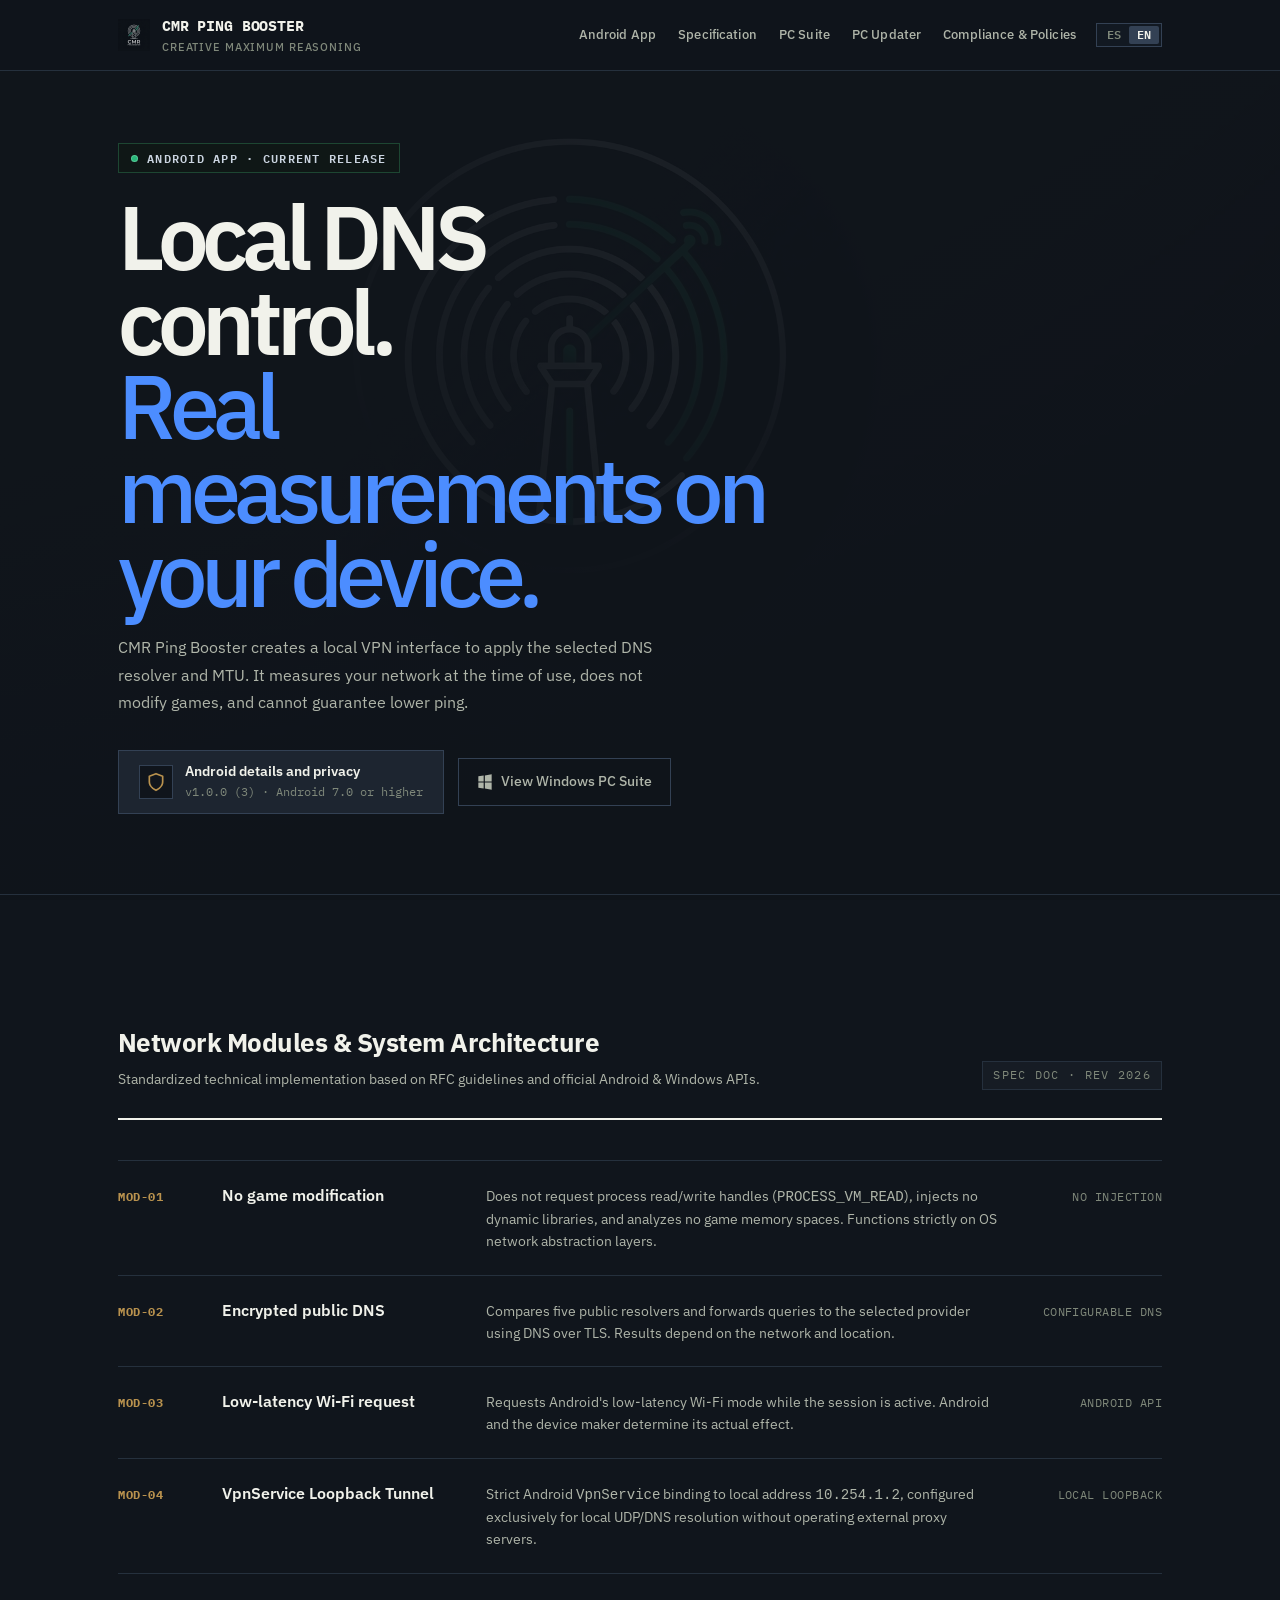
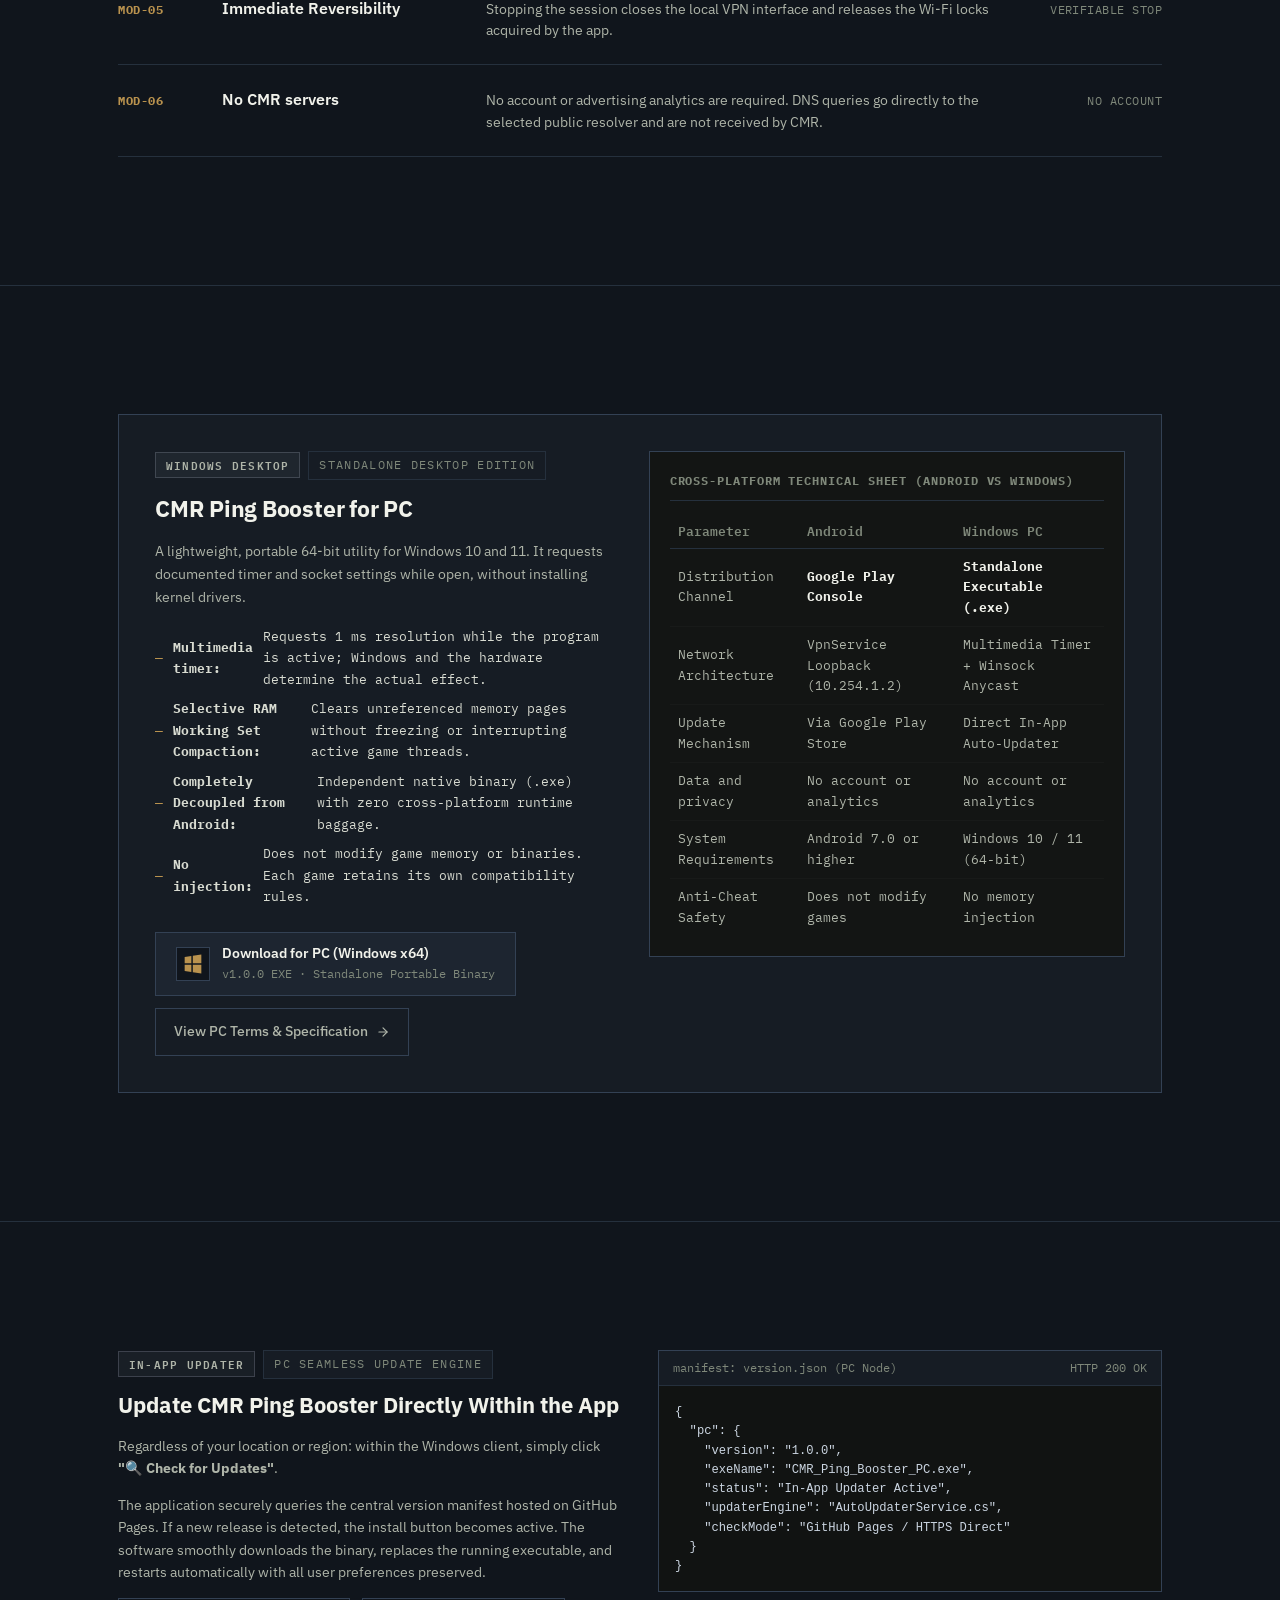
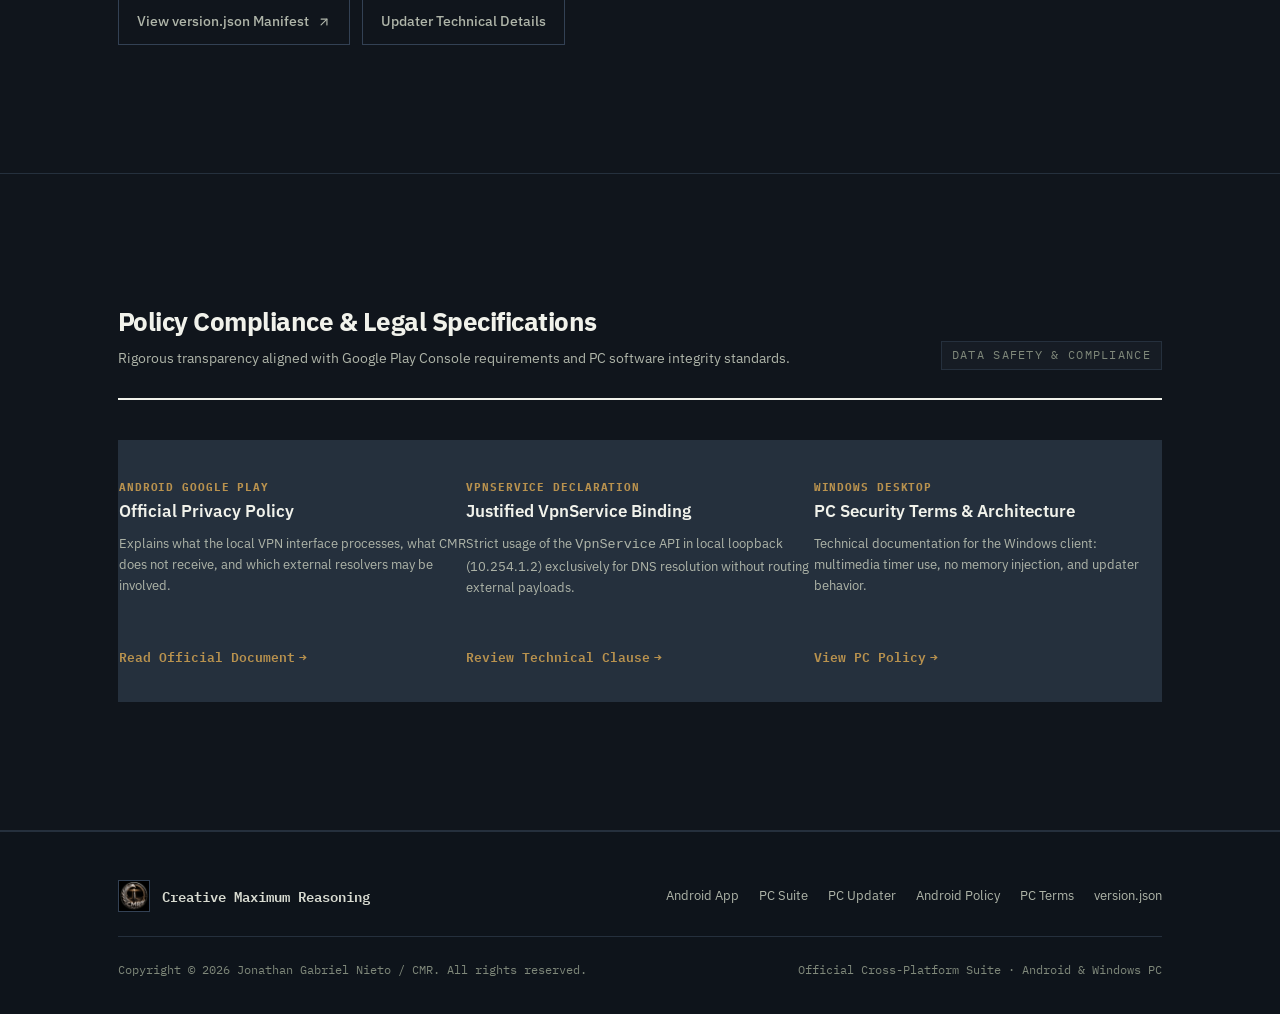
==== commit 51108818: "Add files via upload" ====
--- a/en/index.html
+++ b/en/index.html
@@ -97,7 +97,7 @@
           <div class="hero-main-column">
             <div class="badge-live">
               <span class="status-indicator"></span>
-              <span>ANDROID APP · VERSION 1.0.0 (1)</span>
+              <span>ANDROID APP · CURRENT RELEASE</span>
             </div>
 
             <h2 class="hero-title">
--- a/styles.css
+++ b/styles.css
@@ -68,9 +68,7 @@
   min-height: 100vh;
 }
 
-/* ================= ATMÓSFERA DE FONDO DE INSTRUMENTACIÓN & RADAR =================
-   Fondo ambiental oficial derivado del emblema de radar y telemetría de CMR Ping Booster.
-   Refleja la identidad visual de la aplicación con degradé cenital carbón-acero y presencia de señal. */
+/* Fondo CMR derivado del emblema de radar, sin desenfoque. */
 body::before {
   content: "";
   position: fixed;
@@ -962,9 +960,255 @@
 }
 
 /* ================= DOCUMENTO LEGAL & POLÍTICAS (EDITORIAL PRIVACY) ================= */
-.legal-main {
-  padding: 60px 0 80px;
-}
+.legal-main {
+  padding: 60px 0 80px;
+}
+
+/* Privacy masthead: a calm statement, not a dashboard of privacy badges. */
+.privacy-document {
+  border-color: rgba(76, 141, 255, 0.24);
+}
+
+.pc-privacy-document {
+  border-color: rgba(139, 147, 163, 0.32);
+}
+
+.pc-privacy-masthead {
+  min-height: 310px;
+  display: flex;
+  flex-direction: column;
+  justify-content: end;
+  padding: 52px 52px 38px;
+  background:
+    linear-gradient(105deg, rgba(10, 14, 20, 0.98) 0%, rgba(16, 22, 31, 0.92) 59%, rgba(38, 40, 44, 0.58) 100%),
+    url("./assets/radar_wallpaper.jpg") center / cover;
+}
+
+.pc-privacy-overline {
+  margin: 0 0 18px;
+  color: var(--accent-steel);
+  font-family: var(--font-mono);
+  font-size: 0.72rem;
+  font-weight: 600;
+  letter-spacing: 0.14em;
+  text-transform: uppercase;
+}
+
+.pc-privacy-masthead h1 {
+  max-width: 720px;
+  margin: 0;
+  font-size: clamp(2.45rem, 4.6vw, 4.45rem);
+  font-weight: 600;
+  line-height: 0.98;
+  letter-spacing: -0.055em;
+}
+
+.pc-privacy-lede {
+  max-width: 560px;
+  margin: 20px 0 26px;
+  color: var(--text-secondary);
+  font-size: 1.02rem;
+  line-height: 1.62;
+}
+
+.pc-privacy-trustline {
+  display: flex;
+  align-items: center;
+  justify-content: space-between;
+  gap: 32px;
+  padding: 23px 52px;
+  border-bottom: 1px solid var(--border-dim);
+  border-left: 3px solid var(--accent-steel);
+  background: rgba(14, 20, 27, 0.62);
+}
+
+.pc-privacy-trustline p {
+  margin: 0;
+  max-width: 470px;
+  color: var(--text-primary);
+  font-size: 1.02rem;
+  font-weight: 500;
+  line-height: 1.45;
+}
+
+.pc-privacy-trustline ul {
+  display: flex;
+  flex-wrap: wrap;
+  gap: 8px 18px;
+  margin: 0;
+  padding: 0;
+  list-style: none;
+  color: var(--text-muted);
+  font-family: var(--font-mono);
+  font-size: 0.7rem;
+  letter-spacing: 0.06em;
+  text-transform: uppercase;
+}
+
+.pc-privacy-trustline li::before {
+  content: "—";
+  margin-right: 8px;
+  color: var(--accent-gold);
+}
+
+.pc-privacy-masthead > * {
+  animation: privacy-intro 520ms both;
+}
+
+.pc-privacy-masthead > :nth-child(2) { animation-delay: 70ms; }
+.pc-privacy-masthead > :nth-child(3) { animation-delay: 130ms; }
+.pc-privacy-masthead > :nth-child(4) { animation-delay: 190ms; }
+.pc-privacy-trustline { animation: privacy-intro 560ms 180ms both; }
+
+.pc-privacy-document .legal-section {
+  transition: border-color 180ms ease, padding-left 180ms ease;
+}
+
+.pc-privacy-document .legal-section:hover {
+  border-left-color: var(--accent-steel);
+  padding-left: 26px;
+}
+
+.privacy-masthead {
+  min-height: 310px;
+  display: flex;
+  flex-direction: column;
+  justify-content: end;
+  padding: 52px 52px 38px;
+  background:
+    linear-gradient(105deg, rgba(11, 16, 21, 0.98) 0%, rgba(16, 25, 31, 0.92) 58%, rgba(20, 38, 38, 0.68) 100%),
+    url("./assets/cmr_brand.jpg") center 42% / cover;
+}
+
+.privacy-overline {
+  margin: 0 0 18px;
+  color: var(--accent-green);
+  font-family: var(--font-mono);
+  font-size: 0.72rem;
+  font-weight: 600;
+  letter-spacing: 0.14em;
+  text-transform: uppercase;
+}
+
+.privacy-masthead h1 {
+  max-width: 720px;
+  margin: 0;
+  font-size: clamp(2.45rem, 4.6vw, 4.45rem);
+  font-weight: 600;
+  line-height: 0.98;
+  letter-spacing: -0.055em;
+}
+
+.privacy-lede {
+  max-width: 560px;
+  margin: 20px 0 26px;
+  color: var(--text-secondary);
+  font-size: 1.02rem;
+  line-height: 1.62;
+}
+
+.privacy-trustline {
+  display: flex;
+  align-items: center;
+  justify-content: space-between;
+  gap: 32px;
+  padding: 23px 52px;
+  border-bottom: 1px solid var(--border-dim);
+  border-left: 3px solid var(--accent-green);
+  background: rgba(14, 20, 27, 0.62);
+}
+
+.privacy-trustline p {
+  margin: 0;
+  max-width: 460px;
+  color: var(--text-primary);
+  font-size: 1.02rem;
+  font-weight: 500;
+  line-height: 1.45;
+}
+
+.privacy-trustline ul {
+  display: flex;
+  flex-wrap: wrap;
+  gap: 8px 18px;
+  margin: 0;
+  padding: 0;
+  list-style: none;
+  color: var(--text-muted);
+  font-family: var(--font-mono);
+  font-size: 0.7rem;
+  letter-spacing: 0.06em;
+  text-transform: uppercase;
+}
+
+.privacy-trustline li::before {
+  content: "—";
+  margin-right: 8px;
+  color: var(--accent-gold);
+}
+
+.privacy-masthead > * {
+  animation: privacy-intro 520ms both;
+}
+
+.privacy-masthead > :nth-child(2) { animation-delay: 70ms; }
+.privacy-masthead > :nth-child(3) { animation-delay: 130ms; }
+.privacy-masthead > :nth-child(4) { animation-delay: 190ms; }
+.privacy-trustline { animation: privacy-intro 560ms 180ms both; }
+
+.privacy-document .legal-section {
+  transition: border-color 180ms ease, padding-left 180ms ease;
+}
+
+.privacy-document .legal-section:hover {
+  border-left-color: var(--accent-gold);
+  padding-left: 26px;
+}
+
+@keyframes privacy-intro {
+  from { opacity: 0; transform: translateY(12px); }
+  to { opacity: 1; transform: translateY(0); }
+}
+
+@media (prefers-reduced-motion: reduce) {
+  .privacy-masthead > *, .privacy-trustline, .pc-privacy-masthead > *, .pc-privacy-trustline { animation: none; }
+  .privacy-document .legal-section, .pc-privacy-document .legal-section { transition: none; }
+}
+
+@media (max-width: 680px) {
+  .privacy-masthead {
+    min-height: 340px;
+    padding: 42px 24px 28px;
+    background-position: 62% center;
+  }
+
+  .privacy-masthead h1 {
+    font-size: clamp(2.35rem, 11vw, 3.25rem);
+  }
+
+  .privacy-trustline {
+    align-items: flex-start;
+    flex-direction: column;
+    gap: 16px;
+    padding: 20px 24px;
+  }
+
+  .pc-privacy-masthead {
+    min-height: 340px;
+    padding: 42px 24px 28px;
+  }
+
+  .pc-privacy-masthead h1 {
+    font-size: clamp(2.35rem, 11vw, 3.25rem);
+  }
+
+  .pc-privacy-trustline {
+    align-items: flex-start;
+    flex-direction: column;
+    gap: 16px;
+    padding: 20px 24px;
+  }
+}
 
 .legal-document {
   background: var(--bg-panel);
@@ -1564,15 +1808,53 @@
   .legal-table {
     display: block;
     width: 100%;
-    overflow-x: auto;
-    overscroll-behavior-inline: contain;
-    -webkit-overflow-scrolling: touch;
-  }
-
-  .legal-table th,
+    font-size: 0.94rem;
+  }
+
+  .legal-table thead {
+    display: none;
+  }
+
+  .legal-table tbody,
+  .legal-table tr,
   .legal-table td {
-    min-width: 150px;
-    padding: 11px 12px;
+    display: block;
+    width: 100%;
+  }
+
+  .legal-table tr {
+    margin-bottom: 12px;
+    padding: 12px 14px;
+    border: 1px solid var(--border-dim);
+    background: rgba(18, 24, 33, 0.72);
+  }
+
+  .legal-table td {
+    min-width: 0;
+    padding: 5px 0;
+    border: 0;
+    overflow-wrap: anywhere;
+  }
+
+  .legal-table td::before {
+    display: block;
+    margin-bottom: 3px;
+    color: var(--text-muted);
+    font: 700 0.68rem/1.3 var(--font-mono);
+    letter-spacing: 0.06em;
+  }
+
+  html[lang="es"] .legal-table td:nth-child(1)::before { content: "PERMISO"; }
+  html[lang="es"] .legal-table td:nth-child(2)::before { content: "PROPÓSITO"; }
+  html[lang="es"] .legal-table td:nth-child(3)::before { content: "ALCANCE"; }
+  html[lang="en"] .legal-table td:nth-child(1)::before { content: "PERMISSION"; }
+  html[lang="en"] .legal-table td:nth-child(2)::before { content: "PURPOSE"; }
+  html[lang="en"] .legal-table td:nth-child(3)::before { content: "SCOPE"; }
+
+  .legal-table td code {
+    display: inline-block;
+    max-width: 100%;
+    white-space: normal;
   }
 
   .contact-channels {
